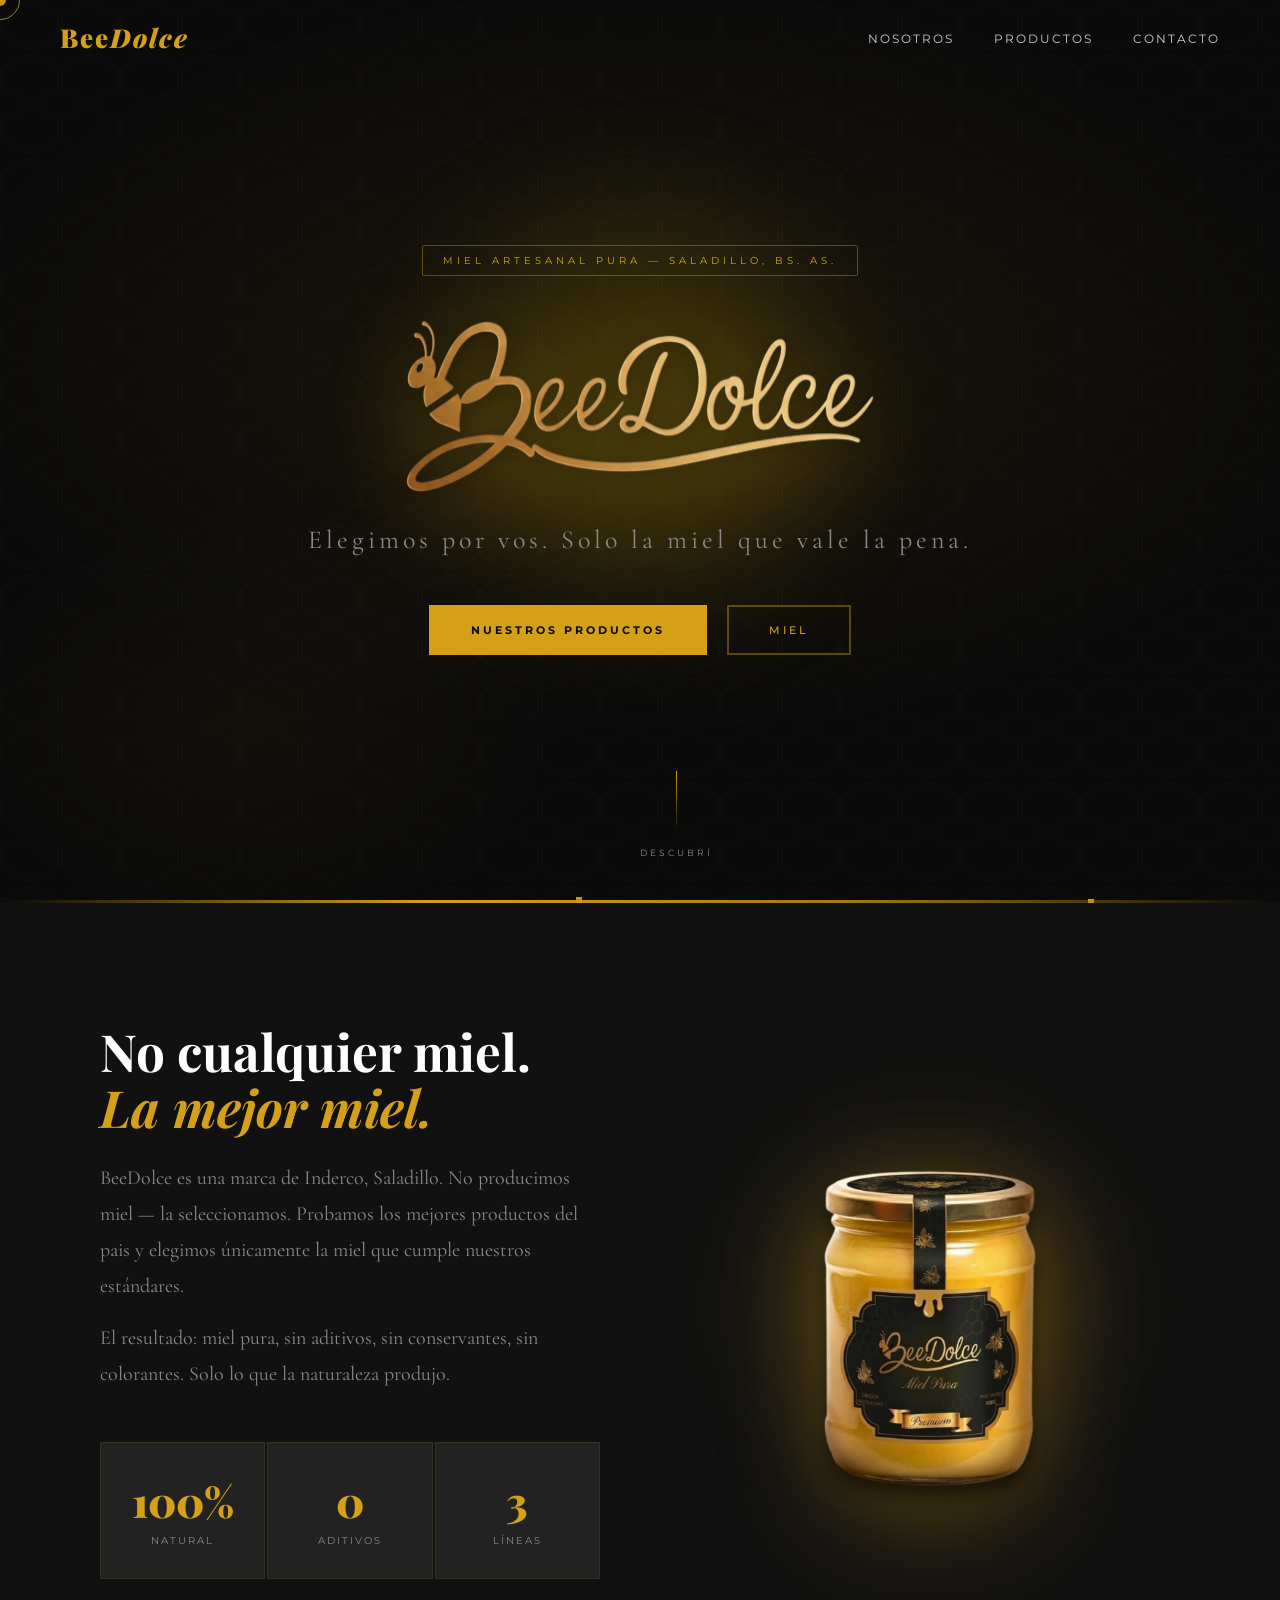
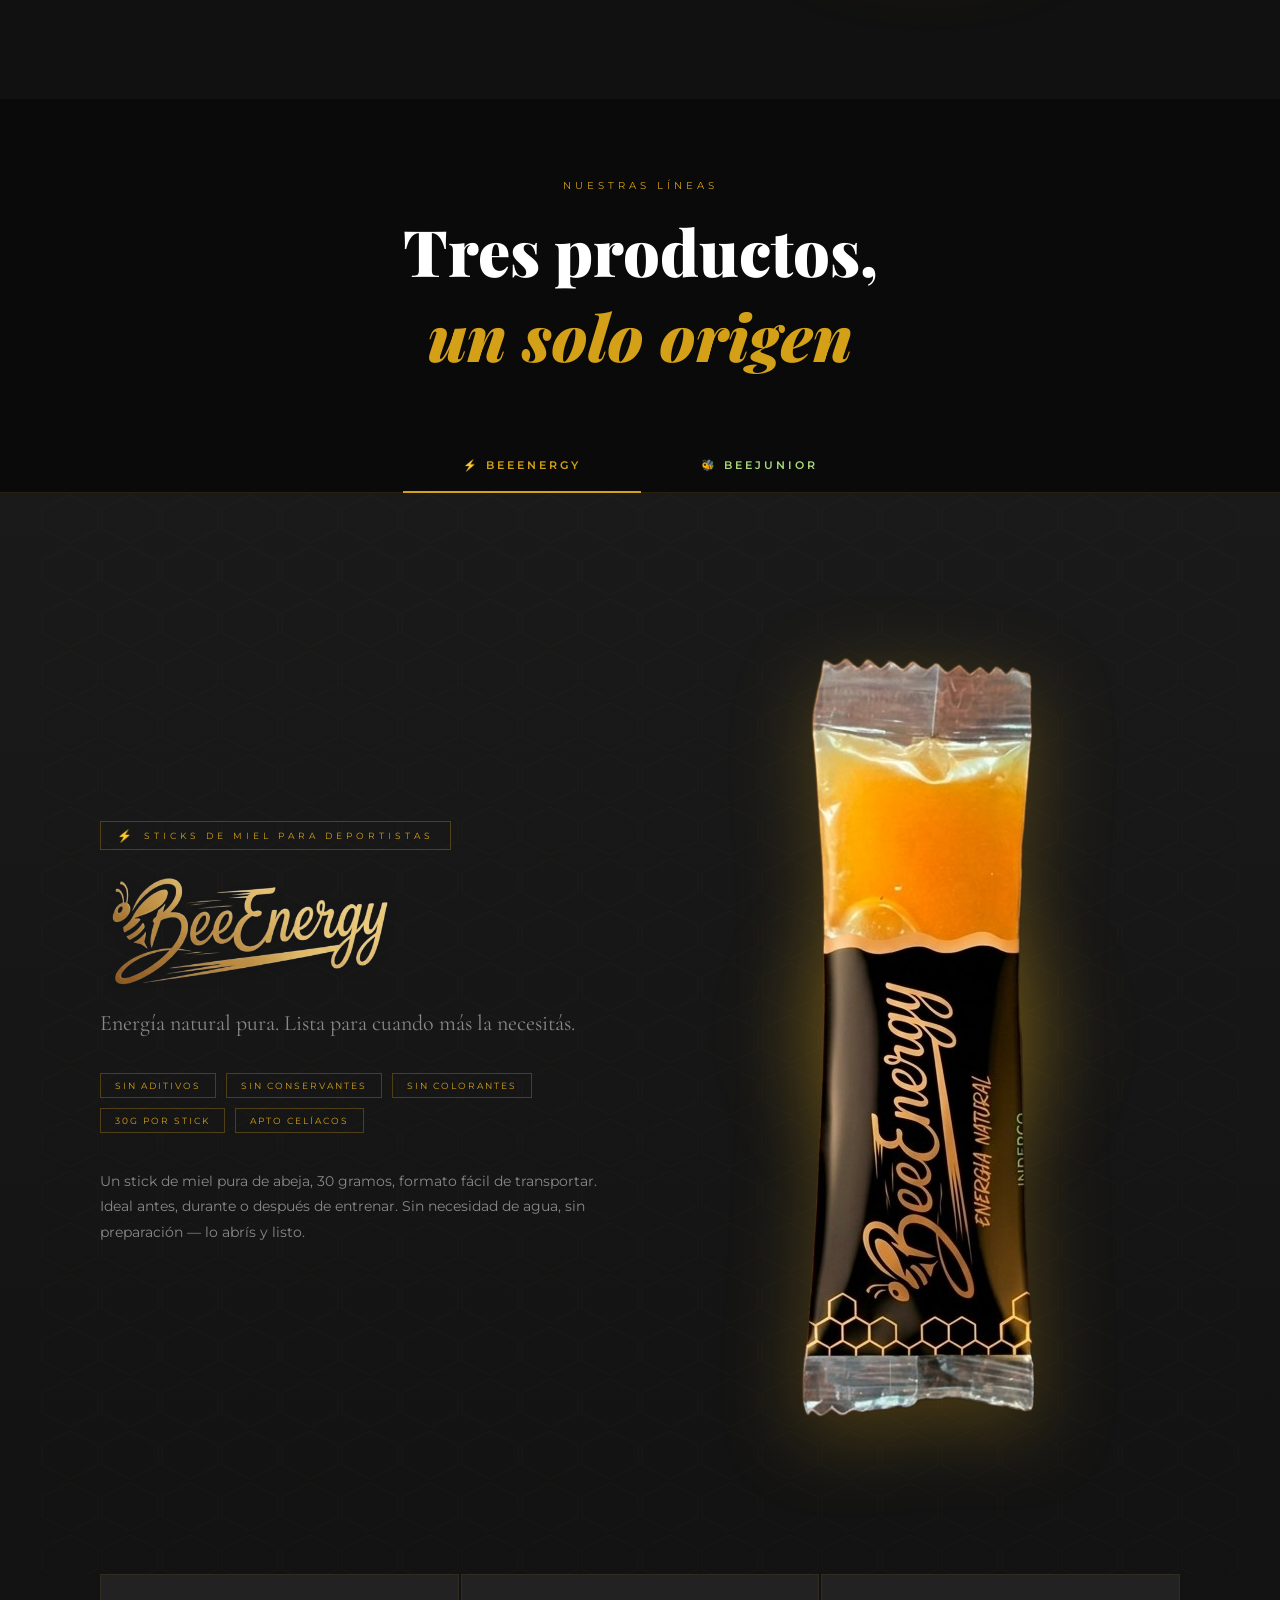
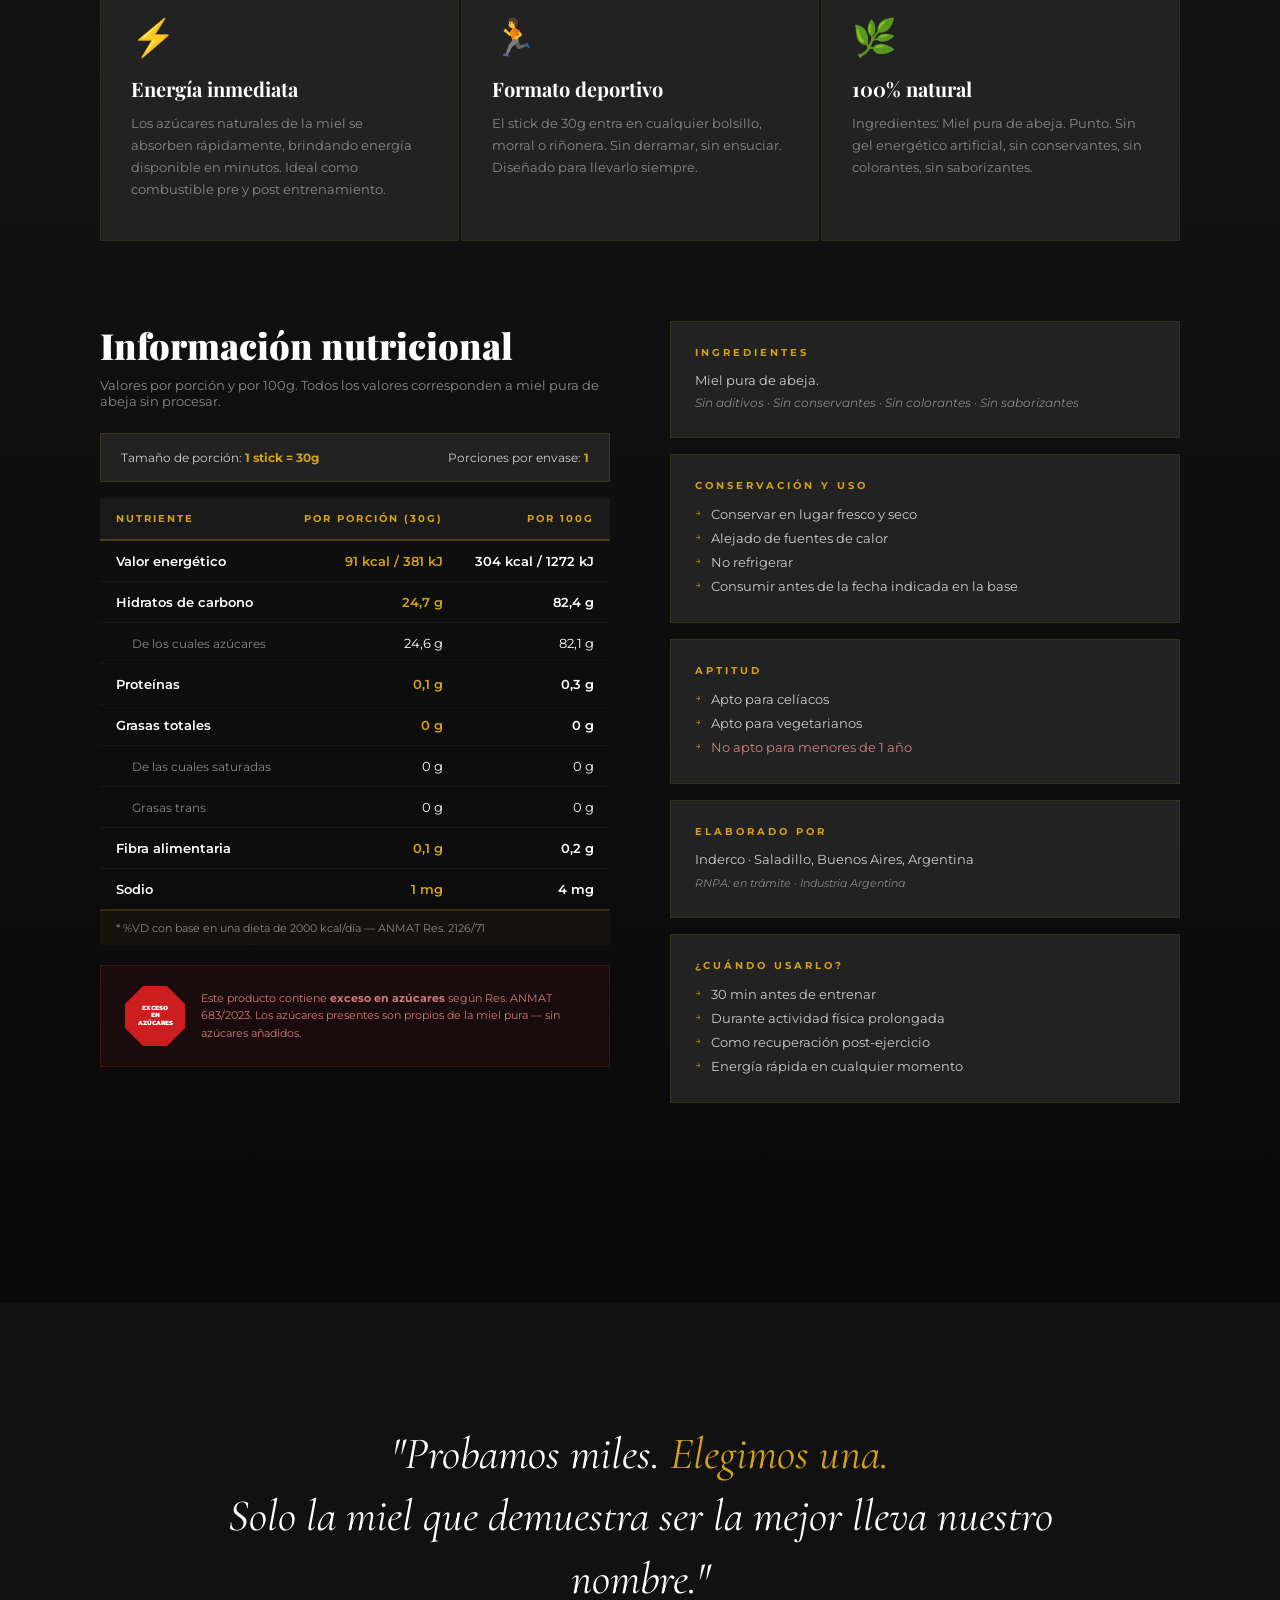
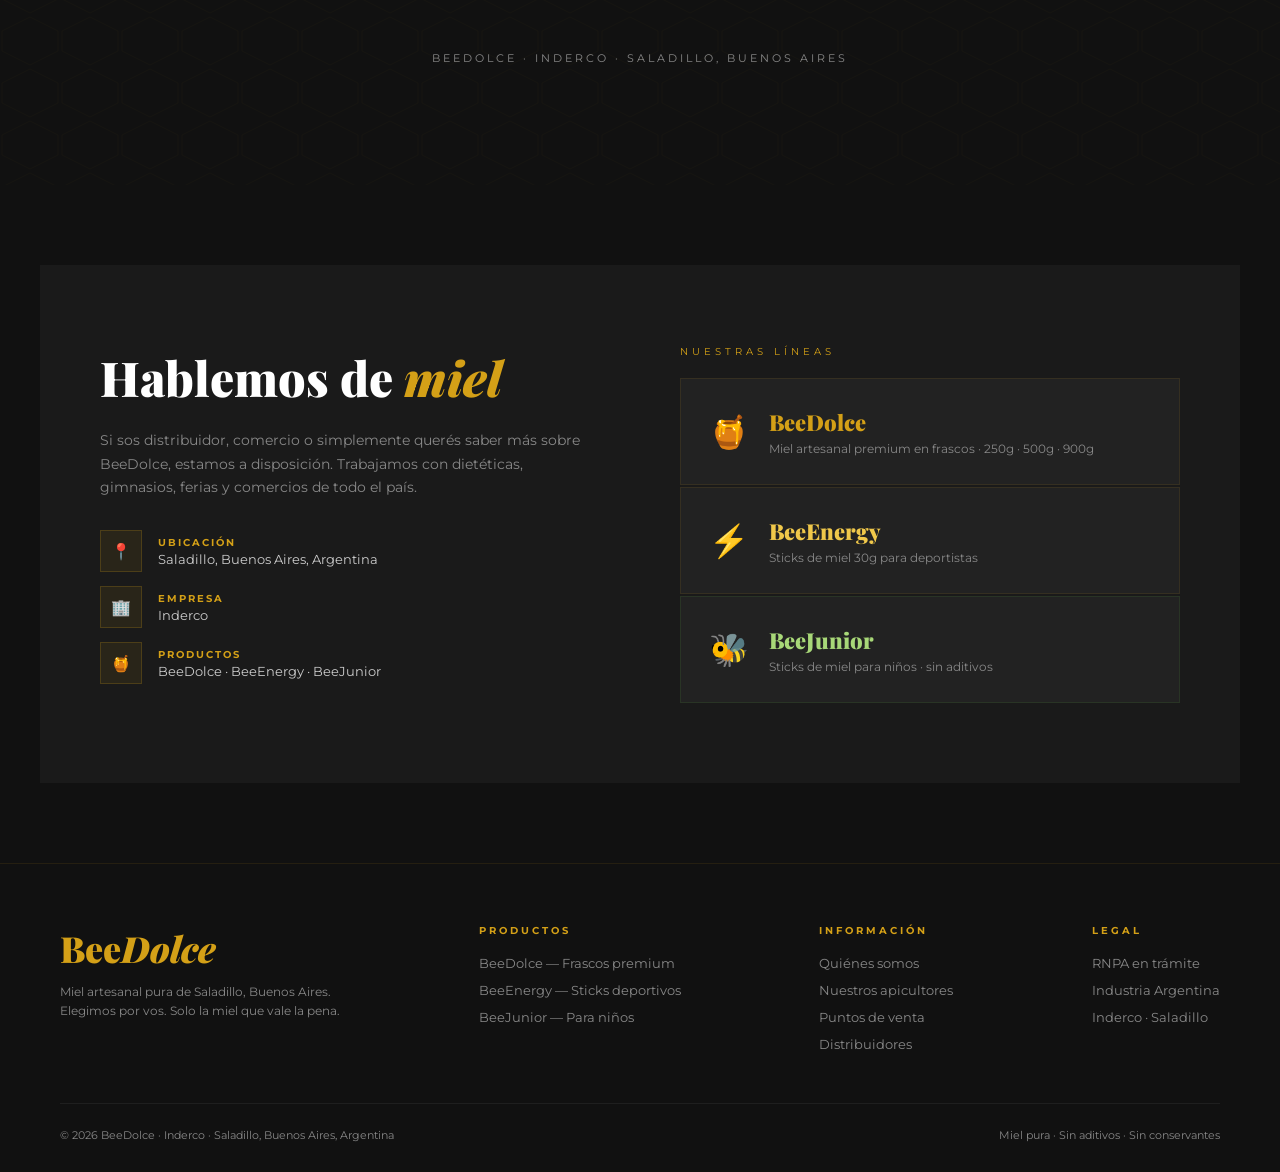
==== index.html @ 958f00a7 "V2" ====
<!DOCTYPE html>
<html lang="es">

<head>
  <meta charset="UTF-8">
  <meta name="viewport" content="width=device-width, initial-scale=1.0">
  <title>BeeDolce — Miel Artesanal Pura</title>

  <link rel="stylesheet" href="beedolce.css">
</head>

<body>

  <div class="cursor" id="cursor"></div>
  <div class="cursor-ring" id="cursorRing"></div>

  <!-- NAV -->
  <nav id="navbar">
    <a href="#" class="nav-logo">Bee<span>Dolce</span></a>
    <ul class="nav-links">
      <li><a href="#nosotros">Nosotros</a></li>
      <li><a href="#productos">Productos</a></li>
      <li><a href="#contacto">Contacto</a></li>
    </ul>
  </nav>

  <!-- HERO -->
  <section class="hero">
    <div class="hero-bg"></div>
    <div class="hex-bg"></div>
    <div class="hero-content">
      <div class="hero-badge">Miel artesanal pura — Saladillo, Bs. As.</div>
      <div style="position: relative; display: flex; justify-content: center; align-items: center;">
        <div
          style="position: absolute; width: 400px; height: 400px; background: radial-gradient(circle, rgba(212, 158, 23, 0.192) 0%, rgba(255, 217, 0, 0.137) 40%, rgba(212,160,23,0.1) 70%, transparent 50%); border-radius: 50%; filter: blur(60px); animation: float 6s ease-in-out infinite;">
        </div>
        <img src="img/logotransparente.png" alt="BeeDolce" class="hero-title"
          style="display: block; margin: 0 auto; max-width: 500px; width: 100%; height: auto; position: relative; z-index: 2; filter: drop-shadow(0 25px 50px rgba(212,160,23,0.4)); animation: float 6s ease-in-out infinite;">
      </div>
      <p class="hero-sub">Elegimos por vos. Solo la miel que vale la pena.</p>
      <div class="hero-cta">
        <a href="#productos" class="btn-primary">Nuestros productos</a>
        <a href="#nosotros" class="btn-outline">Miel</a>
      </div>
    </div>
    <div class="hero-scroll">
      <div class="scroll-line"></div>
      <span>Descubrí</span>
    </div>
  </section>

  <div class="drip-bar">
    <div class="drip"></div>
    <div class="drip"></div>
    <div class="drip"></div>
    <div class="drip"></div>
  </div>

  <!-- BRAND INTRO -->
  <section id="nosotros" class="reveal" style="background:var(--near-black)">
    <div class="brand-intro">
      <div class="brand-text">
        <h2>No cualquier miel.<br><em>La mejor miel.</em></h2>
        <p>BeeDolce es una marca de Inderco, Saladillo. No producimos miel — la seleccionamos. Probamos los mejores
          productos del pais y elegimos únicamente la miel que cumple nuestros estándares.</p>
        <p>El resultado: miel pura, sin aditivos, sin conservantes, sin colorantes. Solo lo que la naturaleza produjo.
        </p>
        <div class="brand-stats">
          <div class="stat"><span class="stat-num">100%</span><span class="stat-label">Natural</span></div>
          <div class="stat"><span class="stat-num">0</span><span class="stat-label">Aditivos</span></div>
          <div class="stat"><span class="stat-num">3</span><span class="stat-label">Líneas</span></div>
        </div>
      </div>
      <div class="brand-visual">
        <div style="position: relative; display: flex; justify-content: center; align-items: center;">
          <div
            style="position: absolute; width: 350px; height: 350px; background: radial-gradient(circle, rgba(212,160,23,0.35) 0%, rgba(212,160,23,0.08) 60%, transparent 100%); border-radius: 50%; filter: blur(50px); animation: float 6s ease-in-out infinite;">
          </div>
          <img src="img/frasco1.png" alt="BeeDolce Frasco"
            style="max-width: 100%; height: auto; max-width: 280px; position: relative; z-index: 2; filter: drop-shadow(0 30px 50px rgba(212,160,23,0.3)); animation: float 6s ease-in-out infinite;">
        </div>
      </div>
    </div>
  </section>

  <!-- PRODUCTS -->
  <section id="productos" class="products-section">
    <div class="products-header reveal">
      <span class="section-label">Nuestras líneas</span>
      <h2 class="section-title">Tres productos,<br><em>un solo origen</em></h2>
    </div>

    <!-- TAB NAV -->
    <div class="tab-nav">
      <button class="tab-btn active" onclick="switchTab('energy')">⚡ BeeEnergy</button>
      <button class="tab-btn tab-jr" onclick="switchTab('junior')">🐝 BeeJunior</button>
    </div>

    <!-- ═══ BEEENERGY ═══ -->
    <div id="tab-energy" class="tab-panel active be-panel">

      <div class="be-hero">
        <div class="hex-bg" style="opacity:.03"></div>
        <div>
          <div class="be-badge">Sticks de miel para deportistas</div>
          <img src="img/logoenergytransparente.png" alt="BeeEnergy" class="product-title"
            style="display: block; width: 100%; height: auto; max-width: 300px;">
          <p class="product-sub">Energía natural pura. Lista para cuando más la necesitás.</p>
          <div class="tags">
            <span class="tag">Sin aditivos</span>
            <span class="tag">Sin conservantes</span>
            <span class="tag">Sin colorantes</span>
            <span class="tag">30g por stick</span>
            <span class="tag">Apto celíacos</span>
          </div>
          <p style="font-size:14px;color:var(--gray);line-height:1.8">Un stick de miel pura de abeja, 30 gramos, formato
            fácil de transportar. Ideal antes, durante o después de entrenar. Sin necesidad de agua, sin preparación —
            lo abrís y listo.</p>
        </div>
        <div class="product-visual">
          <div style="position: relative; display: flex; justify-content: center; align-items: center;">
            <div
              style="position: absolute; width: 280px; height: 280px; background: radial-gradient(circle, rgba(212,160,23,0.4) 0%, rgba(212,160,23,0.1) 70%, transparent 100%); border-radius: 50%; filter: blur(40px); animation: float 6s ease-in-out infinite;">
            </div>
            <img src="img/stick1.png" alt="BeeEnergy Stick"
              style="max-width: 100%; height: auto; position: relative; z-index: 2; filter: drop-shadow(0 20px 40px rgba(212,160,23,0.3)); animation: float 6s ease-in-out infinite;">
          </div>
        </div>
      </div>

      <!-- Features -->
      <div class="features-grid reveal">
        <div class="feature-card">
          <span class="feature-icon">⚡</span>
          <div class="feature-title">Energía inmediata</div>
          <p class="feature-text">Los azúcares naturales de la miel se absorben rápidamente, brindando energía
            disponible en minutos. Ideal como combustible pre y post entrenamiento.</p>
        </div>
        <div class="feature-card">
          <span class="feature-icon">🏃</span>
          <div class="feature-title">Formato deportivo</div>
          <p class="feature-text">El stick de 30g entra en cualquier bolsillo, morral o riñonera. Sin derramar, sin
            ensuciar. Diseñado para llevarlo siempre.</p>
        </div>
        <div class="feature-card">
          <span class="feature-icon">🌿</span>
          <div class="feature-title">100% natural</div>
          <p class="feature-text">Ingredientes: Miel pura de abeja. Punto. Sin gel energético artificial, sin
            conservantes, sin colorantes, sin saborizantes.</p>
        </div>
      </div>

      <!-- Nutritional info -->
      <div class="nutrition-section reveal">
        <div>
          <div class="nut-header">
            <h3>Información nutricional</h3>
            <p>Valores por porción y por 100g. Todos los valores corresponden a miel pura de abeja sin procesar.</p>
          </div>
          <div class="nut-portion">
            <span>Tamaño de porción: <strong>1 stick = 30g</strong></span>
            <span>Porciones por envase: <strong>1</strong></span>
          </div>
          <table class="nut-table">
            <thead>
              <tr>
                <th>Nutriente</th>
                <th>Por porción (30g)</th>
                <th>Por 100g</th>
              </tr>
            </thead>
            <tbody>
              <tr class="main-row">
                <td>Valor energético</td>
                <td>91 kcal / 381 kJ</td>
                <td>304 kcal / 1272 kJ</td>
              </tr>
              <tr class="main-row">
                <td>Hidratos de carbono</td>
                <td>24,7 g</td>
                <td>82,4 g</td>
              </tr>
              <tr class="sub-row">
                <td>De los cuales azúcares</td>
                <td>24,6 g</td>
                <td>82,1 g</td>
              </tr>
              <tr class="main-row">
                <td>Proteínas</td>
                <td>0,1 g</td>
                <td>0,3 g</td>
              </tr>
              <tr class="main-row">
                <td>Grasas totales</td>
                <td>0 g</td>
                <td>0 g</td>
              </tr>
              <tr class="sub-row">
                <td>De las cuales saturadas</td>
                <td>0 g</td>
                <td>0 g</td>
              </tr>
              <tr class="sub-row">
                <td>Grasas trans</td>
                <td>0 g</td>
                <td>0 g</td>
              </tr>
              <tr class="main-row">
                <td>Fibra alimentaria</td>
                <td>0,1 g</td>
                <td>0,2 g</td>
              </tr>
              <tr class="main-row">
                <td>Sodio</td>
                <td>1 mg</td>
                <td>4 mg</td>
              </tr>
            </tbody>
            <tfoot>
              <tr>
                <td colspan="3">* %VD con base en una dieta de 2000 kcal/día — ANMAT Res. 2126/71</td>
              </tr>
            </tfoot>
          </table>
          <div class="anmat-badge">
            <div class="oct-badge">
              <span>EXCESO</span>
              <span>EN</span>
              <span>AZÚCARES</span>
            </div>
            <div class="anmat-text">Este producto contiene <strong>exceso en azúcares</strong> según Res. ANMAT
              683/2023. Los azúcares presentes son propios de la miel pura — sin azúcares añadidos.</div>
          </div>
        </div>
        <div class="info-cards">
          <div class="info-card">
            <h4>Ingredientes</h4>
            <p>Miel pura de abeja.<br><em style="color:var(--gray);font-size:12px">Sin aditivos · Sin conservantes · Sin
                colorantes · Sin saborizantes</em></p>
          </div>
          <div class="info-card">
            <h4>Conservación y uso</h4>
            <ul>
              <li>Conservar en lugar fresco y seco</li>
              <li>Alejado de fuentes de calor</li>
              <li>No refrigerar</li>
              <li>Consumir antes de la fecha indicada en la base</li>
            </ul>
          </div>
          <div class="info-card">
            <h4>Aptitud</h4>
            <ul>
              <li>Apto para celíacos</li>
              <li>Apto para vegetarianos</li>
              <li style="color:rgba(255,150,150,.8)">No apto para menores de 1 año</li>
            </ul>
          </div>
          <div class="info-card">
            <h4>Elaborado por</h4>
            <p>Inderco · Saladillo, Buenos Aires, Argentina<br>
              <em style="color:var(--gray);font-size:11px">RNPA: en trámite · Industria Argentina</em></p>
          </div>
          <div class="info-card">
            <h4>¿Cuándo usarlo?</h4>
            <ul>
              <li>30 min antes de entrenar</li>
              <li>Durante actividad física prolongada</li>
              <li>Como recuperación post-ejercicio</li>
              <li>Energía rápida en cualquier momento</li>
            </ul>
          </div>
        </div>
      </div>
    </div>

    <!-- ═══ BEEJUNIOR ═══ -->
    <div id="tab-junior" class="tab-panel jr-panel">
      <div class="jr-hero">
        <div>
          <div class="jr-badge">Sticks de miel para niños</div>
          <img src="img/logobeejuniortransparente.png" alt="BeeEnergy" class="product-title"
            style="display: block; width: 100%; height: auto; max-width: 300px;">
          <p class="product-sub jr-product-sub" style="margin-bottom:28px">La dulzura natural que los chicos merecen.
          </p>
          <div class="tags">
            <span class="jr-tag">Sin azúcar añadida</span>
            <span class="jr-tag">Sin colorantes</span>
            <span class="jr-tag">Sin conservantes</span>
            <span class="jr-tag">Miel pura</span>
          </div>
          <div class="jr-features" style="margin-top:24px">
            <div class="jr-feature">
              <span class="jr-feature-icon">🍯</span>
              <div class="jr-feature-text">
                <h4>Miel pura, nada más</h4>
                <p>Un solo ingrediente: miel pura de abeja. Sin ningún aditivo, sin ninguna trampa.</p>
              </div>
            </div>
            <div class="jr-feature">
              <span class="jr-feature-icon">🎒</span>
              <div class="jr-feature-text">
                <h4>Para la mochila</h4>
                <p>Tamaño perfecto para llevar al colegio, al deporte o de paseo.</p>
              </div>
            </div>
            <div class="jr-feature">
              <span class="jr-feature-icon">✅</span>
              <div class="jr-feature-text">
                <h4>Recomendado por pediatras</h4>
                <p>Con aval de médicos pediatras de hospitales públicos.</p>
              </div>
            </div>
          </div>
        </div>
        <div class="product-visual">
          <div style="position: relative; display: flex; justify-content: center; align-items: center;">
            <div
              style="position: absolute; width: 280px; height: 280px; background: radial-gradient(circle, rgba(212,160,23,0.4) 0%, rgba(212,160,23,0.1) 70%, transparent 100%); border-radius: 50%; filter: blur(40px); animation: float 6s ease-in-out infinite;">
            </div>
            <img src="img/stick2.png" alt="BeeJunior Stick"
              style="max-width: 100%; height: auto; position: relative; z-index: 2; filter: drop-shadow(0 20px 40px rgba(212,160,23,0.3)); animation: float 6s ease-in-out infinite;">
          </div>
        </div>
      </div>

      <!-- Jr nutrition -->
      <div class="jr-nutrition reveal">
        <div class="jr-nut-note">
          BeeDolce Junior está formulado para niños mayores de 1 año. La miel es un alimento natural rico en energía y
          nutrientes, ideal para incorporar en la dieta infantil de manera saludable.
        </div>
        <div class="jr-nut-grid">
          <div>
            <div class="nut-header">
              <h3 style="color:var(--green-ll)">Información nutricional</h3>
              <p>Valores por porción (1 stick) y por 100g de miel pura.</p>
            </div>
            <div class="nut-portion" style="border-color:rgba(100,200,60,.15)">
              <span>Tamaño de porción: <strong style="color:var(--green-ll)">1 stick</strong></span>
              <span>Porciones: <strong style="color:var(--green-ll)">1</strong></span>
            </div>
            <table class="nut-table jr-nut-table">
              <thead>
                <tr>
                  <th>Nutriente</th>
                  <th>Por porción</th>
                  <th>Por 100g</th>
                </tr>
              </thead>
              <tbody>
                <tr class="main-row">
                  <td>Valor energético</td>
                  <td style="color:var(--green-ll)">— kcal</td>
                  <td>304 kcal</td>
                </tr>
                <tr class="main-row">
                  <td>Hidratos de carbono</td>
                  <td style="color:var(--green-ll)">— g</td>
                  <td>82,4 g</td>
                </tr>
                <tr class="sub-row">
                  <td>De los cuales azúcares</td>
                  <td>— g</td>
                  <td>82,1 g</td>
                </tr>
                <tr class="main-row">
                  <td>Proteínas</td>
                  <td style="color:var(--green-ll)">— g</td>
                  <td>0,3 g</td>
                </tr>
                <tr class="main-row">
                  <td>Grasas totales</td>
                  <td style="color:var(--green-ll)">0 g</td>
                  <td>0 g</td>
                </tr>
                <tr class="sub-row">
                  <td>De las cuales saturadas</td>
                  <td>0 g</td>
                  <td>0 g</td>
                </tr>
                <tr class="sub-row">
                  <td>Grasas trans</td>
                  <td>0 g</td>
                  <td>0 g</td>
                </tr>
                <tr class="main-row">
                  <td>Fibra alimentaria</td>
                  <td style="color:var(--green-ll)">— g</td>
                  <td>0,2 g</td>
                </tr>
                <tr class="main-row">
                  <td>Sodio</td>
                  <td style="color:var(--green-ll)">— mg</td>
                  <td>4 mg</td>
                </tr>
              </tbody>
              <tfoot>
                <tr>
                  <td colspan="3">* Los valores "—" se completarán al definir el peso final del stick. Los valores por
                    100g son constantes. %VD base 2000 kcal/día — ANMAT Res. 2126/71</td>
                </tr>
              </tfoot>
            </table>
            <div class="anmat-badge" style="border-color:rgba(200,30,30,.25)">
              <div class="oct-badge"><span>EXCESO</span><span>EN</span><span>AZÚCARES</span></div>
              <div class="anmat-text">Contiene exceso en azúcares propios de la miel. Res. ANMAT 683/2023. Apto para
                niños mayores de 1 año.</div>
            </div>
          </div>
          <div class="jr-info-cards">
            <div class="jr-info-card">
              <h4>Ingredientes</h4>
              <p>Miel pura de abeja.<br><em style="color:var(--gray);font-size:12px">Sin azúcar añadida · Sin colorantes
                  · Sin conservantes · Sin saborizantes</em></p>
            </div>
            <div class="jr-info-card">
              <h4>Aptitud</h4>
              <ul>
                <li>Apto para celíacos</li>
                <li>Apto para vegetarianos</li>
                <li>Recomendado para niños mayores de 1 año</li>
                <li style="color:rgba(255,150,150,.8)">No apto para menores de 1 año</li>
              </ul>
            </div>
            <div class="jr-info-card">
              <h4>Conservación</h4>
              <ul>
                <li>Conservar en lugar fresco y seco</li>
                <li>No refrigerar</li>
                <li>Mantener fuera del alcance de niños pequeños</li>
              </ul>
            </div>
            <div class="jr-info-card">
              <h4>Ideas de uso</h4>
              <ul>
                <li>En el desayuno o merienda</li>
                <li>Con tostadas o yogur</li>
                <li>Snack natural en el recreo</li>
                <li>Antes de actividades deportivas</li>
                <li>Endulzante natural para infusiones</li>
              </ul>
            </div>
            <div class="jr-info-card">
              <h4>Elaborado por</h4>
              <p>Inderco · Saladillo, Buenos Aires, Argentina<br>
                <em style="color:var(--gray);font-size:11px">RNPA: en trámite · Industria Argentina<br>
                  Avalado por pediatras de hospitales públicos</em></p>
            </div>
          </div>
        </div>
      </div>
    </div>
  </section>

  <!-- DIVIDER JR -->
  <div class="drip-bar green-drip" id="jr-drip" style="display:none">
    <div class="drip"></div>
    <div class="drip"></div>
    <div class="drip"></div>
  </div>

  <!-- PHILOSOPHY -->
  <section class="philosophy reveal" style="background:var(--near-black)">
    <div class="hex-bg" style="opacity:.03"></div>
    <p class="philosophy-quote">"Probamos miles. <span class="gold">Elegimos una.</span><br>Solo la miel que demuestra
      ser la mejor lleva nuestro nombre."</p>
    <p class="philosophy-author">BeeDolce · Inderco · Saladillo, Buenos Aires</p>
  </section>

  <!-- CONTACT -->
  <section id="contacto" style="background:var(--near-black); padding: 80px 0;">
    <div class="contact-section reveal">
      <div class="contact-info">
        <h2>Hablemos de <em>miel</em></h2>
        <p>Si sos distribuidor, comercio o simplemente querés saber más sobre BeeDolce, estamos a disposición.
          Trabajamos con dietéticas, gimnasios, ferias y comercios de todo el país.</p>
        <div class="contact-detail">
          <div class="contact-item">
            <div class="contact-item-icon">📍</div>
            <div class="contact-item-text">
              <strong>Ubicación</strong>
              Saladillo, Buenos Aires, Argentina
            </div>
          </div>
          <div class="contact-item">
            <div class="contact-item-icon">🏢</div>
            <div class="contact-item-text">
              <strong>Empresa</strong>
              Inderco
            </div>
          </div>
          <div class="contact-item">
            <div class="contact-item-icon">🍯</div>
            <div class="contact-item-text">
              <strong>Productos</strong>
              BeeDolce · BeeEnergy · BeeJunior
            </div>
          </div>
        </div>
      </div>
      <div class="reveal">
        <span class="section-label" style="display:block;margin-bottom:20px">Nuestras líneas</span>
        <div style="display:flex;flex-direction:column;gap:2px">
          <div
            style="background:var(--dark2);border:1px solid rgba(212,160,23,.1);padding:28px;display:flex;align-items:center;gap:20px">
            <span style="font-size:32px">🍯</span>
            <div>
              <div style="font-family:'Playfair Display',serif;font-size:22px;font-weight:900;color:var(--gold)">
                BeeDolce</div>
              <div style="font-size:12px;color:var(--gray);margin-top:4px">Miel artesanal premium en frascos · 250g ·
                500g · 900g</div>
            </div>
          </div>
          <div
            style="background:var(--dark2);border:1px solid rgba(212,160,23,.1);padding:28px;display:flex;align-items:center;gap:20px">
            <span style="font-size:32px">⚡</span>
            <div>
              <div style="font-family:'Playfair Display',serif;font-size:22px;font-weight:900;color:var(--gold-l)">
                BeeEnergy</div>
              <div style="font-size:12px;color:var(--gray);margin-top:4px">Sticks de miel 30g para deportistas</div>
            </div>
          </div>
          <div
            style="background:var(--dark2);border:1px solid rgba(100,200,60,.1);padding:28px;display:flex;align-items:center;gap:20px">
            <span style="font-size:32px">🐝</span>
            <div>
              <div style="font-family:'Playfair Display',serif;font-size:22px;font-weight:900;color:var(--green-ll)">
                BeeJunior</div>
              <div style="font-size:12px;color:var(--gray);margin-top:4px">Sticks de miel para niños · sin aditivos
              </div>
            </div>
          </div>
        </div>
      </div>
    </div>
  </section>

  <!-- FOOTER -->
  <footer>
    <div class="footer-top">
      <div class="footer-brand">
        <span class="logo">Bee<em>Dolce</em></span>
        <p>Miel artesanal pura de Saladillo, Buenos Aires. Elegimos por vos. Solo la miel que vale la pena.</p>
      </div>
      <div class="footer-links">
        <h4>Productos</h4>
        <ul>
          <li><a href="#">BeeDolce — Frascos premium</a></li>
          <li><a href="#">BeeEnergy — Sticks deportivos</a></li>
          <li><a href="#">BeeJunior — Para niños</a></li>
        </ul>
      </div>
      <div class="footer-links">
        <h4>Información</h4>
        <ul>
          <li><a href="#">Quiénes somos</a></li>
          <li><a href="#">Nuestros apicultores</a></li>
          <li><a href="#">Puntos de venta</a></li>
          <li><a href="#">Distribuidores</a></li>
        </ul>
      </div>
      <div class="footer-links">
        <h4>Legal</h4>
        <ul>
          <li><a href="#">RNPA en trámite</a></li>
          <li><a href="#">Industria Argentina</a></li>
          <li><a href="#">Inderco · Saladillo</a></li>
        </ul>
      </div>
    </div>
    <div class="footer-bottom">
      <span>© 2026 BeeDolce · Inderco · Saladillo, Buenos Aires, Argentina</span>
      <span>Miel pura · Sin aditivos · Sin conservantes</span>
    </div>
  </footer>

  <script src="beedolce.js"></script>
</body>

</html>
---- beedolce.css ----
@import url('https://fonts.googleapis.com/css2?family=Playfair+Display:ital,wght@0,400;0,700;0,900;1,400;1,700&family=Cormorant+Garamond:ital,wght@0,300;0,400;0,600;1,300;1,400&family=Montserrat:wght@300;400;500;600;700&display=swap');

:root {
  --gold: #D4A017;
  --gold-l: #F0C84A;
  --gold-ll: #FDE98A;
  --gold-d: #A07810;
  --black: #0A0A0A;
  --near-black: #111111;
  --dark: #1A1A1A;
  --dark2: #222222;
  --dark3: #2A2A2A;
  --gray: #888888;
  --lgray: #CCCCCC;
  --white: #FFFFFF;
  --cream: #FFF8E7;
  --green: #2D5016;
  --green-l: #4A8029;
  --green-ll: #A8D878;
  --yellow: #FFD700;
  --amber: #FF8C00;
}

* { margin:0; padding:0; box-sizing:border-box; }

html { scroll-behavior: smooth; }

body {
  background: var(--black);
  color: var(--white);
  font-family: 'Montserrat', sans-serif;
  overflow-x: hidden;
}

/* ── CURSOR ── */
* { cursor: none !important; }
.cursor {
  position: fixed; width:12px; height:12px;
  background: var(--gold); border-radius:50%;
  pointer-events: none; z-index: 9999;
  transform: translate(-50%,-50%);
  transition: transform .1s, background .2s;
  mix-blend-mode: difference;
}
.cursor-ring {
  position: fixed; width:40px; height:40px;
  border: 1.5px solid var(--gold-l); border-radius:50%;
  pointer-events: none; z-index: 9998;
  transform: translate(-50%,-50%);
  transition: transform .15s ease, opacity .2s;
  opacity: .6;
}

/* ── HEXAGON PATTERN ── */
.hex-bg {
  position: absolute; inset:0; pointer-events:none; overflow:hidden; opacity:.04;
  background-image: url("data:image/svg+xml,%3Csvg xmlns='http://www.w3.org/2000/svg' width='60' height='52'%3E%3Cpolygon points='30,2 58,16 58,36 30,50 2,36 2,16' fill='none' stroke='%23D4A017' stroke-width='1'/%3E%3C/svg%3E");
  background-size: 60px 52px;
}

/* ════════════ NAV ════════════ */
nav {
  position: fixed; top:0; left:0; right:0; z-index:100;
  padding: 20px 60px;
  display: flex; align-items:center; justify-content:space-between;
  transition: background .4s, backdrop-filter .4s;
}
nav.scrolled {
  background: rgba(10,10,10,.95);
  backdrop-filter: blur(20px);
  border-bottom: 1px solid rgba(212,160,23,.15);
}
.nav-logo {
  font-family: 'Playfair Display', serif;
  font-size: 26px; font-weight: 900;
  color: var(--gold); letter-spacing: 2px;
  text-decoration: none;
}
.nav-logo span { font-style: italic; }
.nav-links {
  display: flex; gap:40px; list-style:none;
}
.nav-links a {
  font-size: 12px; letter-spacing: 2px; text-transform: uppercase;
  color: var(--lgray); text-decoration: none;
  transition: color .2s;
  position: relative;
}
.nav-links a::after {
  content:''; position:absolute; bottom:-4px; left:0; right:100%;
  height:1px; background:var(--gold); transition: right .3s;
}
.nav-links a:hover { color:var(--gold); }
.nav-links a:hover::after { right:0; }

/* ════════════ HERO ════════════ */
.hero {
  position: relative; height: 100vh; min-height: 700px;
  display: flex; flex-direction:column;
  align-items:center; justify-content:center;
  overflow: hidden;
}
.hero-bg {
  position:absolute; inset:0;
  background: radial-gradient(ellipse 80% 60% at 50% 40%, rgba(212,160,23,.08) 0%, transparent 70%),
              radial-gradient(ellipse 40% 40% at 20% 80%, rgba(212,160,23,.04) 0%, transparent 60%);
}
.hex-bg { z-index:1; }
.hero-content { position:relative; z-index:2; text-align:center; padding:0 20px; }

.hero-badge {
  display: inline-block;
  font-size: 10px; letter-spacing: 4px; text-transform: uppercase;
  color: var(--gold); border: 1px solid rgba(212,160,23,.4);
  padding: 8px 20px; border-radius: 2px; margin-bottom: 30px;
  animation: fadeUp .8s ease both;
}
.hero-title {
  font-family: 'Playfair Display', serif;
  font-size: clamp(80px, 12vw, 160px);
  font-weight: 900; line-height: .9;
  color: var(--white); letter-spacing: -2px;
  animation: fadeUp .8s .15s ease both;
}
.hero-title .gold { color: var(--gold); font-style:italic; }
.hero-sub {
  font-family: 'Cormorant Garamond', serif;
  font-size: clamp(18px, 2.5vw, 26px);
  color: var(--gray); letter-spacing: 4px;
  margin: 20px 0 50px;
  animation: fadeUp .8s .3s ease both;
}
.hero-cta {
  display: flex; gap:20px; justify-content:center; flex-wrap:wrap;
  animation: fadeUp .8s .45s ease both;
}
.btn-primary {
  padding: 16px 40px; background: var(--gold); color: var(--black);
  font-size: 11px; letter-spacing: 3px; text-transform: uppercase;
  text-decoration: none; font-weight: 700; transition: all .25s;
  border: 2px solid var(--gold);
}
.btn-primary:hover { background: transparent; color: var(--gold); }
.btn-outline {
  padding: 16px 40px; border: 2px solid rgba(212,160,23,.4); color: var(--gold);
  font-size: 11px; letter-spacing: 3px; text-transform: uppercase;
  text-decoration: none; font-weight: 500; transition: all .25s;
}
.btn-outline:hover { border-color: var(--gold); background: rgba(212,160,23,.08); }

.hero-scroll {
  position:absolute; bottom:40px; left:50%; transform:translateX(-50%);
  z-index:2; text-align:center; animation: fadeUp .8s .6s ease both;
}
.scroll-line {
  width:1px; height:60px; background: linear-gradient(to bottom, var(--gold), transparent);
  margin: 0 auto 10px; animation: scrollPulse 2s ease infinite;
}
.hero-scroll span { font-size:9px; letter-spacing:3px; text-transform:uppercase; color:var(--gray); }

/* ════════════ BRAND INTRO ════════════ */
.brand-intro {
  padding: 120px 60px;
  display: grid; grid-template-columns: 1fr 1fr;
  gap: 80px; align-items: center;
  max-width: 1200px; margin: 0 auto;
}
.brand-text h2 {
  font-family: 'Playfair Display', serif;
  font-size: clamp(36px, 4vw, 56px);
  font-weight: 700; line-height: 1.1;
  margin-bottom: 24px; color: var(--white);
}
.brand-text h2 em { color: var(--gold); font-style:italic; }
.brand-text p {
  font-family: 'Cormorant Garamond', serif;
  font-size: 20px; line-height: 1.8;
  color: var(--gray); margin-bottom: 16px;
}
.brand-stats {
  display: grid; grid-template-columns: repeat(3,1fr); gap:2px;
  margin-top: 50px;
}
.stat {
  background: var(--dark2); padding: 30px 20px; text-align:center;
  border: 1px solid rgba(212,160,23,.1);
  transition: border-color .3s;
}
.stat:hover { border-color: rgba(212,160,23,.4); }
.stat-num {
  font-family: 'Playfair Display', serif;
  font-size: 42px; font-weight: 900; color: var(--gold);
  display:block;
}
.stat-label { font-size:10px; letter-spacing:2px; text-transform:uppercase; color:var(--gray); }
.brand-visual {
  position:relative; display:flex; align-items:center; justify-content:center;
}
.honey-drop-big {
  width: 280px; height: 380px;
  background: linear-gradient(135deg, rgba(212,160,23,.15) 0%, rgba(212,160,23,.05) 100%);
  clip-path: polygon(50% 0%, 100% 38%, 82% 100%, 18% 100%, 0% 38%);
  border: 1px solid rgba(212,160,23,.2);
  display:flex; align-items:center; justify-content:center;
  position:relative;
}
.honey-drop-big::before {
  content:'🍯'; font-size:80px; opacity:.7;
  filter: drop-shadow(0 0 30px rgba(212,160,23,.4));
}
.floating-hex {
  position:absolute; width:60px; height:52px;
  background: rgba(212,160,23,.08); border:1px solid rgba(212,160,23,.2);
  clip-path: polygon(50% 0%, 100% 25%, 100% 75%, 50% 100%, 0% 75%, 0% 25%);
  animation: float 4s ease infinite;
}
.floating-hex:nth-child(2) { top:10%; left:5%; animation-delay:.5s; width:40px; height:34px; }
.floating-hex:nth-child(3) { bottom:20%; right:5%; animation-delay:1s; width:30px; height:26px; }
.floating-hex:nth-child(4) { top:40%; right:0%; animation-delay:1.5s; width:50px; height:43px; }

/* ════════════ PRODUCTOS TABS ════════════ */
.products-section { padding: 0 0 120px; }
.products-header { text-align:center; padding: 80px 60px 0; }
.section-label {
  font-size:10px; letter-spacing:4px; text-transform:uppercase;
  color:var(--gold); margin-bottom:16px; display:block;
}
.section-title {
  font-family: 'Playfair Display', serif;
  font-size: clamp(36px, 5vw, 64px); font-weight:900;
  color:var(--white); margin-bottom:16px;
}
.section-title em { color:var(--gold); font-style:italic; }

/* Tab navigation */
.tab-nav {
  display:flex; justify-content:center; gap:0;
  margin: 60px 0 0; border-bottom: 1px solid rgba(212,160,23,.15);
}
.tab-btn {
  padding: 20px 60px; font-size:11px; letter-spacing:3px;
  text-transform:uppercase; font-weight:600;
  background:none; border:none; color:var(--gray);
  cursor:pointer; position:relative; transition: color .3s;
  font-family: 'Montserrat', sans-serif;
}
.tab-btn::after {
  content:''; position:absolute; bottom:-1px; left:0; right:100%;
  height:2px; background:var(--gold); transition: right .35s cubic-bezier(.4,0,.2,1);
}
.tab-btn.active { color:var(--gold); }
.tab-btn.active::after { right:0; }
.tab-btn:hover { color:var(--lgray); }
.tab-btn.tab-jr { color: var(--green-ll); }
.tab-btn.tab-jr::after { background: var(--green-l); }
.tab-btn.tab-jr.active { color:var(--green-ll); }

/* Tab content */
.tab-panel { display:none; animation: fadeIn .5s ease; }
.tab-panel.active { display:block; }

/* ─── BEEENERGY PANEL ─── */
.be-panel {
  background: linear-gradient(to bottom, var(--dark), var(--black));
}
.be-hero {
  position:relative; overflow:hidden;
  padding: 80px 60px;
  display:grid; grid-template-columns: 1fr 1fr;
  gap:60px; align-items:center;
  max-width:1200px; margin:0 auto;
}
.be-badge {
  display:inline-flex; align-items:center; gap:8px;
  font-size:9px; letter-spacing:4px; text-transform:uppercase;
  color:var(--gold); border:1px solid rgba(212,160,23,.3);
  padding:6px 16px; margin-bottom:20px;
}
.be-badge::before { content:'⚡'; font-size:12px; }
.product-title {
  font-family:'Playfair Display',serif;
  font-size:clamp(48px,6vw,80px); font-weight:900; line-height:.95;
  margin-bottom:16px;
}
.product-sub {
  font-family:'Cormorant Garamond',serif;
  font-size:22px; color:var(--gray); line-height:1.6; margin-bottom:32px;
}
.tags { display:flex; gap:10px; flex-wrap:wrap; margin-bottom:36px; }
.tag {
  font-size:9px; letter-spacing:2px; text-transform:uppercase;
  padding:6px 14px; border:1px solid rgba(212,160,23,.3); color:var(--gold);
}
.product-visual {
  display:flex; align-items:center; justify-content:center;
  position:relative; padding:40px 0;
}
.stick-3d {
  position:relative; width:120px;
  filter: drop-shadow(0 20px 60px rgba(212,160,23,.3));
  animation: floatStick 3s ease infinite;
}
.stick-body {
  width:120px; border-radius:8px; overflow:hidden;
  background: linear-gradient(135deg, #2a1a00, #1a1000);
  border:1px solid rgba(212,160,23,.4);
  box-shadow: inset 0 0 30px rgba(212,160,23,.05), 0 0 60px rgba(212,160,23,.15);
}
.stick-top-seal {
  height:20px; background:rgba(212,160,23,.15);
  border-bottom:1px solid rgba(212,160,23,.3);
  display:flex; align-items:center; justify-content:center;
}
.stick-seal-line {
  width:80%; height:2px;
  background:linear-gradient(90deg,transparent,rgba(212,160,23,.6),transparent);
}
.stick-label {
  padding:20px 14px;
  display:flex; flex-direction:column; align-items:center; gap:6px;
}
.stick-brand {
  font-family:'Playfair Display',serif;
  font-size:22px; font-weight:900; font-style:italic;
  color:var(--gold); letter-spacing:1px;
  text-shadow:0 0 20px rgba(212,160,23,.4);
}
.stick-sub-label { font-size:7px; letter-spacing:3px; text-transform:uppercase; color:rgba(212,160,23,.5); }
.stick-hex-row { display:flex; gap:4px; opacity:.4; }
.stick-hex { width:12px; height:10px; background:var(--gold);
  clip-path:polygon(50% 0%,100% 25%,100% 75%,50% 100%,0% 75%,0% 25%); }
.stick-weight { font-size:20px; font-weight:700; color:rgba(255,255,255,.6); }
.stick-bot-seal {
  height:20px; background:rgba(212,160,23,.15);
  border-top:1px solid rgba(212,160,23,.3);
  display:flex; align-items:center; justify-content:center;
}

/* Features grid */
.features-grid {
  display:grid; grid-template-columns:repeat(3,1fr); gap:2px;
  max-width:1200px; margin:0 auto; padding:0 60px 80px;
}
.feature-card {
  background:var(--dark2); padding:40px 30px;
  border:1px solid rgba(212,160,23,.08);
  transition: border-color .3s, transform .3s;
  position:relative; overflow:hidden;
}
.feature-card:hover { border-color:rgba(212,160,23,.25); transform: translateY(-4px); }
.feature-icon { font-size:36px; margin-bottom:16px; display:block; }
.feature-title {
  font-family:'Playfair Display',serif;
  font-size:20px; font-weight:700; color:var(--white); margin-bottom:10px;
}
.feature-text { font-size:13px; line-height:1.7; color:var(--gray); }
.feature-card::after {
  content:''; position:absolute; bottom:0; left:0; right:100%;
  height:2px; background:var(--gold); transition: right .4s;
}
.feature-card:hover::after { right:0; }

/* ─── NUTRITION SECTION ─── */
.nutrition-section {
  max-width:1200px; margin:0 auto; padding:0 60px 80px;
  display:grid; grid-template-columns:1fr 1fr; gap:60px; align-items:start;
}
.nut-header { margin-bottom:24px; }
.nut-header h3 {
  font-family:'Playfair Display',serif;
  font-size:36px; font-weight:900; color:var(--white); margin-bottom:8px;
}
.nut-header p { font-size:13px; color:var(--gray); }
.nut-portion {
  background:var(--dark2); padding:16px 20px;
  border:1px solid rgba(212,160,23,.15); margin-bottom:16px;
  font-size:12px; color:var(--lgray);
  display:flex; justify-content:space-between;
}
.nut-portion strong { color:var(--gold); }

.nut-table { width:100%; border-collapse:collapse; }
.nut-table thead tr { background:var(--dark); }
.nut-table thead th {
  padding:14px 16px; font-size:10px; letter-spacing:2px;
  text-transform:uppercase; color:var(--gold); text-align:left;
  border-bottom:2px solid rgba(212,160,23,.3);
}
.nut-table thead th:not(:first-child) { text-align:right; }
.nut-table tbody tr {
  border-bottom:1px solid rgba(255,255,255,.04);
  transition: background .2s;
}
.nut-table tbody tr:hover { background:rgba(212,160,23,.04); }
.nut-table tbody td {
  padding:12px 16px; font-size:13px; color:var(--lgray);
}
.nut-table tbody td:not(:first-child) { text-align:right; color:var(--white); }
.nut-table tbody tr.main-row td { font-weight:600; color:var(--white); }
.nut-table tbody tr.main-row td:nth-child(2) { color:var(--gold); }
.nut-table tbody tr.sub-row td:first-child { padding-left:32px; color:var(--gray); font-size:12px; }
.nut-table tfoot tr { background:rgba(212,160,23,.05); border-top:2px solid rgba(212,160,23,.2); }
.nut-table tfoot td { padding:10px 16px; font-size:11px; color:var(--gray); }

.anmat-badge {
  display:flex; align-items:center; gap:16px;
  background:rgba(200,30,30,.08); border:1px solid rgba(200,30,30,.25);
  padding:20px 24px; margin-top:20px;
}
.oct-badge {
  width:60px; height:60px; background:#CC1E1E;
  clip-path:polygon(30% 0%,70% 0%,100% 30%,100% 70%,70% 100%,30% 100%,0% 70%,0% 30%);
  display:flex; flex-direction:column; align-items:center; justify-content:center;
  flex-shrink:0;
}
.oct-badge span { font-size:6px; font-weight:900; color:#fff; line-height:1.2; text-align:center; }
.anmat-text { font-size:11px; color:rgba(255,150,150,.8); line-height:1.6; }

/* Info cards */
.info-cards { display:flex; flex-direction:column; gap:16px; }
.info-card {
  background:var(--dark2); border:1px solid rgba(212,160,23,.1); padding:24px;
  transition: border-color .3s;
}
.info-card:hover { border-color:rgba(212,160,23,.3); }
.info-card h4 {
  font-size:10px; letter-spacing:3px; text-transform:uppercase;
  color:var(--gold); margin-bottom:10px;
}
.info-card p { font-size:13px; line-height:1.7; color:var(--lgray); }
.info-card ul { list-style:none; }
.info-card ul li { font-size:13px; color:var(--lgray); padding:4px 0;
  padding-left:16px; position:relative; }
.info-card ul li::before { content:'→'; position:absolute; left:0; color:var(--gold); font-size:10px; }

/* ════════════ BEEDOLCE JUNIOR ════════════ */
.jr-panel {
  background: linear-gradient(to bottom, #0D1A0A, var(--black));
}
.jr-hero {
  padding:80px 60px;
  display:grid; grid-template-columns:1fr 1fr;
  gap:60px; align-items:center;
  max-width:1200px; margin:0 auto;
  position:relative; overflow:hidden;
}
.jr-badge {
  display:inline-flex; align-items:center; gap:8px;
  font-size:9px; letter-spacing:4px; text-transform:uppercase;
  color:var(--green-ll); border:1px solid rgba(100,200,60,.3);
  padding:6px 16px; margin-bottom:20px;
}
.jr-badge::before { content:'🐝'; font-size:12px; }

.jr-product-title { color:var(--white); }
.jr-product-title .green { color:var(--green-ll); font-style:italic; }
.jr-product-sub { color:rgba(168,216,120,.6); }

.jr-stick-body {
  width:120px; border-radius:8px; overflow:hidden;
  background: linear-gradient(135deg, #0D2205, #1A3A0A);
  border:1px solid rgba(100,200,60,.4);
  box-shadow: 0 0 60px rgba(74,128,41,.2);
}
.jr-stick-label { padding:20px 14px; display:flex; flex-direction:column; align-items:center; gap:6px; }
.jr-stick-brand {
  font-family:'Playfair Display',serif;
  font-size:16px; font-weight:900; font-style:italic;
  color:var(--green-ll); letter-spacing:1px;
  text-align:center; line-height:1.2;
  text-shadow:0 0 20px rgba(100,200,60,.4);
}
.jr-tag {
  font-size:9px; letter-spacing:2px; text-transform:uppercase;
  padding:6px 14px; border:1px solid rgba(100,200,60,.3); color:var(--green-ll);
}

/* Beeli mascot */
.beeli-mascot {
  position:relative; display:flex; flex-direction:column;
  align-items:center; justify-content:center; gap:20px;
}
.beeli-body {
  width:120px; height:150px;
  background: linear-gradient(135deg, #FFD700, #FF8C00);
  border-radius:50% 50% 45% 45%;
  display:flex; align-items:center; justify-content:center;
  position:relative; font-size:60px;
  box-shadow:0 10px 40px rgba(255,200,0,.3);
  animation: beeliFloat 3s ease infinite;
}
.beeli-stripes {
  position:absolute; inset:0; border-radius:inherit; overflow:hidden;
  background: repeating-linear-gradient(
    0deg, transparent, transparent 22px,
    rgba(30,10,0,.35) 22px, rgba(30,10,0,.35) 30px
  );
}
.beeli-wings {
  position:absolute; top:-30px; left:50%; transform:translateX(-50%);
  display:flex; gap:8px;
}
.wing {
  width:55px; height:40px;
  background:rgba(255,255,255,.25);
  border-radius:50% 50% 0 50%;
  border:1px solid rgba(255,255,255,.4);
  backdrop-filter:blur(4px);
}
.wing:last-child { transform:scaleX(-1); }

.beeli-helmet {
  position:absolute; top:-18px; left:50%; transform:translateX(-50%);
  width:80px; height:45px;
  background:linear-gradient(135deg, #FF6B35, #FF8C00);
  border-radius:50% 50% 0 0;
  display:flex; align-items:flex-start; justify-content:center;
  padding-top:5px; font-size:10px;
  box-shadow:0 -4px 16px rgba(255,100,0,.3);
}

/* Junior features */
.jr-features { display:flex; flex-direction:column; gap:12px; margin-top:8px; }
.jr-feature {
  display:flex; align-items:flex-start; gap:14px;
  background:rgba(74,128,41,.06); border:1px solid rgba(74,128,41,.15);
  padding:16px 20px; transition: border-color .3s;
}
.jr-feature:hover { border-color:rgba(74,128,41,.4); }
.jr-feature-icon { font-size:24px; flex-shrink:0; }
.jr-feature-text h4 { font-size:13px; font-weight:600; color:var(--green-ll); margin-bottom:4px; }
.jr-feature-text p { font-size:12px; color:var(--gray); line-height:1.5; }

.jr-nutrition { max-width:1200px; margin:0 auto; padding:0 60px 80px; }

.jr-nut-note {
  background:rgba(74,128,41,.08); border:1px solid rgba(74,128,41,.2);
  padding:20px 24px; margin-bottom:24px; font-size:12px; color:var(--green-ll); line-height:1.6;
  display:flex; gap:12px; align-items:flex-start;
}
.jr-nut-note::before { content:'🌿'; font-size:20px; flex-shrink:0; }

/* ── GRID LAYOUT JR ── */
.jr-nut-grid { display:grid; grid-template-columns:1fr 1fr; gap:40px; }
.jr-info-cards { display:flex; flex-direction:column; gap:16px; }
.jr-info-card {
  background:rgba(74,128,41,.06); border:1px solid rgba(74,128,41,.15);
  padding:24px; transition: border-color .3s;
}
.jr-info-card:hover { border-color:rgba(74,128,41,.4); }
.jr-info-card h4 {
  font-size:10px; letter-spacing:3px; text-transform:uppercase;
  color:var(--green-ll); margin-bottom:10px;
}
.jr-info-card p, .jr-info-card li {
  font-size:13px; line-height:1.7; color:var(--lgray);
}
.jr-info-card ul { list-style:none; }
.jr-info-card ul li { padding:4px 0; padding-left:16px; position:relative; }
.jr-info-card ul li::before { content:'✓'; position:absolute; left:0; color:var(--green-ll); font-size:11px; }

.jr-nut-table tbody tr.main-row td:nth-child(2) { color:var(--green-ll); }
.jr-nut-table thead th { color:var(--green-ll); border-bottom-color:rgba(100,200,60,.3); }

/* ════════════ TESTIMONIAL / PHILOSOPHY ════════════ */
.philosophy {
  padding:120px 60px; text-align:center;
  position:relative; overflow:hidden;
}
.philosophy-quote {
  font-family:'Cormorant Garamond',serif;
  font-size:clamp(28px,3.5vw,48px); font-style:italic;
  color:var(--white); line-height:1.4; max-width:900px; margin:0 auto 40px;
}
.philosophy-quote .gold { color:var(--gold); }
.philosophy-author { font-size:11px; letter-spacing:3px; text-transform:uppercase; color:var(--gray); }

/* ════════════ CONTACT ════════════ */
.contact-section {
  padding:80px 60px; background:var(--dark);
  display:grid; grid-template-columns:1fr 1fr; gap:80px;
  max-width:1200px; margin:0 auto;
}
.contact-info h2 {
  font-family:'Playfair Display',serif;
  font-size:48px; font-weight:900; color:var(--white); margin-bottom:20px;
}
.contact-info h2 em { color:var(--gold); font-style:italic; }
.contact-info p { font-size:14px; color:var(--gray); line-height:1.7; margin-bottom:30px; }
.contact-detail { display:flex; flex-direction:column; gap:14px; }
.contact-item { display:flex; gap:16px; align-items:center; }
.contact-item-icon { width:42px; height:42px; background:rgba(212,160,23,.08);
  border:1px solid rgba(212,160,23,.2); display:flex; align-items:center;
  justify-content:center; font-size:16px; flex-shrink:0; }
.contact-item-text { font-size:13px; color:var(--lgray); }
.contact-item-text strong { color:var(--gold); display:block; font-size:10px; letter-spacing:2px; text-transform:uppercase; margin-bottom:2px; }

/* ════════════ FOOTER ════════════ */
footer {
  background:var(--near-black); padding:60px 60px 30px;
  border-top:1px solid rgba(212,160,23,.1);
}
.footer-top {
  display:flex; justify-content:space-between; align-items:flex-start;
  margin-bottom:50px; flex-wrap:wrap; gap:40px;
}
.footer-brand .logo {
  font-family:'Playfair Display',serif;
  font-size:36px; font-weight:900; color:var(--gold); display:block; margin-bottom:10px;
}
.footer-brand .logo em { font-style:italic; }
.footer-brand p { font-size:12px; color:var(--gray); max-width:280px; line-height:1.6; }
.footer-links h4 { font-size:10px; letter-spacing:3px; text-transform:uppercase; color:var(--gold); margin-bottom:16px; }
.footer-links ul { list-style:none; display:flex; flex-direction:column; gap:8px; }
.footer-links ul li a { font-size:13px; color:var(--gray); text-decoration:none; transition: color .2s; }
.footer-links ul li a:hover { color:var(--gold); }
.footer-bottom {
  border-top:1px solid rgba(255,255,255,.06); padding-top:24px;
  display:flex; justify-content:space-between; align-items:center;
  font-size:11px; color:var(--gray); flex-wrap:wrap; gap:12px;
}

/* ════════════ ANIMATIONS ════════════ */
@keyframes fadeUp {
  from { opacity:0; transform:translateY(30px); }
  to   { opacity:1; transform:translateY(0); }
}
@keyframes fadeIn {
  from { opacity:0; }
  to   { opacity:1; }
}
@keyframes float {
  0%,100% { transform:translateY(0) rotate(0deg); }
  50%      { transform:translateY(-15px) rotate(5deg); }
}
@keyframes floatStick {
  0%,100% { transform:translateY(0) rotate(-2deg); }
  50%      { transform:translateY(-12px) rotate(2deg); }
}
@keyframes beeliFloat {
  0%,100% { transform:translateY(0) rotate(-3deg); }
  50%      { transform:translateY(-10px) rotate(3deg); }
}
@keyframes scrollPulse {
  0%    { opacity:1; transform:scaleY(1); transform-origin:top; }
  50%   { opacity:.4; }
  100%  { opacity:1; transform:scaleY(1); }
}

/* ── Scroll reveal ── */
.reveal {
  opacity:0; transform:translateY(40px);
  transition: opacity .7s ease, transform .7s ease;
}
.reveal.visible { opacity:1; transform:translateY(0); }

/* ════════════ RESPONSIVE ════════════ */
@media (max-width:900px) {
  nav { padding:16px 24px; }
  .nav-links { display:none; }
  .brand-intro, .be-hero, .jr-hero, .nutrition-section,
  .jr-nut-grid, .contact-section { grid-template-columns:1fr; }
  .features-grid { grid-template-columns:1fr 1fr; }
  .brand-intro, .be-hero, .jr-hero, .nutrition-section,
  .jr-nutrition, .philosophy, .contact-section { padding-left:24px; padding-right:24px; }
  .features-grid { padding:0 24px 60px; }
  .footer-top, footer { padding-left:24px; padding-right:24px; }
  .tab-btn { padding:16px 24px; font-size:10px; }
}

/* ── Honey drip decorative ── */
.drip-bar {
  height:3px; background:linear-gradient(90deg, transparent, var(--gold), var(--gold-d), transparent);
  position:relative; overflow:visible;
}
.drip {
  position:absolute; bottom:-14px; width:6px;
  background:linear-gradient(to bottom, var(--gold), transparent);
  border-radius:0 0 50% 50%;
}
.drip:nth-child(1) { left:20%; height:14px; }
.drip:nth-child(2) { left:45%; height:20px; animation-delay:.3s; }
.drip:nth-child(3) { left:70%; height:12px; }
.drip:nth-child(4) { left:85%; height:18px; }

/* Green drip for Jr */
.drip-bar.green-drip {
  background:linear-gradient(90deg,transparent,var(--green-l),var(--green),transparent);
}
.drip-bar.green-drip .drip { background:linear-gradient(to bottom,var(--green-l),transparent); }
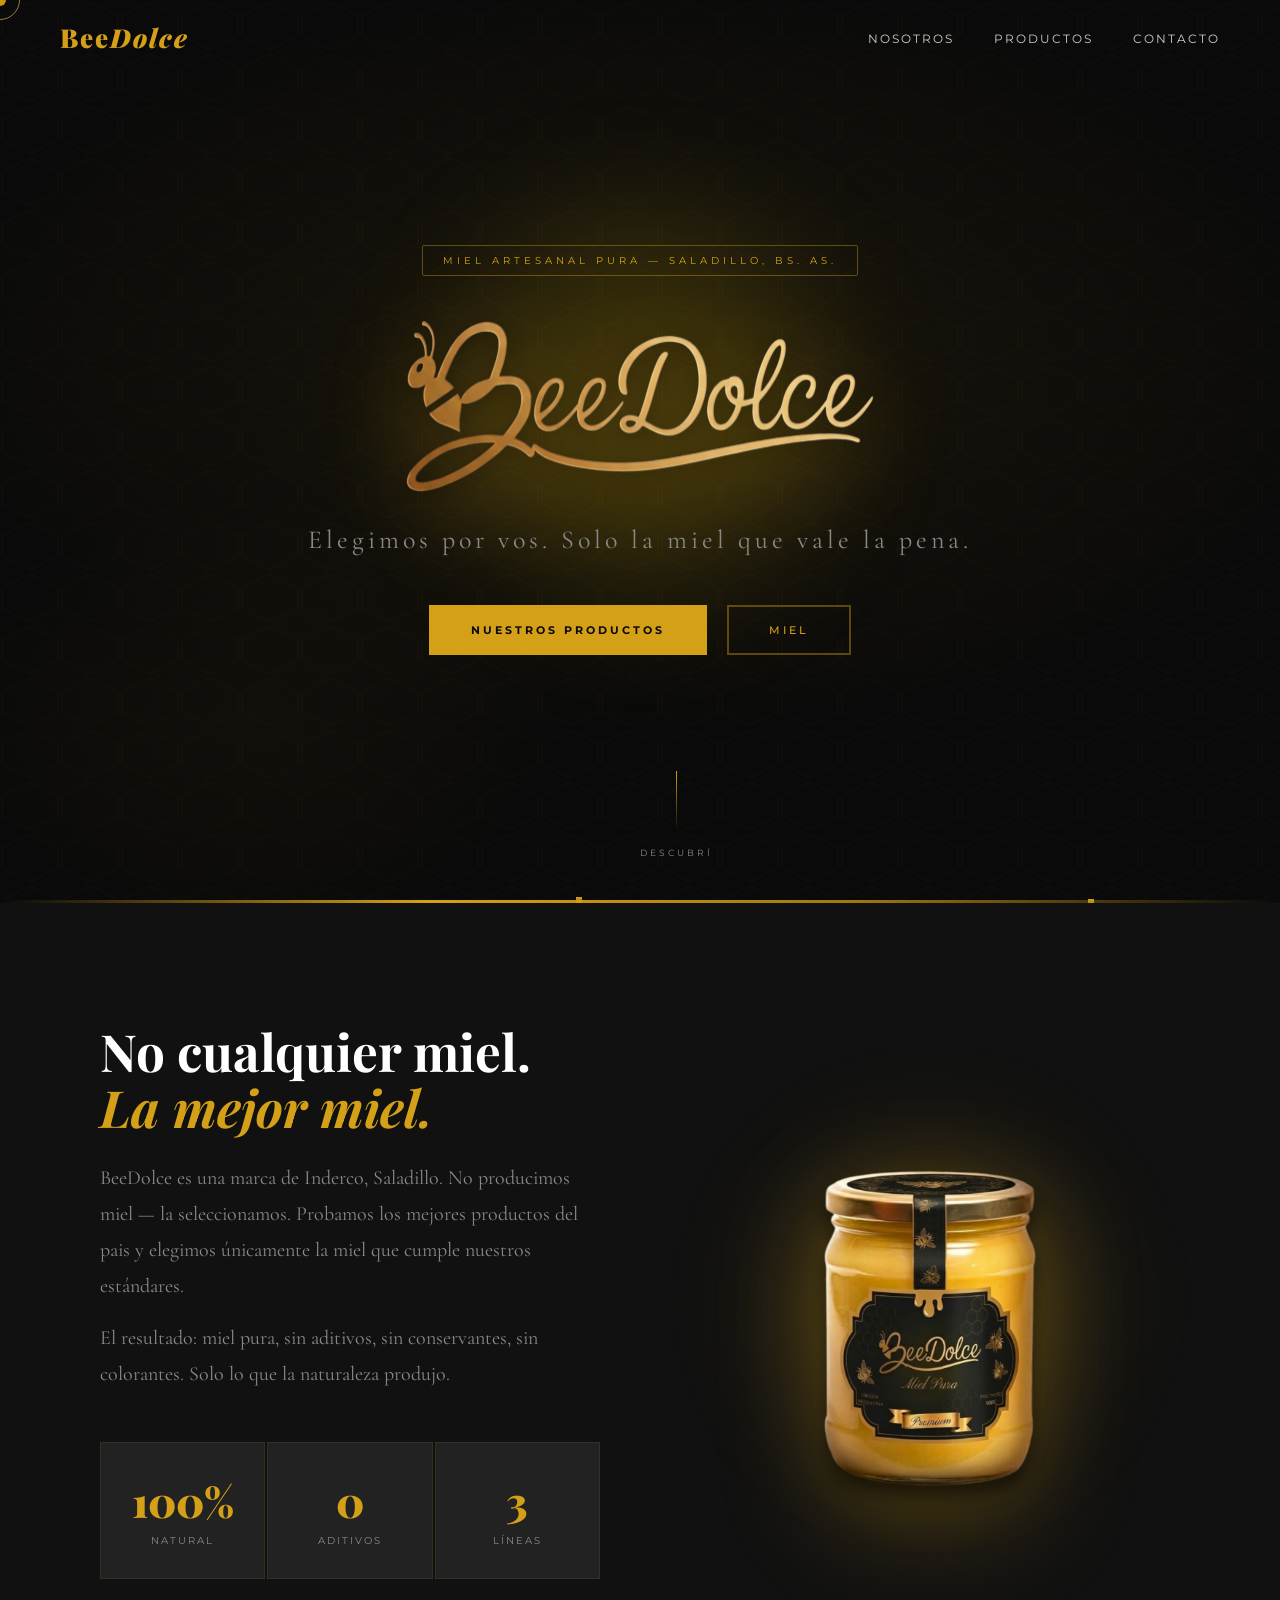
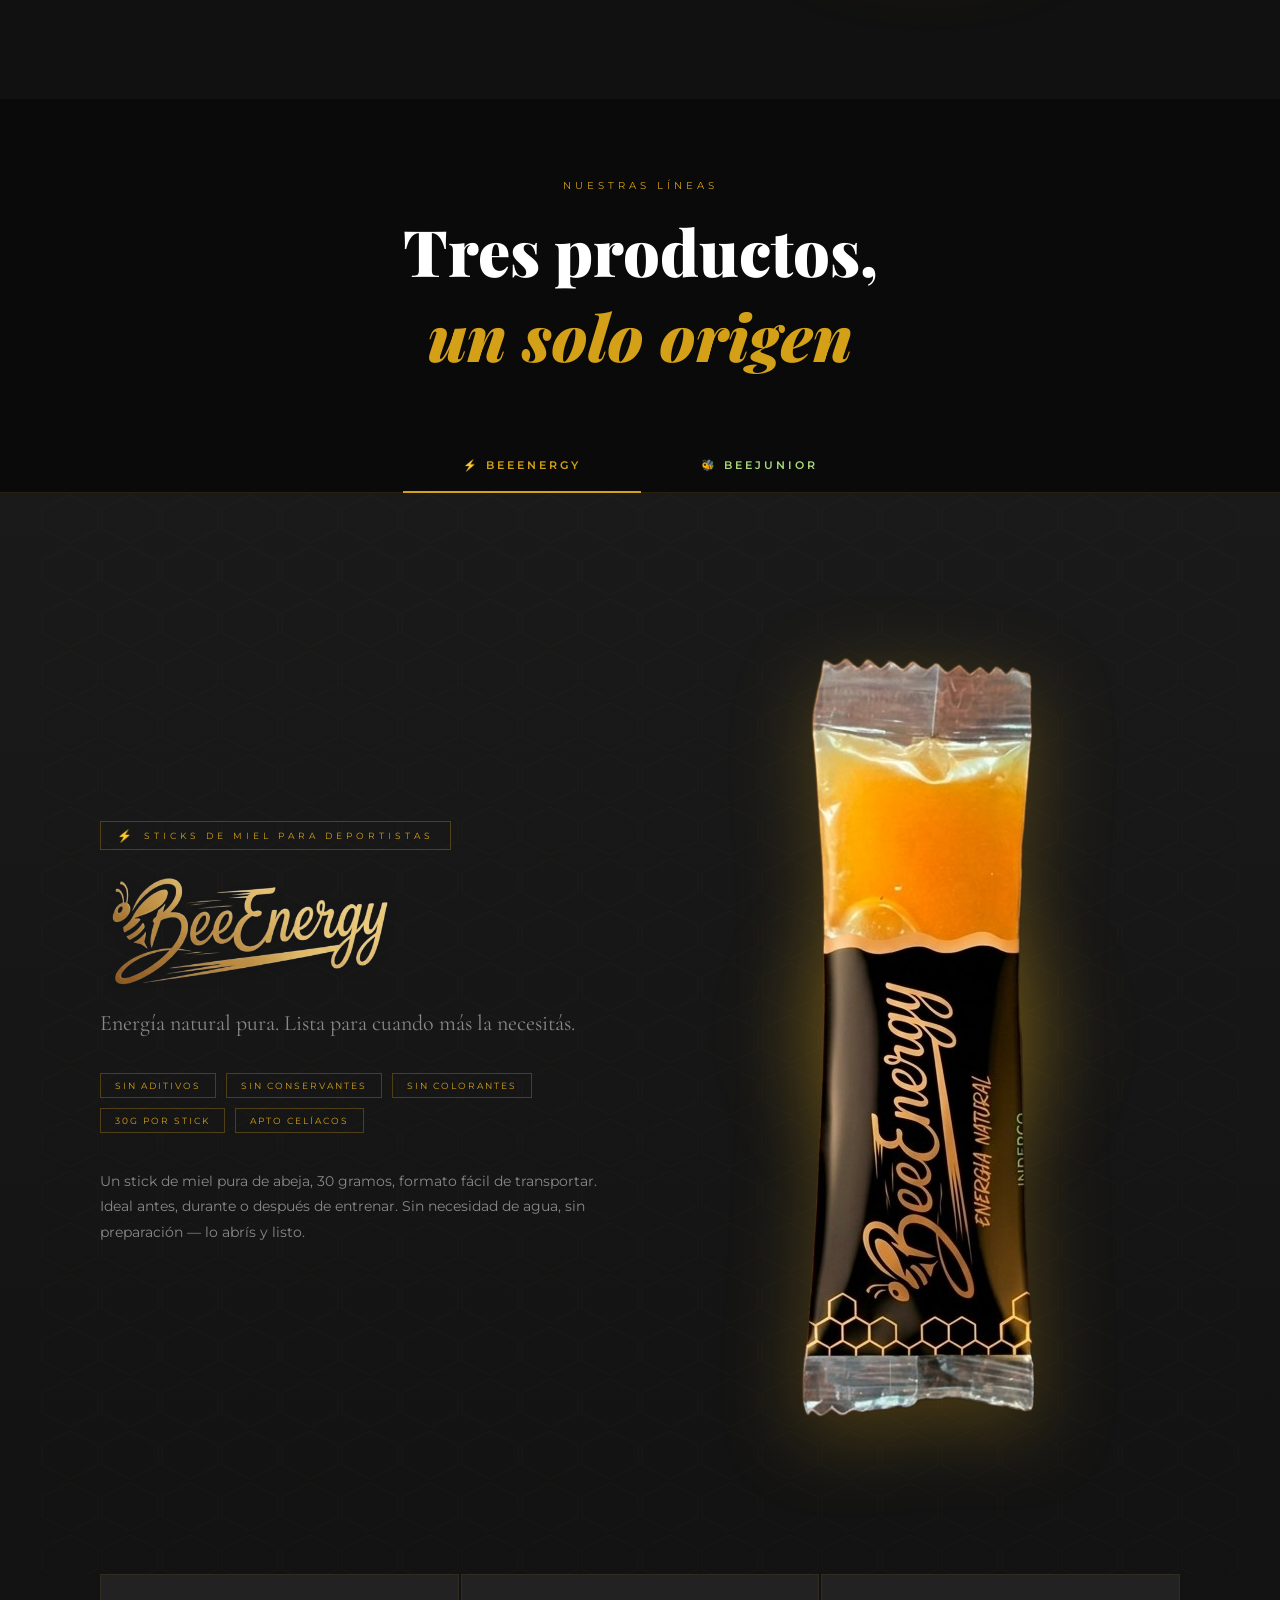
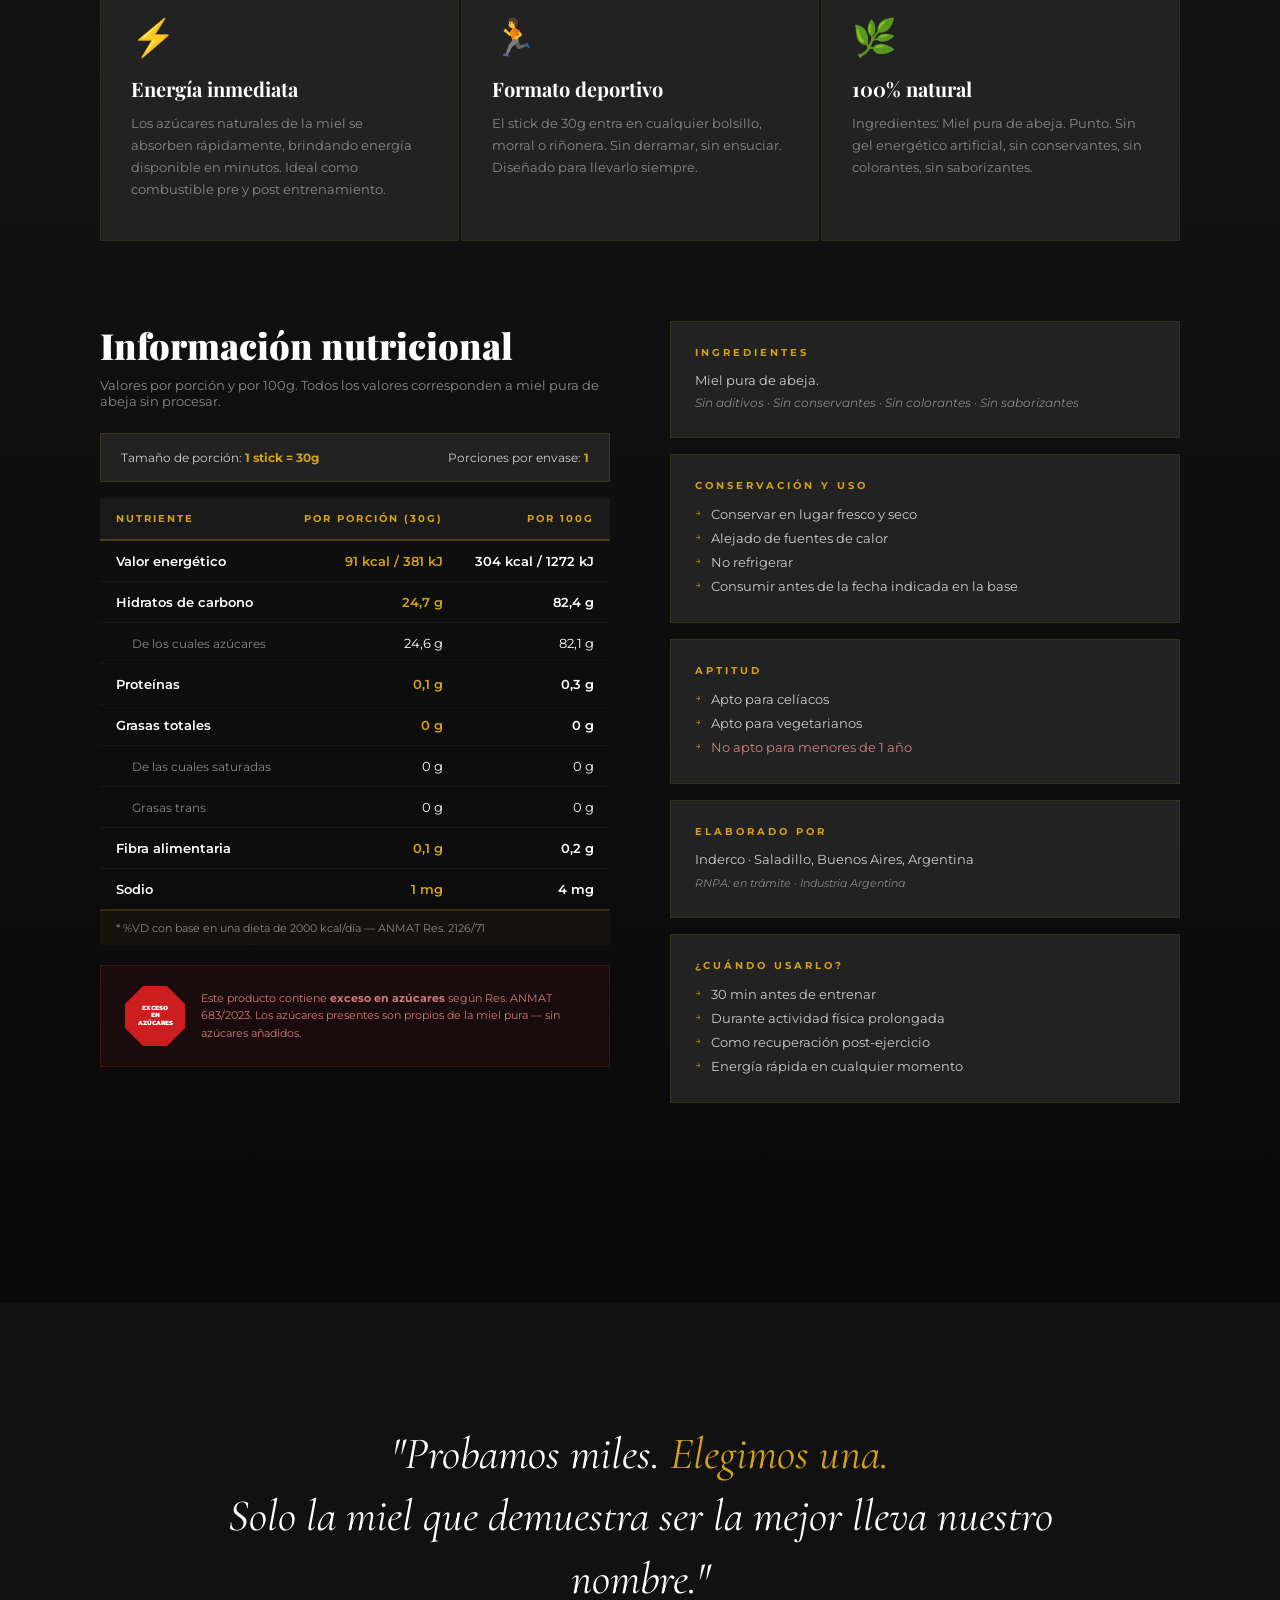
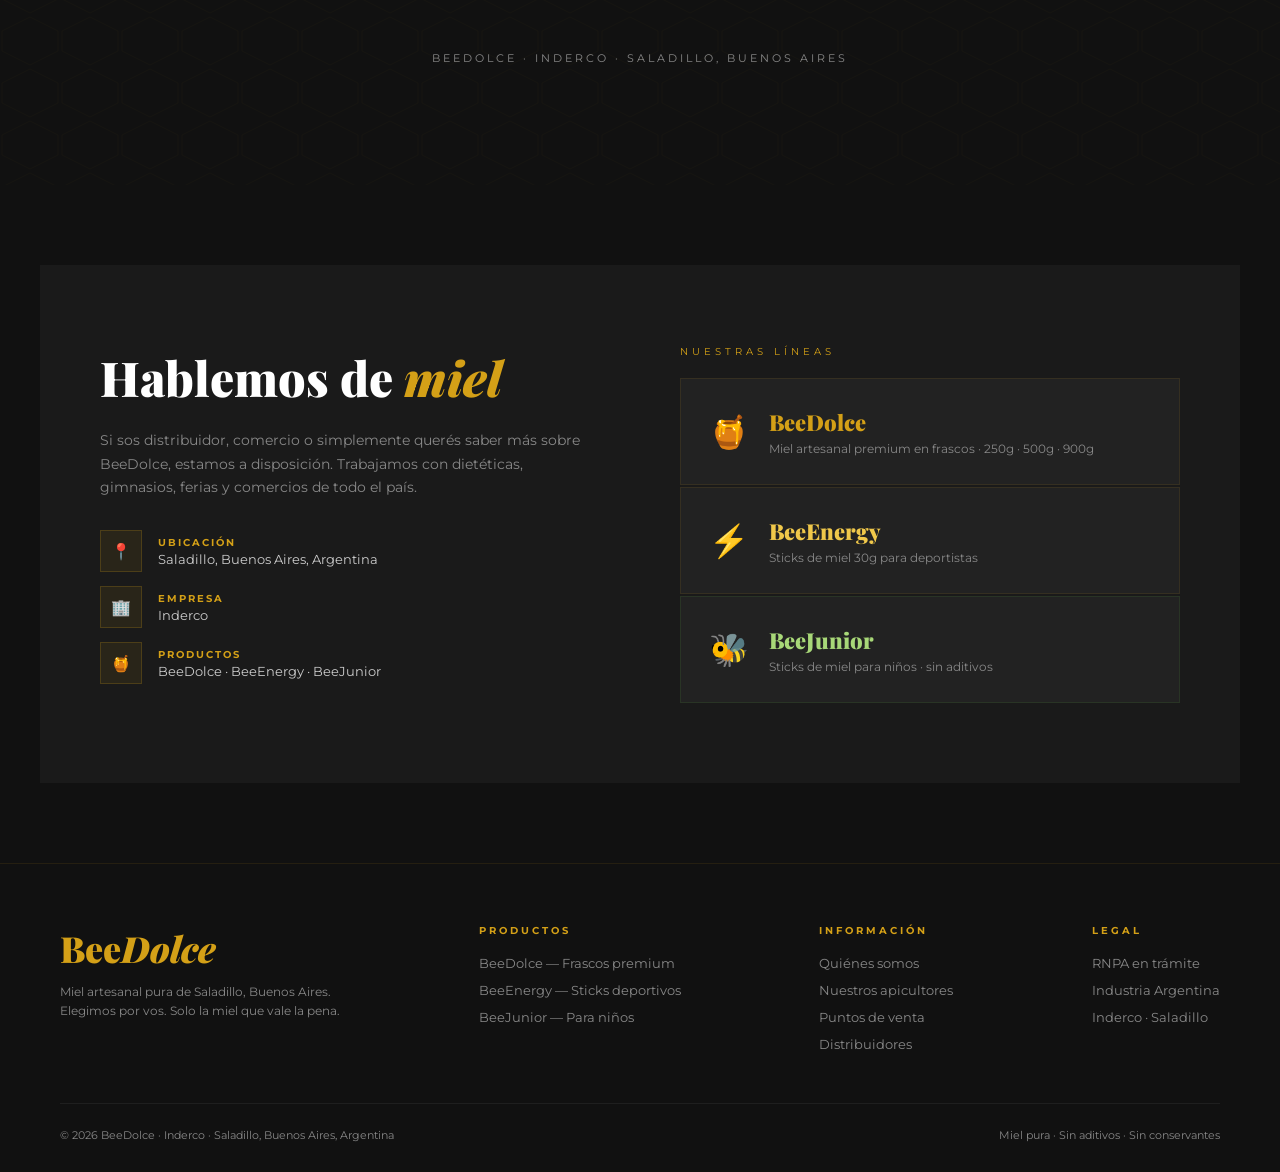
==== commit 8542ec41: "v3" ====
--- a/index.html
+++ b/index.html
@@ -7,6 +7,14 @@
   <title>BeeDolce — Miel Artesanal Pura</title>
 
   <link rel="stylesheet" href="beedolce.css">
+  <style>
+    @media (max-width: 768px) {
+      #cursor,
+      #cursorRing {
+        display: none !important;
+      }
+    }
+  </style>
 </head>
 
 <body>
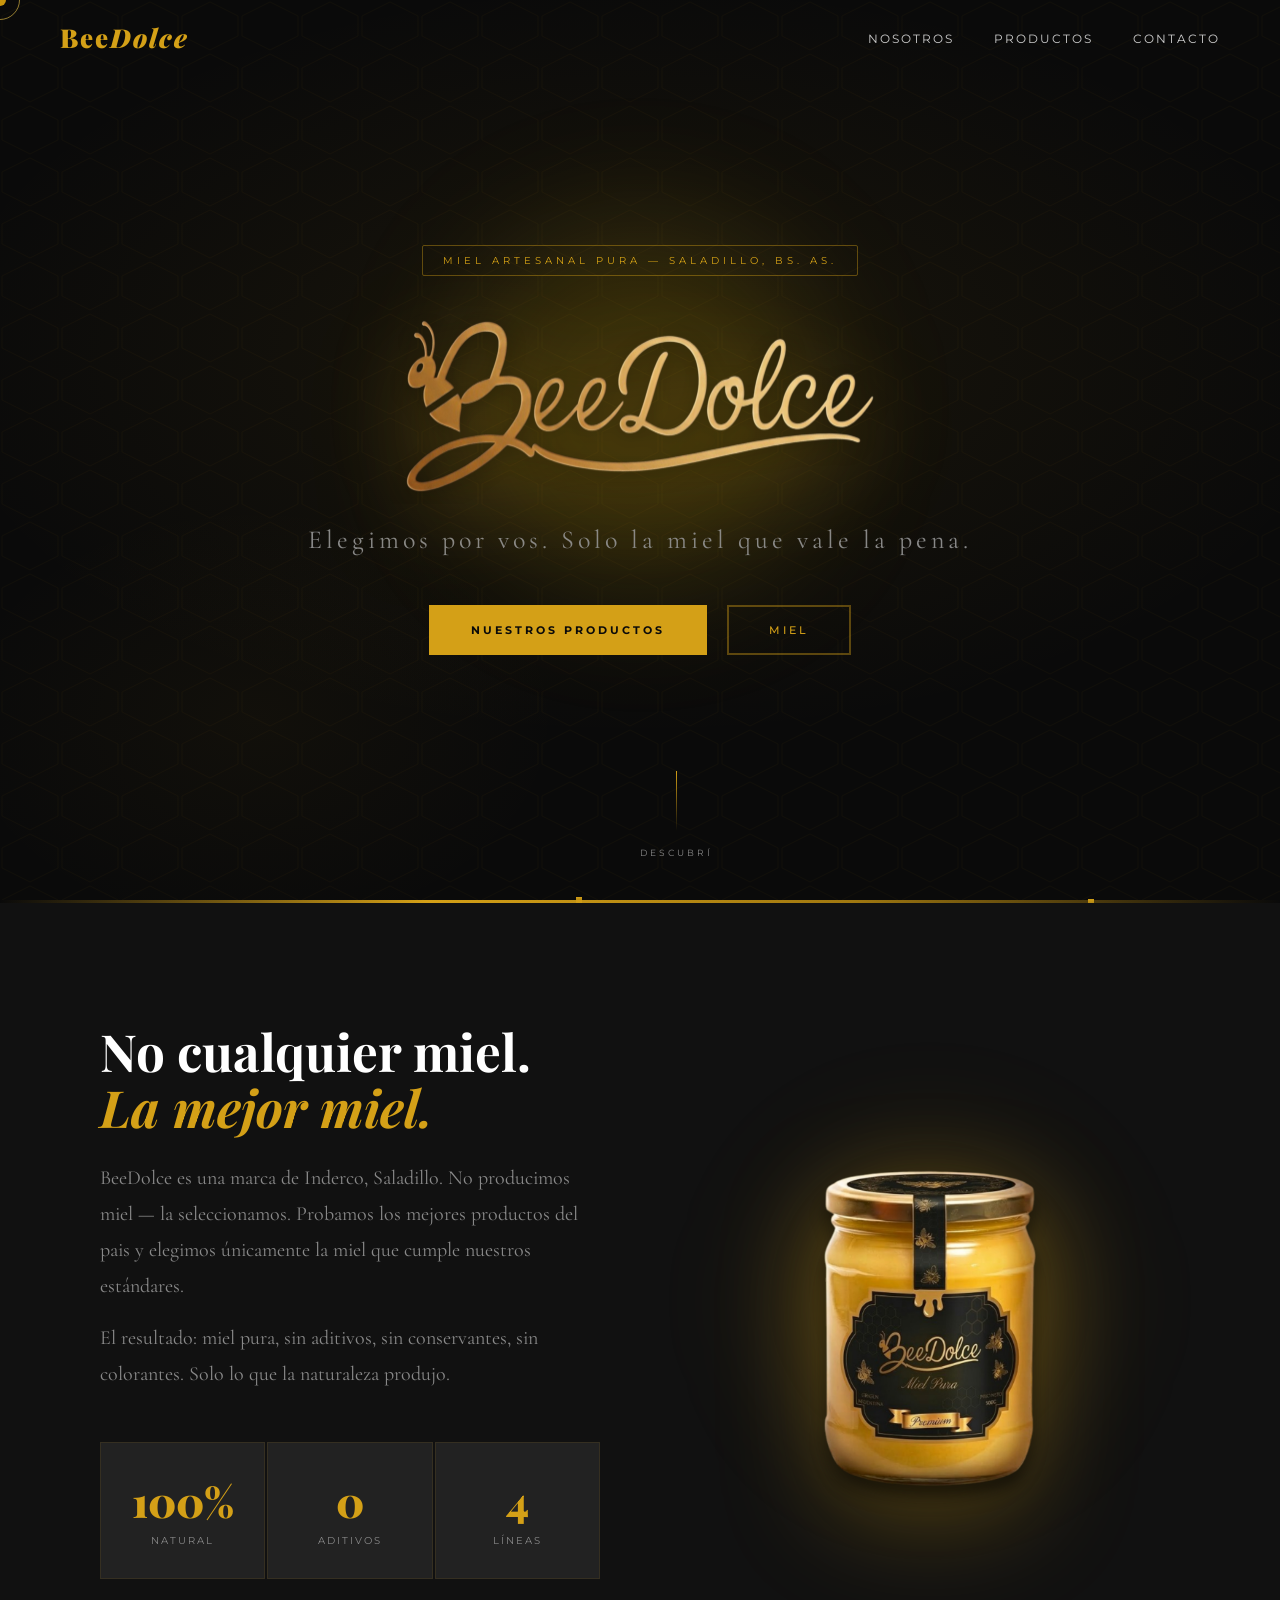
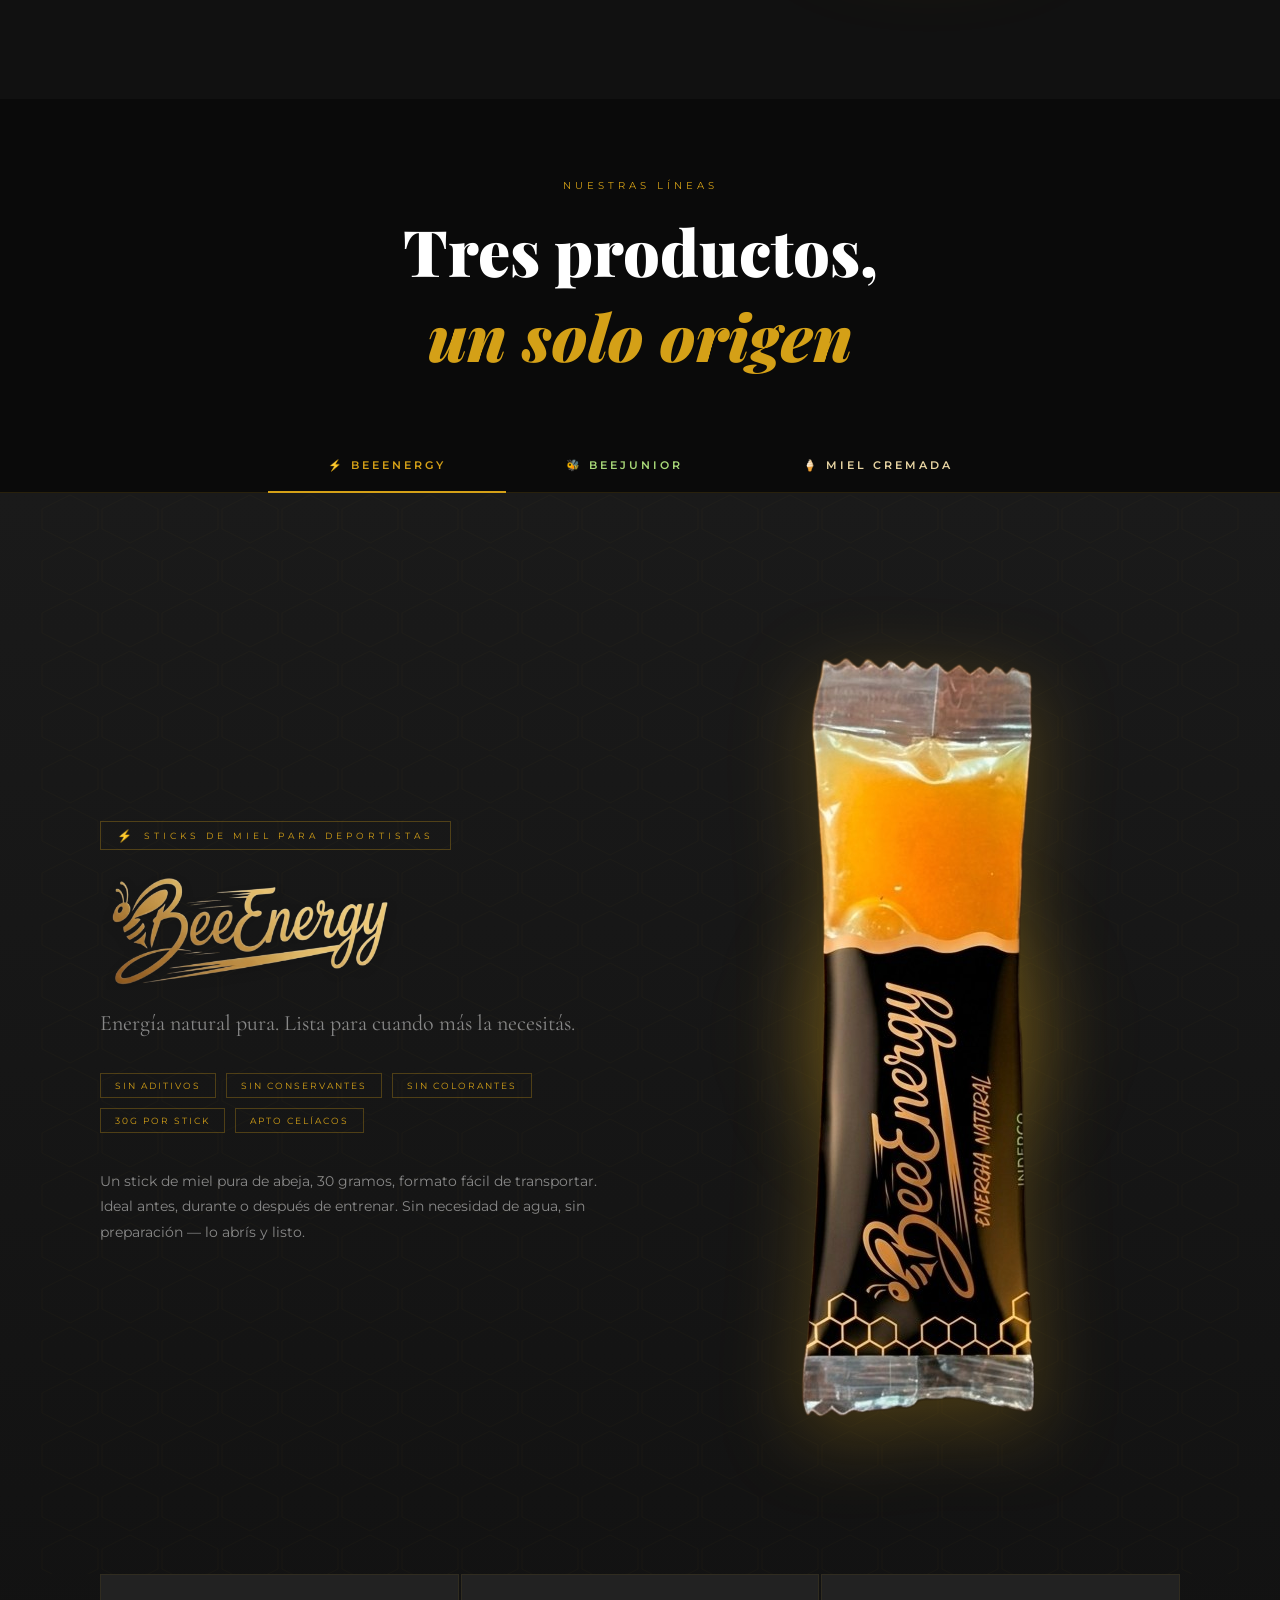
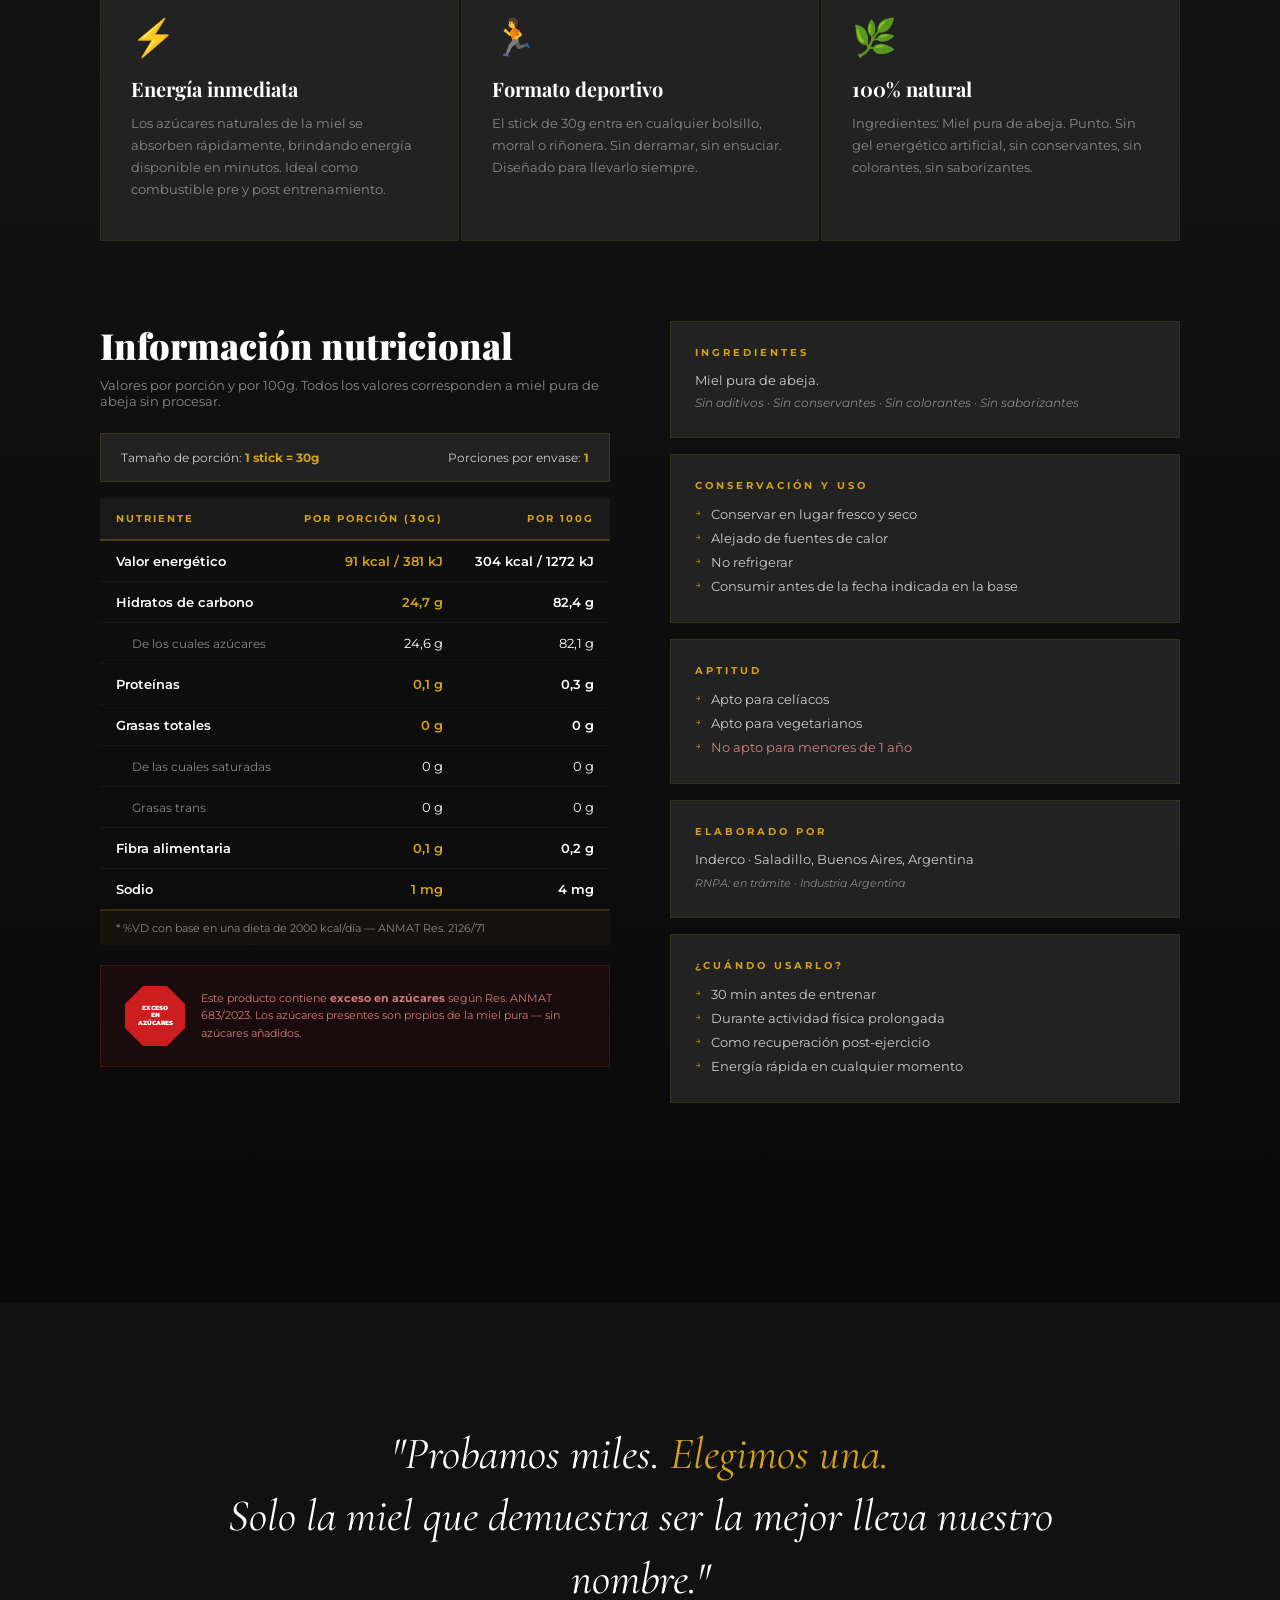
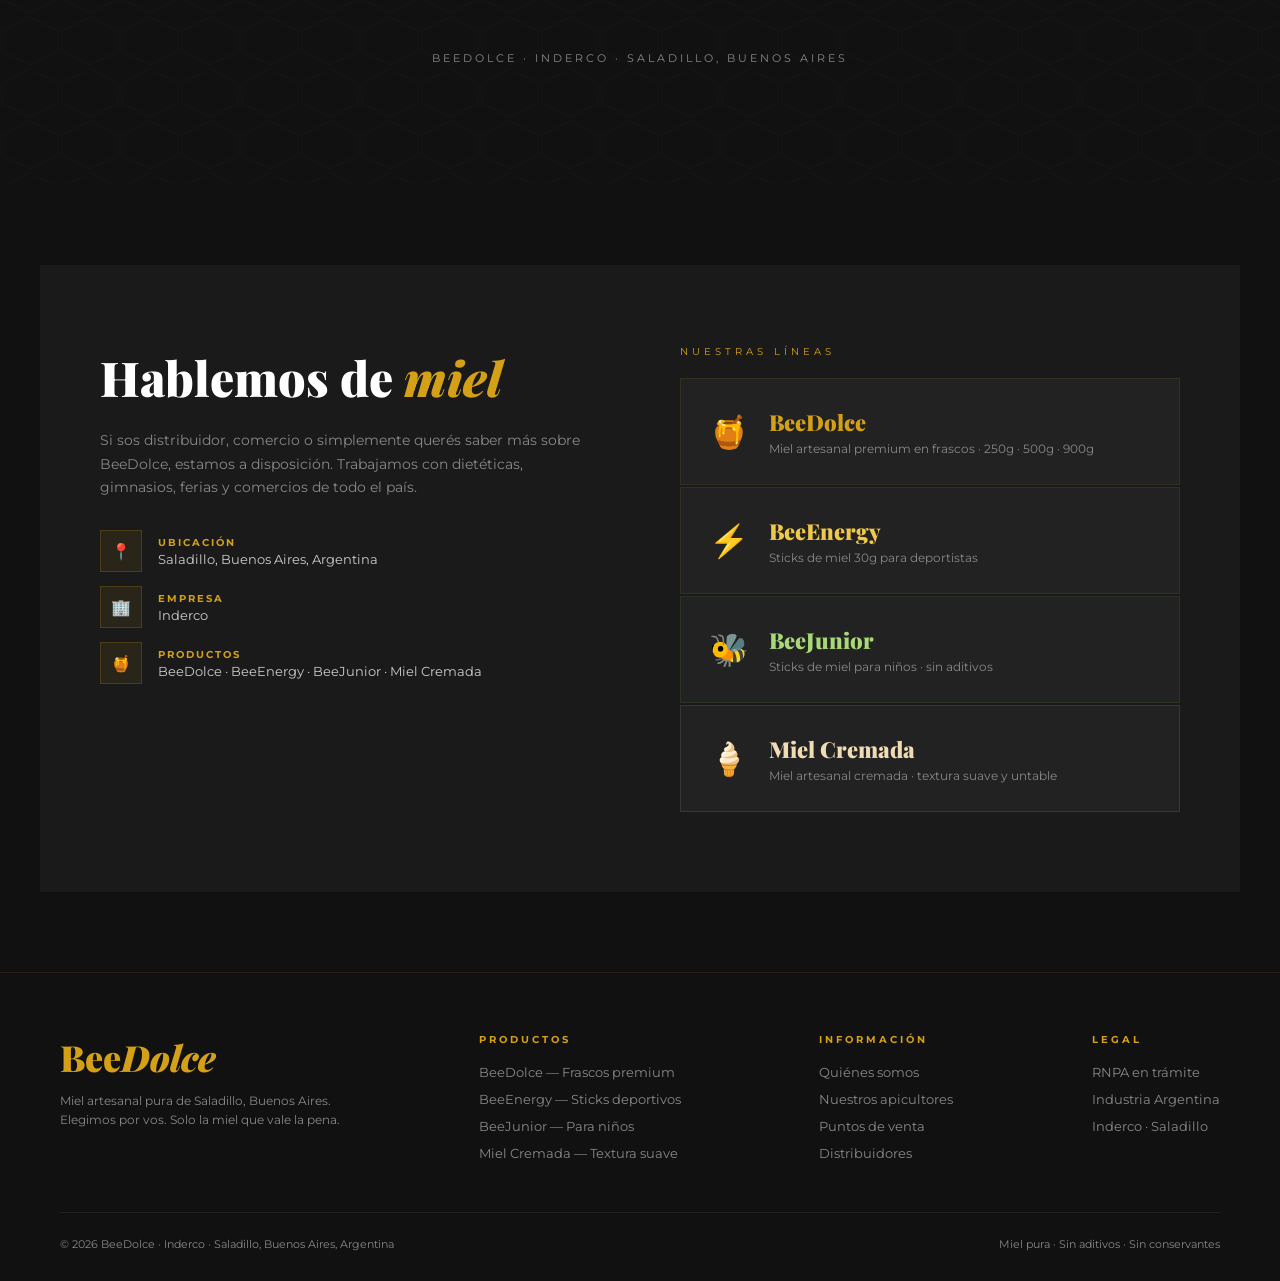
==== commit ec3bfc77: "V4" ====
--- a/index.html
+++ b/index.html
@@ -9,6 +9,7 @@
   <link rel="stylesheet" href="beedolce.css">
   <style>
     @media (max-width: 768px) {
+
       #cursor,
       #cursorRing {
         display: none !important;
@@ -76,7 +77,7 @@
         <div class="brand-stats">
           <div class="stat"><span class="stat-num">100%</span><span class="stat-label">Natural</span></div>
           <div class="stat"><span class="stat-num">0</span><span class="stat-label">Aditivos</span></div>
-          <div class="stat"><span class="stat-num">3</span><span class="stat-label">Líneas</span></div>
+          <div class="stat"><span class="stat-num">4</span><span class="stat-label">Líneas</span></div>
         </div>
       </div>
       <div class="brand-visual">
@@ -102,6 +103,7 @@
     <div class="tab-nav">
       <button class="tab-btn active" onclick="switchTab('energy')">⚡ BeeEnergy</button>
       <button class="tab-btn tab-jr" onclick="switchTab('junior')">🐝 BeeJunior</button>
+      <button class="tab-btn tab-cream" onclick="switchTab('cream')">🍦 Miel cremada</button>
     </div>
 
     <!-- ═══ BEEENERGY ═══ -->
@@ -458,6 +460,173 @@
         </div>
       </div>
     </div>
+
+    <!-- ═══ MIEL CREMADA ═══ -->
+    <div id="tab-cream" class="tab-panel cream-panel">
+      <div class="be-hero">
+        <div class="hex-bg" style="opacity:.03"></div>
+        <div>
+          <div class="be-badge" style="background:rgba(240,220,180,.1);color:#e8d5a3;border-color:rgba(240,220,180,.2)">Miel artesanal cremada · Textura suave</div>
+          <h2 class="product-title" style="font-family:'Playfair Display',serif;font-size:clamp(2rem,5vw,3.5rem);font-weight:900;color:#f0dcb4;margin:20px 0 12px;line-height:1.1">Miel<br><em style="color:var(--gold)">Cremada</em></h2>
+          <p class="product-sub" style="margin-bottom:28px">La miel de siempre, en su forma más suave y untable.</p>
+          <div class="tags">
+            <span class="tag" style="border-color:rgba(240,220,180,.25);color:#e8d5a3">Sin aditivos</span>
+            <span class="tag" style="border-color:rgba(240,220,180,.25);color:#e8d5a3">Sin conservantes</span>
+            <span class="tag" style="border-color:rgba(240,220,180,.25);color:#e8d5a3">Sin colorantes</span>
+            <span class="tag" style="border-color:rgba(240,220,180,.25);color:#e8d5a3">Textura cremosa</span>
+            <span class="tag" style="border-color:rgba(240,220,180,.25);color:#e8d5a3">Apto celíacos</span>
+          </div>
+          <p style="font-size:14px;color:var(--gray);line-height:1.8;margin-top:20px">La miel cremada es miel pura procesada para controlar la cristalización natural, logrando una textura suave y untable. Mismos nutrientes, mismo origen — solo diferente consistencia. Ideal para untar, mezclar o disfrutar a cucharadas.</p>
+        </div>
+        <div class="product-visual">
+          <div style="position: relative; display: flex; justify-content: center; align-items: center;">
+            <div style="position: absolute; width: 280px; height: 280px; background: radial-gradient(circle, rgba(240,220,180,0.35) 0%, rgba(240,220,180,0.08) 70%, transparent 100%); border-radius: 50%; filter: blur(40px); animation: float 6s ease-in-out infinite;"></div>
+            <img src="img/frasco1.png" alt="Miel Cremada BeeDolce" style="max-width: 100%; height: auto; max-width: 260px; position: relative; z-index: 2; filter: drop-shadow(0 20px 40px rgba(240,220,180,0.3)) sepia(20%) brightness(1.05); animation: float 6s ease-in-out infinite;">
+          </div>
+        </div>
+      </div>
+
+      <!-- Features -->
+      <div class="features-grid reveal">
+        <div class="feature-card" style="border-color:rgba(240,220,180,.12)">
+          <span class="feature-icon">🍞</span>
+          <div class="feature-title">Perfecta para untar</div>
+          <p class="feature-text">Su textura suave y homogénea la hace ideal sobre tostadas, medialunas, pancakes o cualquier pan artesanal. No escurre, no mancha.</p>
+        </div>
+        <div class="feature-card" style="border-color:rgba(240,220,180,.12)">
+          <span class="feature-icon">❄️</span>
+          <div class="feature-title">Cristalización controlada</div>
+          <p class="feature-text">El cremado es un proceso natural que guía la cristalización de la miel hacia microcristales uniformes. Sin calor, sin aditivos — solo técnica apícola.</p>
+        </div>
+        <div class="feature-card" style="border-color:rgba(240,220,180,.12)">
+          <span class="feature-icon">🌿</span>
+          <div class="feature-title">100% natural</div>
+          <p class="feature-text">Mismos valores nutricionales que la miel líquida. Solo cambia la textura. Ingrediente único: miel pura de abeja seleccionada por BeeDolce.</p>
+        </div>
+      </div>
+
+      <!-- Nutritional info -->
+      <div class="nutrition-section reveal">
+        <div>
+          <div class="nut-header">
+            <h3 style="color:#f0dcb4">Información nutricional</h3>
+            <p>Valores por porción (1 cucharada = 20g) y por 100g. La cremación no altera los valores nutricionales de la miel.</p>
+          </div>
+          <div class="nut-portion">
+            <span>Tamaño de porción: <strong>1 cucharada = 20g</strong></span>
+            <span>Porciones por envase: <strong>variable según formato</strong></span>
+          </div>
+          <table class="nut-table">
+            <thead>
+              <tr>
+                <th>Nutriente</th>
+                <th>Por porción (20g)</th>
+                <th>Por 100g</th>
+              </tr>
+            </thead>
+            <tbody>
+              <tr class="main-row">
+                <td>Valor energético</td>
+                <td>61 kcal / 254 kJ</td>
+                <td>304 kcal / 1272 kJ</td>
+              </tr>
+              <tr class="main-row">
+                <td>Hidratos de carbono</td>
+                <td>16,5 g</td>
+                <td>82,4 g</td>
+              </tr>
+              <tr class="sub-row">
+                <td>De los cuales azúcares</td>
+                <td>16,4 g</td>
+                <td>82,1 g</td>
+              </tr>
+              <tr class="main-row">
+                <td>Proteínas</td>
+                <td>0,1 g</td>
+                <td>0,3 g</td>
+              </tr>
+              <tr class="main-row">
+                <td>Grasas totales</td>
+                <td>0 g</td>
+                <td>0 g</td>
+              </tr>
+              <tr class="sub-row">
+                <td>De las cuales saturadas</td>
+                <td>0 g</td>
+                <td>0 g</td>
+              </tr>
+              <tr class="sub-row">
+                <td>Grasas trans</td>
+                <td>0 g</td>
+                <td>0 g</td>
+              </tr>
+              <tr class="main-row">
+                <td>Fibra alimentaria</td>
+                <td>0,1 g</td>
+                <td>0,2 g</td>
+              </tr>
+              <tr class="main-row">
+                <td>Sodio</td>
+                <td>1 mg</td>
+                <td>4 mg</td>
+              </tr>
+            </tbody>
+            <tfoot>
+              <tr>
+                <td colspan="3">* %VD con base en una dieta de 2000 kcal/día — ANMAT Res. 2126/71</td>
+              </tr>
+            </tfoot>
+          </table>
+          <div class="anmat-badge">
+            <div class="oct-badge">
+              <span>EXCESO</span>
+              <span>EN</span>
+              <span>AZÚCARES</span>
+            </div>
+            <div class="anmat-text">Este producto contiene <strong>exceso en azúcares</strong> según Res. ANMAT 683/2023. Los azúcares presentes son propios de la miel pura — sin azúcares añadidos.</div>
+          </div>
+        </div>
+        <div class="info-cards">
+          <div class="info-card" style="border-color:rgba(240,220,180,.12)">
+            <h4 style="color:#f0dcb4">Ingredientes</h4>
+            <p>Miel pura de abeja cremada.<br><em style="color:var(--gray);font-size:12px">Sin aditivos · Sin conservantes · Sin colorantes · Sin saborizantes</em></p>
+          </div>
+          <div class="info-card" style="border-color:rgba(240,220,180,.12)">
+            <h4 style="color:#f0dcb4">Conservación y uso</h4>
+            <ul>
+              <li>Conservar en lugar fresco y seco</li>
+              <li>Alejado de fuentes de calor</li>
+              <li>No refrigerar</li>
+              <li>No exponer al sol directo</li>
+              <li>Consumir antes de la fecha indicada en la base</li>
+            </ul>
+          </div>
+          <div class="info-card" style="border-color:rgba(240,220,180,.12)">
+            <h4 style="color:#f0dcb4">Aptitud</h4>
+            <ul>
+              <li>Apto para celíacos</li>
+              <li>Apto para vegetarianos</li>
+              <li style="color:rgba(255,150,150,.8)">No apto para menores de 1 año</li>
+            </ul>
+          </div>
+          <div class="info-card" style="border-color:rgba(240,220,180,.12)">
+            <h4 style="color:#f0dcb4">Elaborado por</h4>
+            <p>Inderco · Saladillo, Buenos Aires, Argentina<br>
+              <em style="color:var(--gray);font-size:11px">RNPA: en trámite · Industria Argentina</em></p>
+          </div>
+          <div class="info-card" style="border-color:rgba(240,220,180,.12)">
+            <h4 style="color:#f0dcb4">Ideas de uso</h4>
+            <ul>
+              <li>Untada en tostadas y medialunas</li>
+              <li>Como relleno en repostería artesanal</li>
+              <li>Mezclada con manteca o ricota</li>
+              <li>Endulzante para infusiones tibias</li>
+              <li>Con quesos y tabla de picada</li>
+            </ul>
+          </div>
+        </div>
+      </div>
+    </div>
   </section>
 
   <!-- DIVIDER JR -->
@@ -501,7 +670,7 @@
             <div class="contact-item-icon">🍯</div>
             <div class="contact-item-text">
               <strong>Productos</strong>
-              BeeDolce · BeeEnergy · BeeJunior
+              BeeDolce · BeeEnergy · BeeJunior · Miel Cremada
             </div>
           </div>
         </div>
@@ -538,6 +707,15 @@
               </div>
             </div>
           </div>
+          <div
+            style="background:var(--dark2);border:1px solid rgba(240,220,180,.1);padding:28px;display:flex;align-items:center;gap:20px">
+            <span style="font-size:32px">🍦</span>
+            <div>
+              <div style="font-family:'Playfair Display',serif;font-size:22px;font-weight:900;color:#f0dcb4">
+                Miel Cremada</div>
+              <div style="font-size:12px;color:var(--gray);margin-top:4px">Miel artesanal cremada · textura suave y untable</div>
+            </div>
+          </div>
         </div>
       </div>
     </div>
@@ -556,6 +734,7 @@
           <li><a href="#">BeeDolce — Frascos premium</a></li>
           <li><a href="#">BeeEnergy — Sticks deportivos</a></li>
           <li><a href="#">BeeJunior — Para niños</a></li>
+          <li><a href="#">Miel Cremada — Textura suave</a></li>
         </ul>
       </div>
       <div class="footer-links">
--- a/beedolce.css
+++ b/beedolce.css
@@ -254,6 +254,9 @@
 .tab-btn.tab-jr { color: var(--green-ll); }
 .tab-btn.tab-jr::after { background: var(--green-l); }
 .tab-btn.tab-jr.active { color:var(--green-ll); }
+.tab-btn.tab-cream { color: #e8d5a3; }
+.tab-btn.tab-cream::after { background: #c8a96e; }
+.tab-btn.tab-cream.active { color: #f0dcb4; }
 
 /* Tab content */
 .tab-panel { display:none; animation: fadeIn .5s ease; }
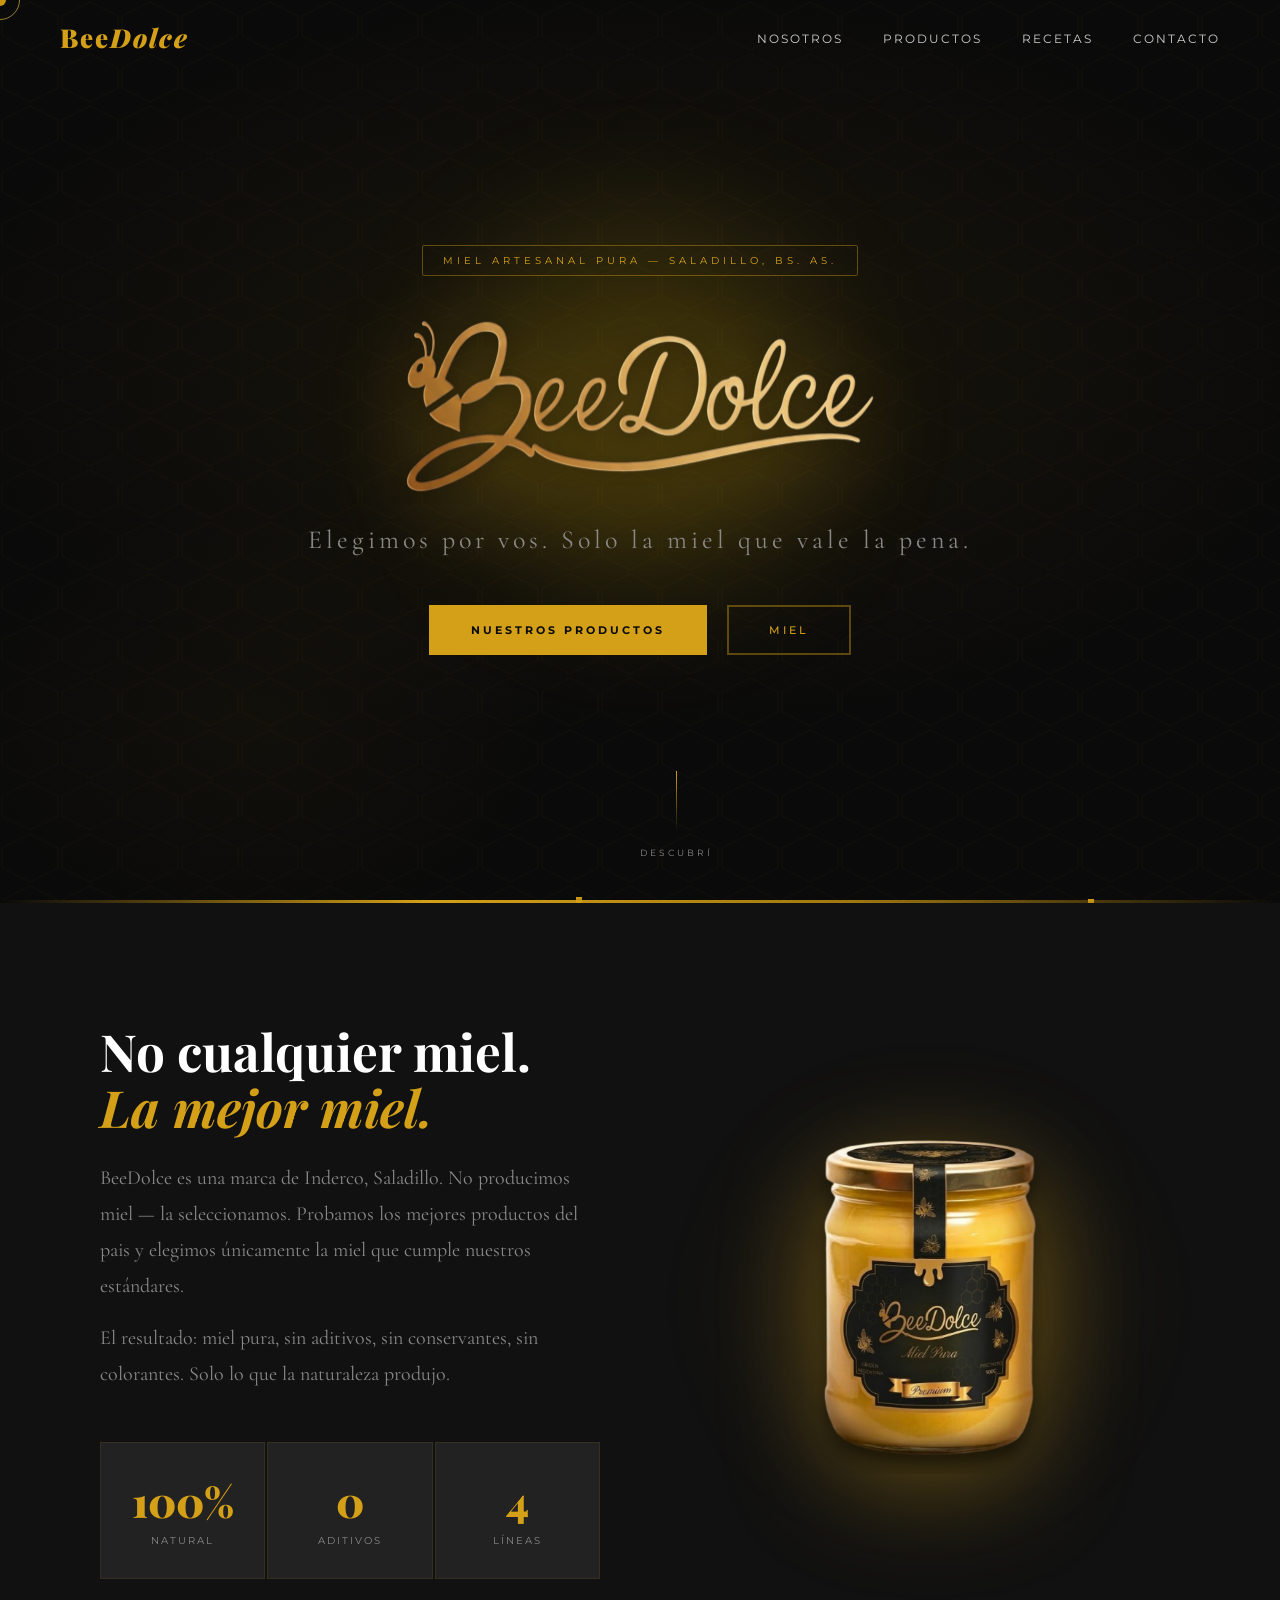
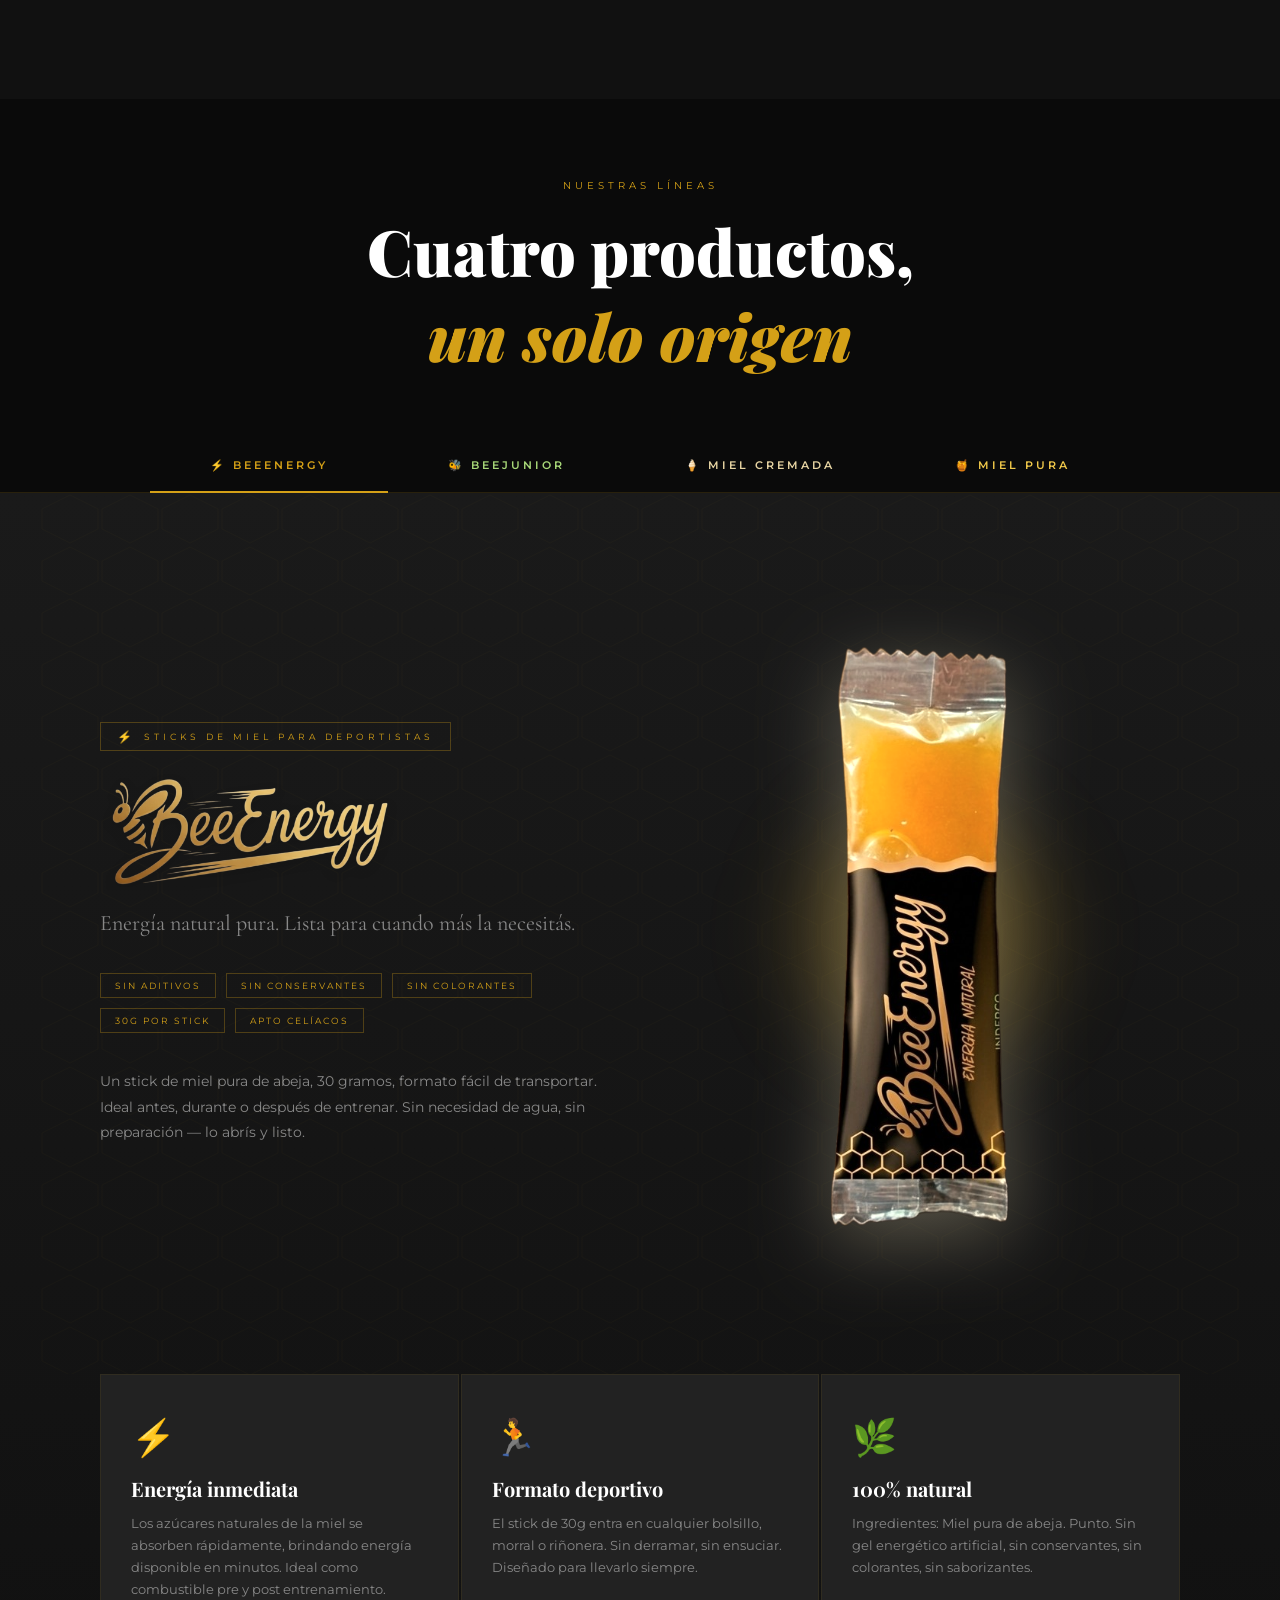
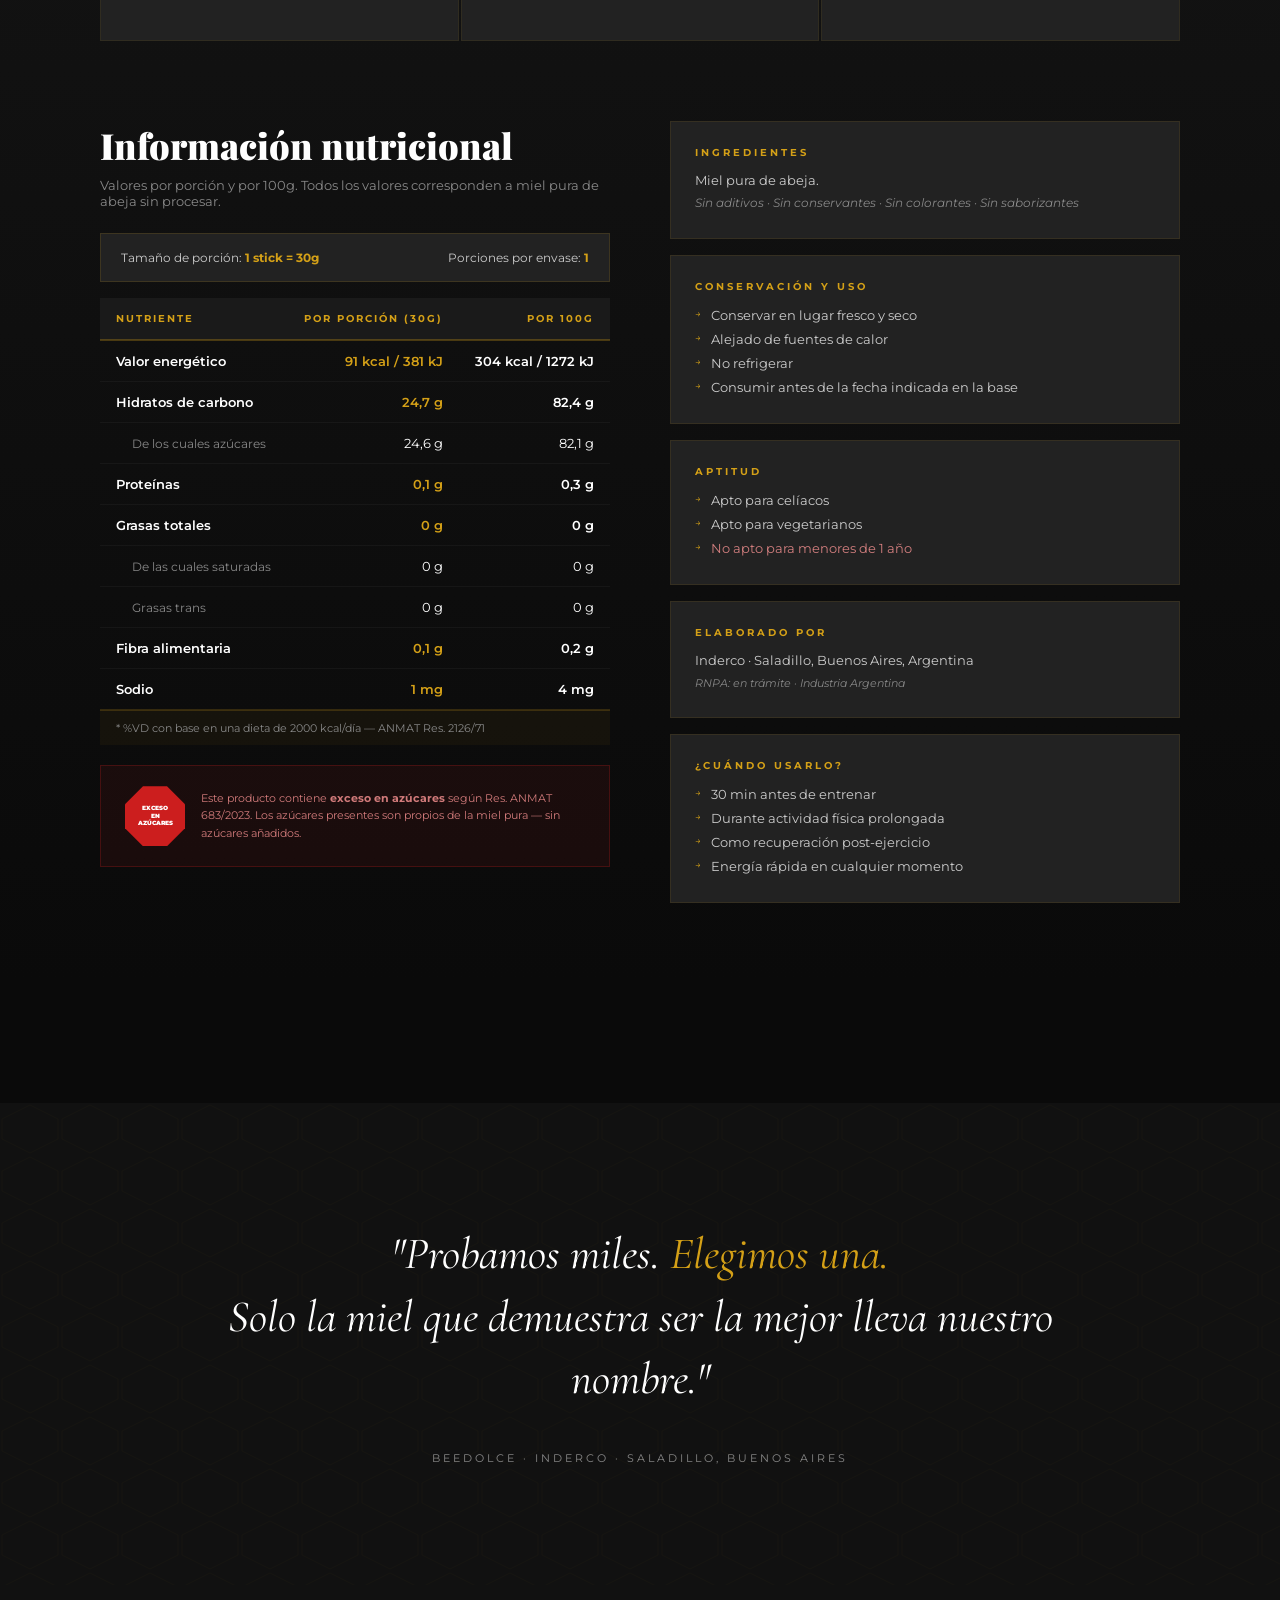
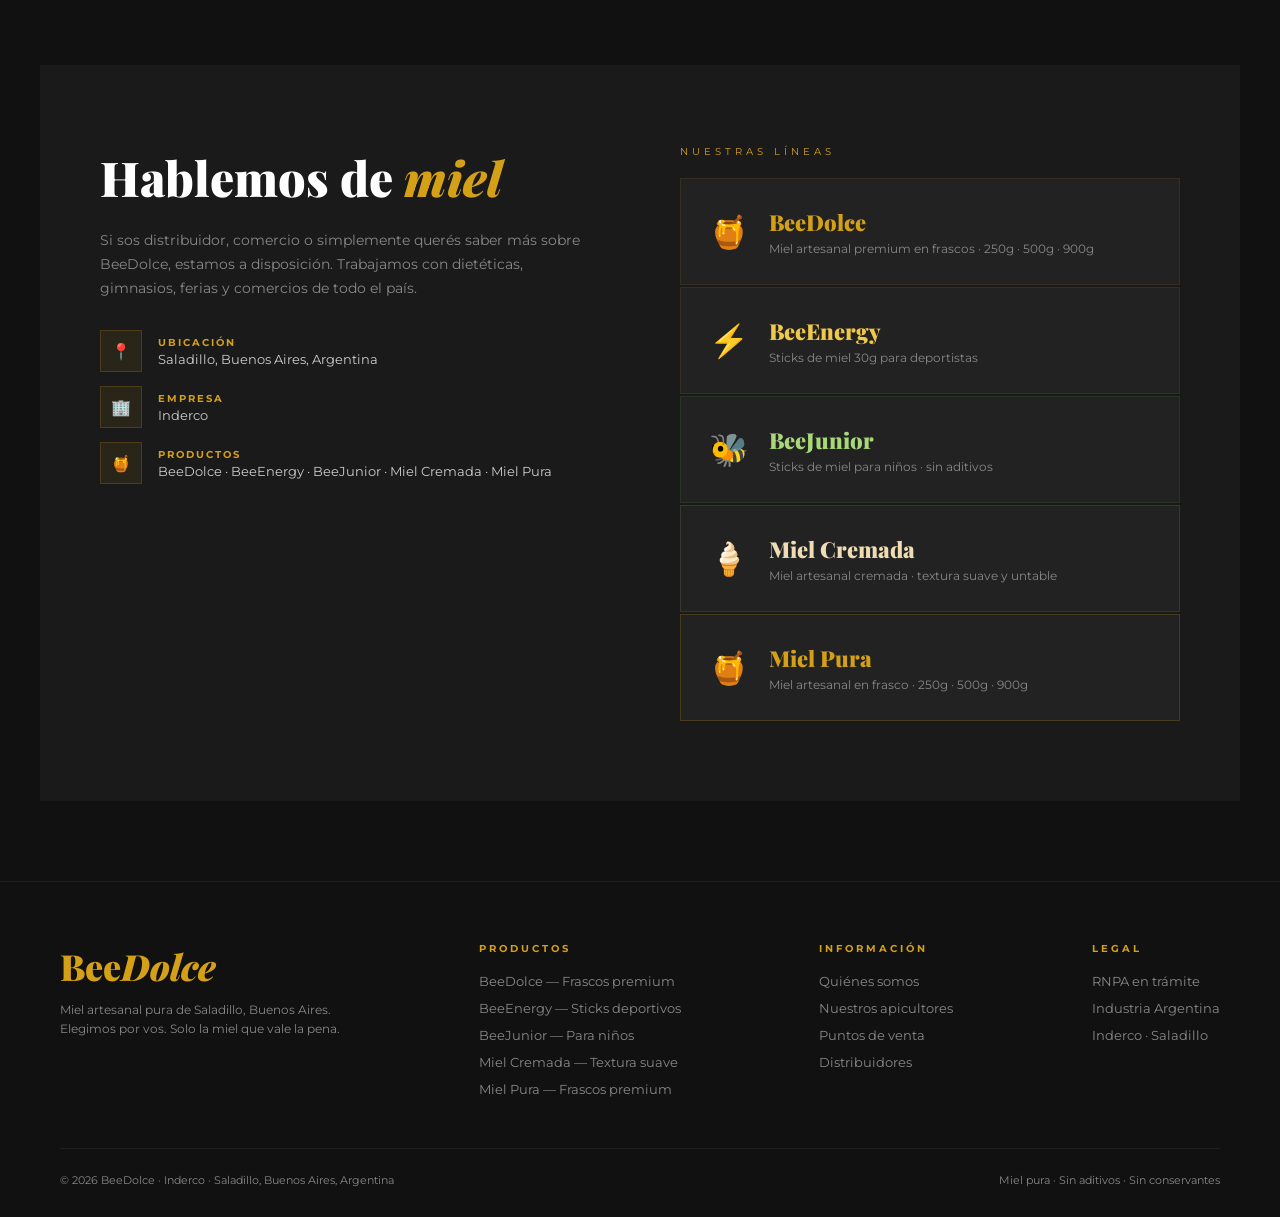
==== commit 471bc62f: "V5 agrego recetas" ====
--- a/index.html
+++ b/index.html
@@ -29,6 +29,7 @@
     <ul class="nav-links">
       <li><a href="#nosotros">Nosotros</a></li>
       <li><a href="#productos">Productos</a></li>
+      <li><a href="recetas.html">Recetas</a></li>
       <li><a href="#contacto">Contacto</a></li>
     </ul>
   </nav>
@@ -96,7 +97,7 @@
   <section id="productos" class="products-section">
     <div class="products-header reveal">
       <span class="section-label">Nuestras líneas</span>
-      <h2 class="section-title">Tres productos,<br><em>un solo origen</em></h2>
+      <h2 class="section-title">Cuatro productos,<br><em>un solo origen</em></h2>
     </div>
 
     <!-- TAB NAV -->
@@ -104,6 +105,7 @@
       <button class="tab-btn active" onclick="switchTab('energy')">⚡ BeeEnergy</button>
       <button class="tab-btn tab-jr" onclick="switchTab('junior')">🐝 BeeJunior</button>
       <button class="tab-btn tab-cream" onclick="switchTab('cream')">🍦 Miel cremada</button>
+      <button class="tab-btn tab-pura" onclick="switchTab('pura')">🍯 Miel pura</button>
     </div>
 
     <!-- ═══ BEEENERGY ═══ -->
@@ -133,7 +135,7 @@
               style="position: absolute; width: 280px; height: 280px; background: radial-gradient(circle, rgba(212,160,23,0.4) 0%, rgba(212,160,23,0.1) 70%, transparent 100%); border-radius: 50%; filter: blur(40px); animation: float 6s ease-in-out infinite;">
             </div>
             <img src="img/stick1.png" alt="BeeEnergy Stick"
-              style="max-width: 100%; height: auto; position: relative; z-index: 2; filter: drop-shadow(0 20px 40px rgba(212,160,23,0.3)); animation: float 6s ease-in-out infinite;">
+              style="max-width: 100%; height: auto; max-width: 260px; position: relative; z-index: 2; filter: drop-shadow(0 20px 40px rgba(240,220,180,0.3)) sepia(20%) brightness(1.05); animation: float 6s ease-in-out infinite;">
           </div>
         </div>
       </div>
@@ -289,7 +291,7 @@
         <div>
           <div class="jr-badge">Sticks de miel para niños</div>
           <img src="img/logobeejuniortransparente.png" alt="BeeEnergy" class="product-title"
-            style="display: block; width: 100%; height: auto; max-width: 300px;">
+            style="max-width: 100%; height: auto; max-width: 260px; position: relative; z-index: 2; filter: drop-shadow(0 20px 40px rgba(240,220,180,0.3)) sepia(20%) brightness(1.05); animation: float 6s ease-in-out infinite;">
           <p class="product-sub jr-product-sub" style="margin-bottom:28px">La dulzura natural que los chicos merecen.
           </p>
           <div class="tags">
@@ -466,8 +468,11 @@
       <div class="be-hero">
         <div class="hex-bg" style="opacity:.03"></div>
         <div>
-          <div class="be-badge" style="background:rgba(240,220,180,.1);color:#e8d5a3;border-color:rgba(240,220,180,.2)">Miel artesanal cremada · Textura suave</div>
-          <h2 class="product-title" style="font-family:'Playfair Display',serif;font-size:clamp(2rem,5vw,3.5rem);font-weight:900;color:#f0dcb4;margin:20px 0 12px;line-height:1.1">Miel<br><em style="color:var(--gold)">Cremada</em></h2>
+          <div class="be-badge" style="background:rgba(240,220,180,.1);color:#e8d5a3;border-color:rgba(240,220,180,.2)">
+            Miel artesanal cremada · Textura suave</div>
+          <h2 class="product-title"
+            style="font-family:'Playfair Display',serif;font-size:clamp(2rem,5vw,3.5rem);font-weight:900;color:#f0dcb4;margin:20px 0 12px;line-height:1.1">
+            Miel<br><em style="color:var(--gold)">Cremada</em></h2>
           <p class="product-sub" style="margin-bottom:28px">La miel de siempre, en su forma más suave y untable.</p>
           <div class="tags">
             <span class="tag" style="border-color:rgba(240,220,180,.25);color:#e8d5a3">Sin aditivos</span>
@@ -476,12 +481,17 @@
             <span class="tag" style="border-color:rgba(240,220,180,.25);color:#e8d5a3">Textura cremosa</span>
             <span class="tag" style="border-color:rgba(240,220,180,.25);color:#e8d5a3">Apto celíacos</span>
           </div>
-          <p style="font-size:14px;color:var(--gray);line-height:1.8;margin-top:20px">La miel cremada es miel pura procesada para controlar la cristalización natural, logrando una textura suave y untable. Mismos nutrientes, mismo origen — solo diferente consistencia. Ideal para untar, mezclar o disfrutar a cucharadas.</p>
+          <p style="font-size:14px;color:var(--gray);line-height:1.8;margin-top:20px">La miel cremada es miel pura
+            procesada para controlar la cristalización natural, logrando una textura suave y untable. Mismos nutrientes,
+            mismo origen — solo diferente consistencia. Ideal para untar, mezclar o disfrutar a cucharadas.</p>
         </div>
         <div class="product-visual">
           <div style="position: relative; display: flex; justify-content: center; align-items: center;">
-            <div style="position: absolute; width: 280px; height: 280px; background: radial-gradient(circle, rgba(240,220,180,0.35) 0%, rgba(240,220,180,0.08) 70%, transparent 100%); border-radius: 50%; filter: blur(40px); animation: float 6s ease-in-out infinite;"></div>
-            <img src="img/frasco1.png" alt="Miel Cremada BeeDolce" style="max-width: 100%; height: auto; max-width: 260px; position: relative; z-index: 2; filter: drop-shadow(0 20px 40px rgba(240,220,180,0.3)) sepia(20%) brightness(1.05); animation: float 6s ease-in-out infinite;">
+            <div
+              style="position: absolute; width: 280px; height: 280px; background: radial-gradient(circle, rgba(240,220,180,0.35) 0%, rgba(240,220,180,0.08) 70%, transparent 100%); border-radius: 50%; filter: blur(40px); animation: float 6s ease-in-out infinite;">
+            </div>
+            <img src="img/frasco1.png" alt="Miel Cremada BeeDolce"
+              style="max-width: 100%; height: auto; max-width: 260px; position: relative; z-index: 2; filter: drop-shadow(0 20px 40px rgba(240,220,180,0.3)) sepia(20%) brightness(1.05); animation: float 6s ease-in-out infinite;">
           </div>
         </div>
       </div>
@@ -491,17 +501,20 @@
         <div class="feature-card" style="border-color:rgba(240,220,180,.12)">
           <span class="feature-icon">🍞</span>
           <div class="feature-title">Perfecta para untar</div>
-          <p class="feature-text">Su textura suave y homogénea la hace ideal sobre tostadas, medialunas, pancakes o cualquier pan artesanal. No escurre, no mancha.</p>
+          <p class="feature-text">Su textura suave y homogénea la hace ideal sobre tostadas, medialunas, pancakes o
+            cualquier pan artesanal. No escurre, no mancha.</p>
         </div>
         <div class="feature-card" style="border-color:rgba(240,220,180,.12)">
           <span class="feature-icon">❄️</span>
           <div class="feature-title">Cristalización controlada</div>
-          <p class="feature-text">El cremado es un proceso natural que guía la cristalización de la miel hacia microcristales uniformes. Sin calor, sin aditivos — solo técnica apícola.</p>
+          <p class="feature-text">El cremado es un proceso natural que guía la cristalización de la miel hacia
+            microcristales uniformes. Sin calor, sin aditivos — solo técnica apícola.</p>
         </div>
         <div class="feature-card" style="border-color:rgba(240,220,180,.12)">
           <span class="feature-icon">🌿</span>
           <div class="feature-title">100% natural</div>
-          <p class="feature-text">Mismos valores nutricionales que la miel líquida. Solo cambia la textura. Ingrediente único: miel pura de abeja seleccionada por BeeDolce.</p>
+          <p class="feature-text">Mismos valores nutricionales que la miel líquida. Solo cambia la textura. Ingrediente
+            único: miel pura de abeja seleccionada por BeeDolce.</p>
         </div>
       </div>
 
@@ -510,7 +523,8 @@
         <div>
           <div class="nut-header">
             <h3 style="color:#f0dcb4">Información nutricional</h3>
-            <p>Valores por porción (1 cucharada = 20g) y por 100g. La cremación no altera los valores nutricionales de la miel.</p>
+            <p>Valores por porción (1 cucharada = 20g) y por 100g. La cremación no altera los valores nutricionales de
+              la miel.</p>
           </div>
           <div class="nut-portion">
             <span>Tamaño de porción: <strong>1 cucharada = 20g</strong></span>
@@ -583,13 +597,15 @@
               <span>EN</span>
               <span>AZÚCARES</span>
             </div>
-            <div class="anmat-text">Este producto contiene <strong>exceso en azúcares</strong> según Res. ANMAT 683/2023. Los azúcares presentes son propios de la miel pura — sin azúcares añadidos.</div>
+            <div class="anmat-text">Este producto contiene <strong>exceso en azúcares</strong> según Res. ANMAT
+              683/2023. Los azúcares presentes son propios de la miel pura — sin azúcares añadidos.</div>
           </div>
         </div>
         <div class="info-cards">
           <div class="info-card" style="border-color:rgba(240,220,180,.12)">
             <h4 style="color:#f0dcb4">Ingredientes</h4>
-            <p>Miel pura de abeja cremada.<br><em style="color:var(--gray);font-size:12px">Sin aditivos · Sin conservantes · Sin colorantes · Sin saborizantes</em></p>
+            <p>Miel pura de abeja cremada.<br><em style="color:var(--gray);font-size:12px">Sin aditivos · Sin
+                conservantes · Sin colorantes · Sin saborizantes</em></p>
           </div>
           <div class="info-card" style="border-color:rgba(240,220,180,.12)">
             <h4 style="color:#f0dcb4">Conservación y uso</h4>
@@ -623,6 +639,195 @@
               <li>Endulzante para infusiones tibias</li>
               <li>Con quesos y tabla de picada</li>
             </ul>
+          </div>
+        </div>
+      </div>
+    </div>
+
+    <!-- ═══ MIEL PURA ═══ -->
+    <div id="tab-pura" class="tab-panel pura-panel">
+      <div class="be-hero">
+        <div class="hex-bg" style="opacity:.03"></div>
+        <div>
+          <div class="be-badge"
+            style="background:rgba(212,160,23,.1);color:var(--gold-l);border-color:rgba(212,160,23,.25)">Miel artesanal
+            · Frascos premium</div>
+          <h2 class="product-title"
+            style="font-family:'Playfair Display',serif;font-size:clamp(2rem,5vw,3.5rem);font-weight:900;color:var(--gold-l);margin:20px 0 12px;line-height:1.1">
+            Miel<br><em style="color:var(--gold)">Pura</em></h2>
+          <p class="product-sub" style="margin-bottom:28px">La esencia. Miel pura de abeja, directo del campo a tu mesa.
+          </p>
+          <div class="tags">
+            <span class="tag">Sin aditivos</span>
+            <span class="tag">Sin conservantes</span>
+            <span class="tag">Sin colorantes</span>
+            <span class="tag">Frasco 250g · 500g · 900g</span>
+            <span class="tag">Apto celíacos</span>
+          </div>
+          <p style="font-size:14px;color:var(--gray);line-height:1.8;margin-top:20px">Miel pura de abeja envasada en
+            frasco de vidrio premium. Sin ningún proceso más allá del filtrado y envasado en frío. Lo que las abejas
+            produjeron, nosotros lo seleccionamos y vos lo disfrutás.</p>
+        </div>
+        <div class="product-visual">
+          <div style="position: relative; display: flex; justify-content: center; align-items: center;">
+            <div
+              style="position: absolute; width: 280px; height: 280px; background: radial-gradient(circle, rgba(212,160,23,0.4) 0%, rgba(212,160,23,0.1) 70%, transparent 100%); border-radius: 50%; filter: blur(40px); animation: float 6s ease-in-out infinite;">
+            </div>
+            <img src="img/frasco2.png" alt="Miel Pura BeeDolce"
+              style="max-width: 100%; height: auto; max-width: 260px; position: relative; z-index: 2; filter: drop-shadow(0 20px 40px rgba(240,220,180,0.3)) sepia(20%) brightness(1.05); animation: float 6s ease-in-out infinite;">
+          </div>
+        </div>
+      </div>
+
+      <!-- Features -->
+      <div class="features-grid reveal">
+        <div class="feature-card">
+          <span class="feature-icon">🌸</span>
+          <div class="feature-title">Origen seleccionado</div>
+          <p class="feature-text">Probamos mieles de todo el país y solo elegimos la que cumple nuestros estándares de
+            pureza, aroma y sabor. Si no es la mejor, no lleva nuestro nombre.</p>
+        </div>
+        <div class="feature-card">
+          <span class="feature-icon">🫙</span>
+          <div class="feature-title">Frasco de vidrio premium</div>
+          <p class="feature-text">Envasada en frasco de vidrio sellado al vacío, sin contacto con plástico. Tres
+            tamaños disponibles: 250g, 500g y 900g para toda la familia.</p>
+        </div>
+        <div class="feature-card">
+          <span class="feature-icon">🌿</span>
+          <div class="feature-title">Sin procesar</div>
+          <p class="feature-text">Solo filtrado y envasado en frío. Sin pasteurización, sin calentamiento excesivo. Se
+            preservan todas las enzimas, propóleos y antioxidantes naturales.</p>
+        </div>
+      </div>
+
+      <!-- Nutritional info -->
+      <div class="nutrition-section reveal">
+        <div>
+          <div class="nut-header">
+            <h3>Información nutricional</h3>
+            <p>Valores por porción (1 cucharada = 20g) y por 100g de miel pura de abeja sin procesar.</p>
+          </div>
+          <div class="nut-portion">
+            <span>Tamaño de porción: <strong>1 cucharada = 20g</strong></span>
+            <span>Porciones por envase: <strong>variable según formato</strong></span>
+          </div>
+          <table class="nut-table">
+            <thead>
+              <tr>
+                <th>Nutriente</th>
+                <th>Por porción (20g)</th>
+                <th>Por 100g</th>
+              </tr>
+            </thead>
+            <tbody>
+              <tr class="main-row">
+                <td>Valor energético</td>
+                <td>61 kcal / 254 kJ</td>
+                <td>304 kcal / 1272 kJ</td>
+              </tr>
+              <tr class="main-row">
+                <td>Hidratos de carbono</td>
+                <td>16,5 g</td>
+                <td>82,4 g</td>
+              </tr>
+              <tr class="sub-row">
+                <td>De los cuales azúcares</td>
+                <td>16,4 g</td>
+                <td>82,1 g</td>
+              </tr>
+              <tr class="main-row">
+                <td>Proteínas</td>
+                <td>0,1 g</td>
+                <td>0,3 g</td>
+              </tr>
+              <tr class="main-row">
+                <td>Grasas totales</td>
+                <td>0 g</td>
+                <td>0 g</td>
+              </tr>
+              <tr class="sub-row">
+                <td>De las cuales saturadas</td>
+                <td>0 g</td>
+                <td>0 g</td>
+              </tr>
+              <tr class="sub-row">
+                <td>Grasas trans</td>
+                <td>0 g</td>
+                <td>0 g</td>
+              </tr>
+              <tr class="main-row">
+                <td>Fibra alimentaria</td>
+                <td>0,1 g</td>
+                <td>0,2 g</td>
+              </tr>
+              <tr class="main-row">
+                <td>Sodio</td>
+                <td>1 mg</td>
+                <td>4 mg</td>
+              </tr>
+            </tbody>
+            <tfoot>
+              <tr>
+                <td colspan="3">* %VD con base en una dieta de 2000 kcal/día — ANMAT Res. 2126/71</td>
+              </tr>
+            </tfoot>
+          </table>
+          <div class="anmat-badge">
+            <div class="oct-badge">
+              <span>EXCESO</span>
+              <span>EN</span>
+              <span>AZÚCARES</span>
+            </div>
+            <div class="anmat-text">Este producto contiene <strong>exceso en azúcares</strong> según Res. ANMAT
+              683/2023. Los azúcares presentes son propios de la miel pura — sin azúcares añadidos.</div>
+          </div>
+        </div>
+        <div class="info-cards">
+          <div class="info-card">
+            <h4>Ingredientes</h4>
+            <p>Miel pura de abeja.<br><em style="color:var(--gray);font-size:12px">Sin aditivos · Sin conservantes ·
+                Sin colorantes · Sin saborizantes</em></p>
+          </div>
+          <div class="info-card">
+            <h4>Formatos disponibles</h4>
+            <ul>
+              <li>Frasco 250g — ideal para probar</li>
+              <li>Frasco 500g — uso familiar</li>
+              <li>Frasco 900g — gran consumidor</li>
+            </ul>
+          </div>
+          <div class="info-card">
+            <h4>Conservación</h4>
+            <ul>
+              <li>Conservar en lugar fresco y seco</li>
+              <li>No refrigerar</li>
+              <li>Alejado de fuentes de calor y luz directa</li>
+              <li>La cristalización es natural y no altera la calidad</li>
+            </ul>
+          </div>
+          <div class="info-card">
+            <h4>Aptitud</h4>
+            <ul>
+              <li>Apto para celíacos</li>
+              <li>Apto para vegetarianos</li>
+              <li style="color:rgba(255,150,150,.8)">No apto para menores de 1 año</li>
+            </ul>
+          </div>
+          <div class="info-card">
+            <h4>Ideas de uso</h4>
+            <ul>
+              <li>En el desayuno con tostadas o fruta</li>
+              <li>Para endulzar infusiones naturalmente</li>
+              <li>En recetas de repostería artesanal</li>
+              <li>Con quesos, yogur o granola</li>
+              <li>Como aderezo en ensaladas o carnes</li>
+            </ul>
+          </div>
+          <div class="info-card">
+            <h4>Elaborado por</h4>
+            <p>Inderco · Saladillo, Buenos Aires, Argentina<br>
+              <em style="color:var(--gray);font-size:11px">RNPA: en trámite · Industria Argentina</em></p>
           </div>
         </div>
       </div>
@@ -670,7 +875,7 @@
             <div class="contact-item-icon">🍯</div>
             <div class="contact-item-text">
               <strong>Productos</strong>
-              BeeDolce · BeeEnergy · BeeJunior · Miel Cremada
+              BeeDolce · BeeEnergy · BeeJunior · Miel Cremada · Miel Pura
             </div>
           </div>
         </div>
@@ -713,7 +918,18 @@
             <div>
               <div style="font-family:'Playfair Display',serif;font-size:22px;font-weight:900;color:#f0dcb4">
                 Miel Cremada</div>
-              <div style="font-size:12px;color:var(--gray);margin-top:4px">Miel artesanal cremada · textura suave y untable</div>
+              <div style="font-size:12px;color:var(--gray);margin-top:4px">Miel artesanal cremada · textura suave y
+                untable</div>
+            </div>
+          </div>
+          <div
+            style="background:var(--dark2);border:1px solid rgba(212,160,23,.2);padding:28px;display:flex;align-items:center;gap:20px">
+            <span style="font-size:32px">🍯</span>
+            <div>
+              <div style="font-family:'Playfair Display',serif;font-size:22px;font-weight:900;color:var(--gold)">
+                Miel Pura</div>
+              <div style="font-size:12px;color:var(--gray);margin-top:4px">Miel artesanal en frasco · 250g · 500g · 900g
+              </div>
             </div>
           </div>
         </div>
@@ -735,6 +951,7 @@
           <li><a href="#">BeeEnergy — Sticks deportivos</a></li>
           <li><a href="#">BeeJunior — Para niños</a></li>
           <li><a href="#">Miel Cremada — Textura suave</a></li>
+          <li><a href="#">Miel Pura — Frascos premium</a></li>
         </ul>
       </div>
       <div class="footer-links">
--- a/beedolce.css
+++ b/beedolce.css
@@ -257,6 +257,9 @@
 .tab-btn.tab-cream { color: #e8d5a3; }
 .tab-btn.tab-cream::after { background: #c8a96e; }
 .tab-btn.tab-cream.active { color: #f0dcb4; }
+.tab-btn.tab-pura { color: var(--gold-l); }
+.tab-btn.tab-pura::after { background: var(--gold); }
+.tab-btn.tab-pura.active { color: var(--gold); }
 
 /* Tab content */
 .tab-panel { display:none; animation: fadeIn .5s ease; }
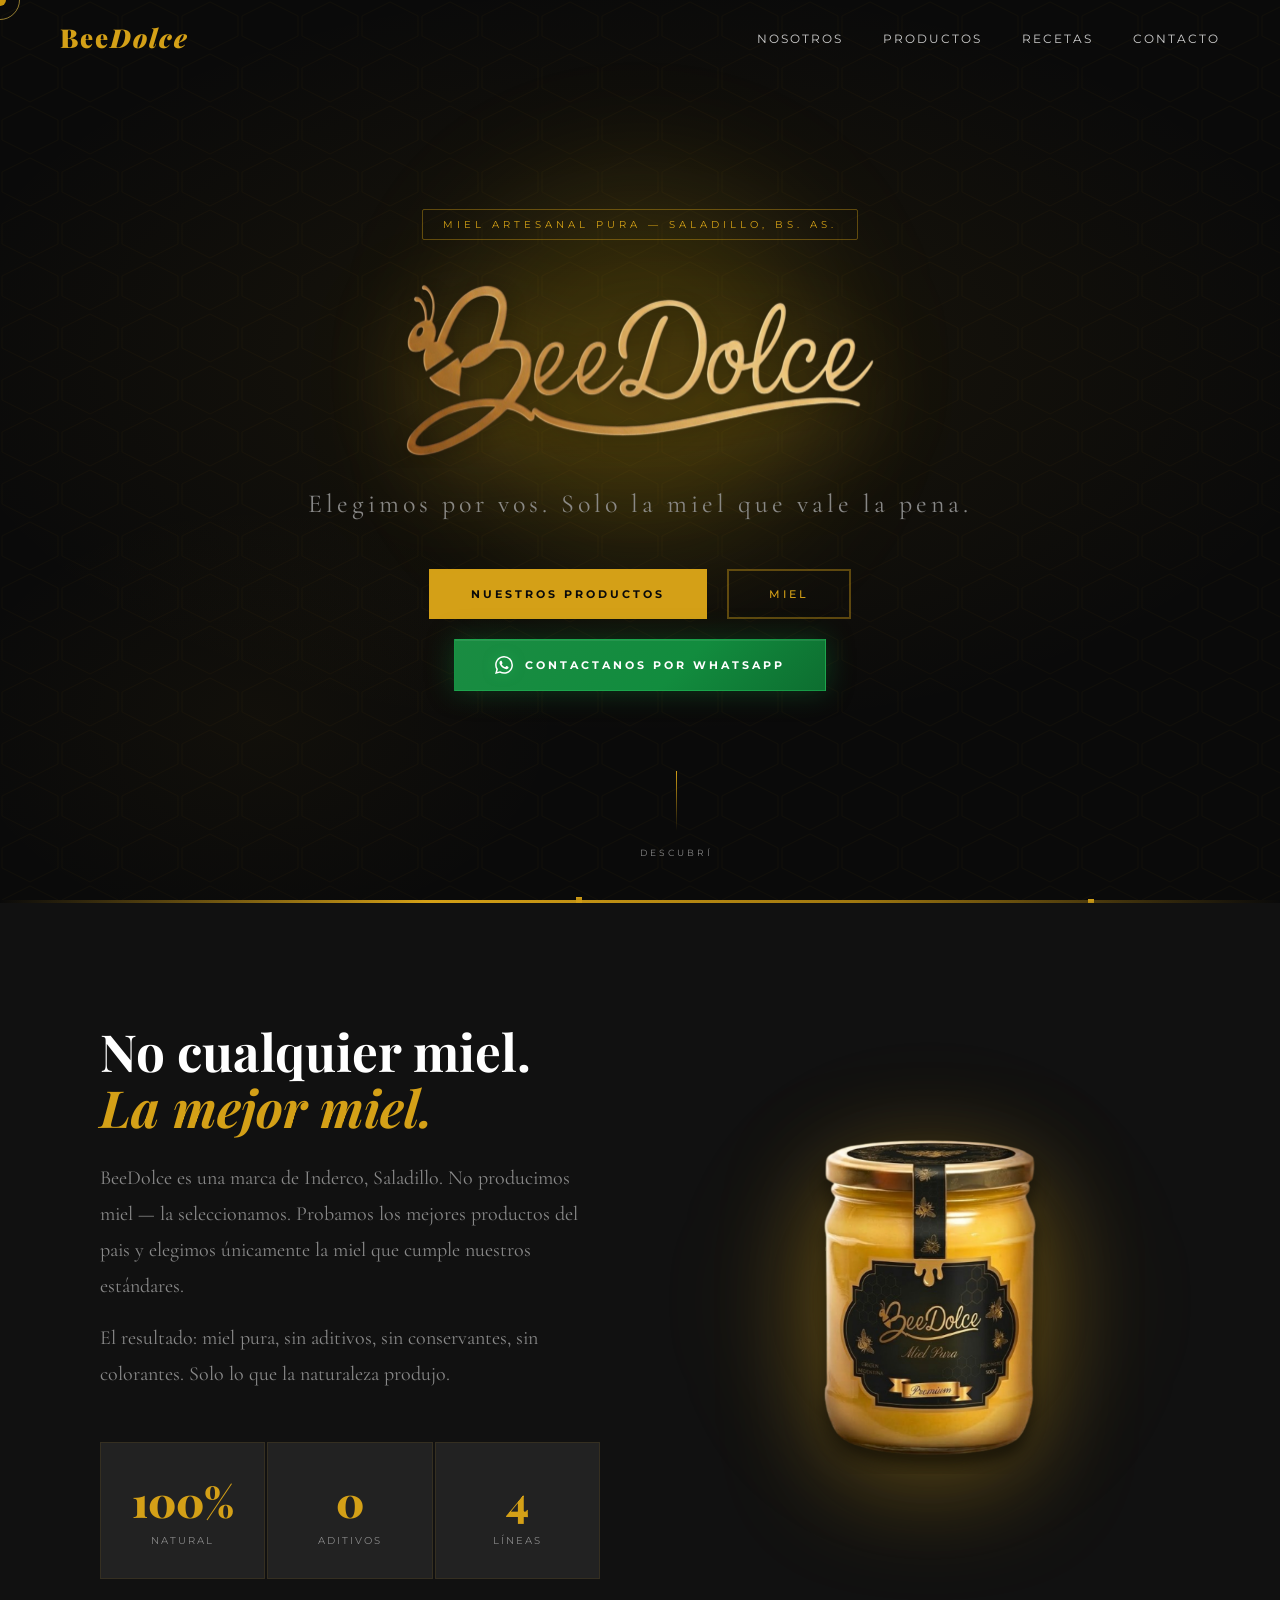
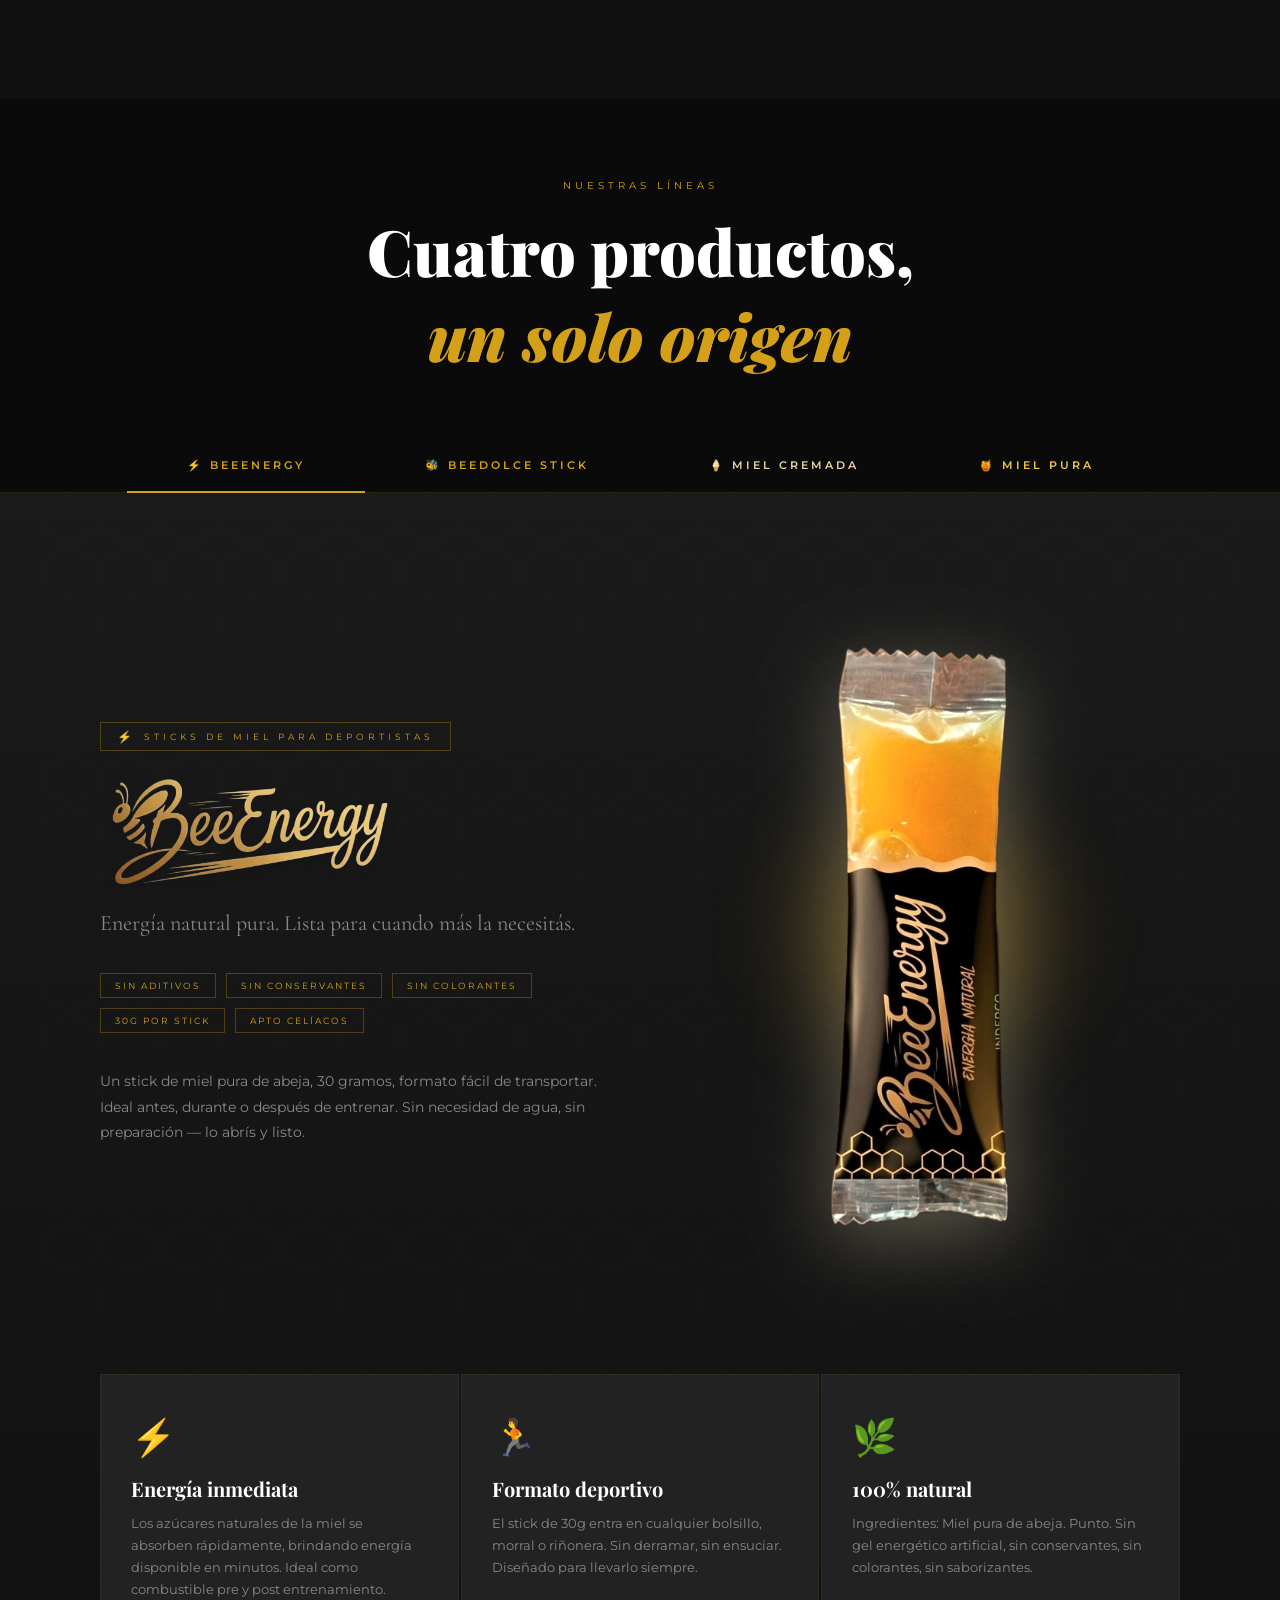
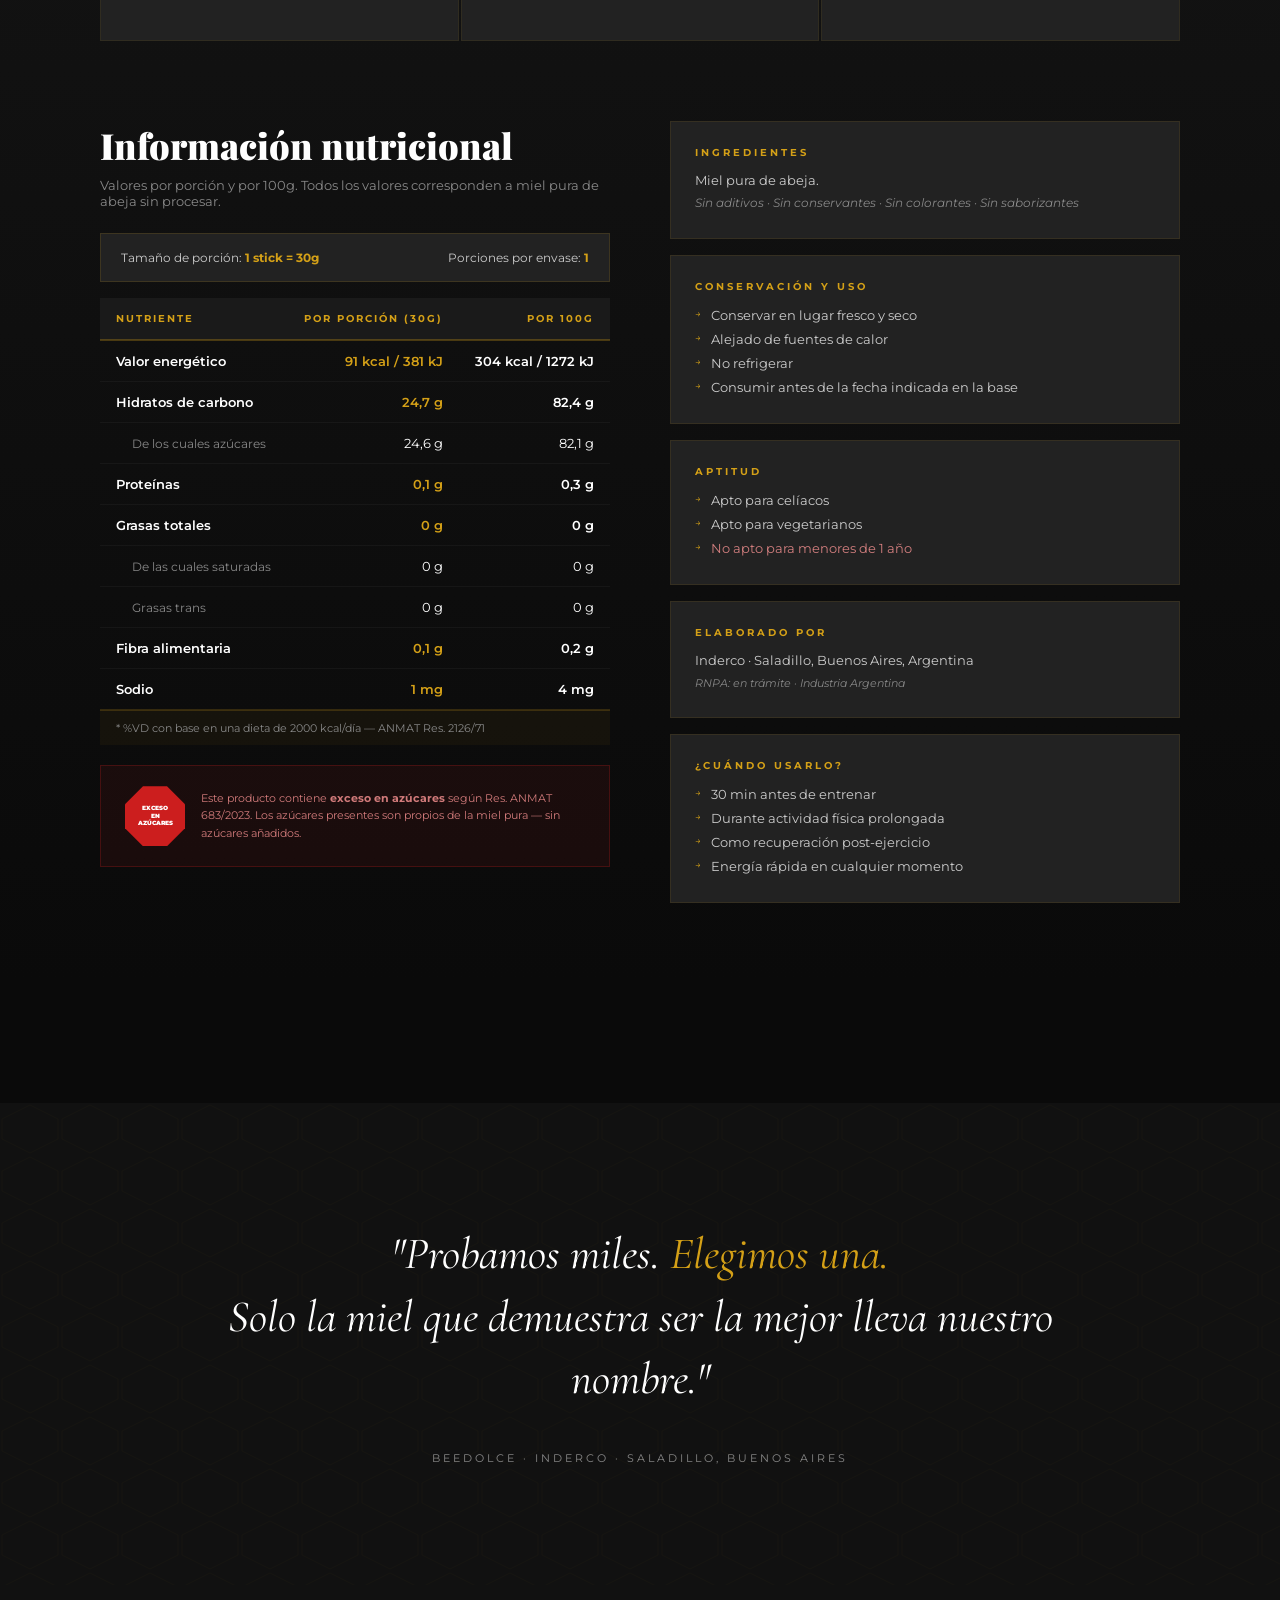
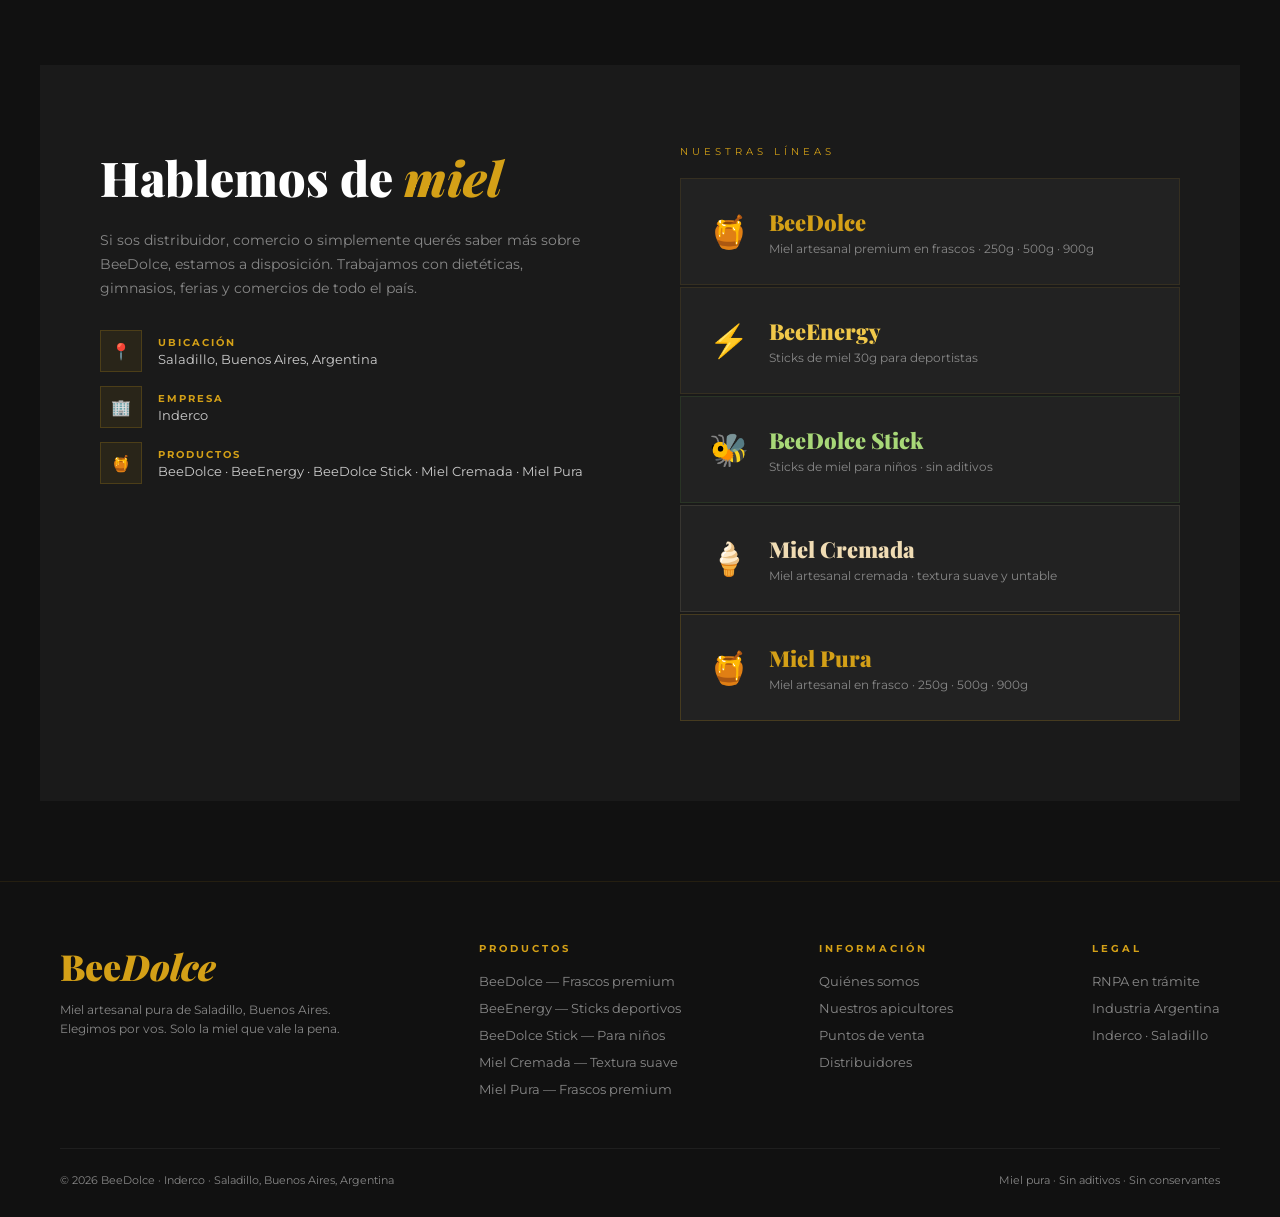
==== commit 02e9c16d: "v1" ====
--- a/index.html
+++ b/index.html
@@ -5,6 +5,7 @@
   <meta charset="UTF-8">
   <meta name="viewport" content="width=device-width, initial-scale=1.0">
   <title>BeeDolce — Miel Artesanal Pura</title>
+  <link rel="icon" type="image/png" href="img/logo.png">
 
   <link rel="stylesheet" href="beedolce.css">
   <style>
@@ -30,7 +31,7 @@
       <li><a href="#nosotros">Nosotros</a></li>
       <li><a href="#productos">Productos</a></li>
       <li><a href="recetas.html">Recetas</a></li>
-      <li><a href="#contacto">Contacto</a></li>
+      <li><a href="contacto.html">Contacto</a></li>
     </ul>
   </nav>
 
@@ -52,6 +53,10 @@
         <a href="#productos" class="btn-primary">Nuestros productos</a>
         <a href="#nosotros" class="btn-outline">Miel</a>
       </div>
+      <a href="https://wa.me/5492345683912" target="_blank" rel="noopener" class="btn-whatsapp">
+        <svg xmlns="http://www.w3.org/2000/svg" width="18" height="18" viewBox="0 0 24 24" fill="currentColor"><path d="M17.472 14.382c-.297-.149-1.758-.867-2.03-.967-.273-.099-.471-.148-.67.15-.197.297-.767.966-.94 1.164-.173.199-.347.223-.644.075-.297-.15-1.255-.463-2.39-1.475-.883-.788-1.48-1.761-1.653-2.059-.173-.297-.018-.458.13-.606.134-.133.298-.347.446-.52.149-.174.198-.298.298-.497.099-.198.05-.371-.025-.52-.075-.149-.669-1.612-.916-2.207-.242-.579-.487-.5-.669-.51-.173-.008-.371-.01-.57-.01-.198 0-.52.074-.792.372-.272.297-1.04 1.016-1.04 2.479 0 1.462 1.065 2.875 1.213 3.074.149.198 2.096 3.2 5.077 4.487.709.306 1.262.489 1.694.625.712.227 1.36.195 1.871.118.571-.085 1.758-.719 2.006-1.413.248-.694.248-1.289.173-1.413-.074-.124-.272-.198-.57-.347m-5.421 7.403h-.004a9.87 9.87 0 01-5.031-1.378l-.361-.214-3.741.982.998-3.648-.235-.374a9.86 9.86 0 01-1.51-5.26c.001-5.45 4.436-9.884 9.888-9.884 2.64 0 5.122 1.03 6.988 2.898a9.825 9.825 0 012.893 6.994c-.003 5.45-4.437 9.884-9.885 9.884m8.413-18.297A11.815 11.815 0 0012.05 0C5.495 0 .16 5.335.157 11.892c0 2.096.547 4.142 1.588 5.945L.057 24l6.305-1.654a11.882 11.882 0 005.683 1.448h.005c6.554 0 11.89-5.335 11.893-11.893a11.821 11.821 0 00-3.48-8.413z"/></svg>
+        Contactanos por WhatsApp
+      </a>
     </div>
     <div class="hero-scroll">
       <div class="scroll-line"></div>
@@ -103,7 +108,7 @@
     <!-- TAB NAV -->
     <div class="tab-nav">
       <button class="tab-btn active" onclick="switchTab('energy')">⚡ BeeEnergy</button>
-      <button class="tab-btn tab-jr" onclick="switchTab('junior')">🐝 BeeJunior</button>
+      <button class="tab-btn tab-jr" onclick="switchTab('junior')">🐝 BeeDolce Stick</button>
       <button class="tab-btn tab-cream" onclick="switchTab('cream')">🍦 Miel cremada</button>
       <button class="tab-btn tab-pura" onclick="switchTab('pura')">🍯 Miel pura</button>
     </div>
@@ -289,10 +294,10 @@
     <div id="tab-junior" class="tab-panel jr-panel">
       <div class="jr-hero">
         <div>
-          <div class="jr-badge">Sticks de miel para niños</div>
-          <img src="img/logobeejuniortransparente.png" alt="BeeEnergy" class="product-title"
+          <div class="jr-badge">Sticks de miel</div>
+          <img src="img/logobeejuniortransparente.png" alt="BeeDolce Stick" class="product-title"
             style="max-width: 100%; height: auto; max-width: 260px; position: relative; z-index: 2; filter: drop-shadow(0 20px 40px rgba(240,220,180,0.3)) sepia(20%) brightness(1.05); animation: float 6s ease-in-out infinite;">
-          <p class="product-sub jr-product-sub" style="margin-bottom:28px">La dulzura natural que los chicos merecen.
+          <p class="product-sub jr-product-sub" style="margin-bottom:28px">La dulzura natural que todos merecen.
           </p>
           <div class="tags">
             <span class="jr-tag">Sin azúcar añadida</span>
@@ -318,8 +323,8 @@
             <div class="jr-feature">
               <span class="jr-feature-icon">✅</span>
               <div class="jr-feature-text">
-                <h4>Recomendado por pediatras</h4>
-                <p>Con aval de médicos pediatras de hospitales públicos.</p>
+                <h4>Sin azúcar añadida</h4>
+                <p>Solo miel pura. Sin edulcorantes, sin aditivos, sin nada que sobre.</p>
               </div>
             </div>
           </div>
@@ -329,7 +334,7 @@
             <div
               style="position: absolute; width: 280px; height: 280px; background: radial-gradient(circle, rgba(212,160,23,0.4) 0%, rgba(212,160,23,0.1) 70%, transparent 100%); border-radius: 50%; filter: blur(40px); animation: float 6s ease-in-out infinite;">
             </div>
-            <img src="img/stick2.png" alt="BeeJunior Stick"
+            <img src="img/stick2.png" alt="BeeDolce Stick"
               style="max-width: 100%; height: auto; position: relative; z-index: 2; filter: drop-shadow(0 20px 40px rgba(212,160,23,0.3)); animation: float 6s ease-in-out infinite;">
           </div>
         </div>
@@ -875,7 +880,7 @@
             <div class="contact-item-icon">🍯</div>
             <div class="contact-item-text">
               <strong>Productos</strong>
-              BeeDolce · BeeEnergy · BeeJunior · Miel Cremada · Miel Pura
+              BeeDolce · BeeEnergy · BeeDolce Stick · Miel Cremada · Miel Pura
             </div>
           </div>
         </div>
@@ -907,7 +912,7 @@
             <span style="font-size:32px">🐝</span>
             <div>
               <div style="font-family:'Playfair Display',serif;font-size:22px;font-weight:900;color:var(--green-ll)">
-                BeeJunior</div>
+                BeeDolce Stick</div>
               <div style="font-size:12px;color:var(--gray);margin-top:4px">Sticks de miel para niños · sin aditivos
               </div>
             </div>
@@ -949,7 +954,7 @@
         <ul>
           <li><a href="#">BeeDolce — Frascos premium</a></li>
           <li><a href="#">BeeEnergy — Sticks deportivos</a></li>
-          <li><a href="#">BeeJunior — Para niños</a></li>
+          <li><a href="#">BeeDolce Stick — Para niños</a></li>
           <li><a href="#">Miel Cremada — Textura suave</a></li>
           <li><a href="#">Miel Pura — Frascos premium</a></li>
         </ul>
--- a/beedolce.css
+++ b/beedolce.css
@@ -147,6 +147,31 @@
   text-decoration: none; font-weight: 500; transition: all .25s;
 }
 .btn-outline:hover { border-color: var(--gold); background: rgba(212,160,23,.08); }
+.btn-whatsapp {
+  display: inline-flex; align-items: center; gap: 12px; margin-top: 20px;
+  padding: 16px 40px;
+  background: linear-gradient(135deg, #1a8c42 0%, #128C3E 60%, #0d6e30 100%);
+  color: #fff;
+  font-size: 11px; letter-spacing: 3px; text-transform: uppercase;
+  text-decoration: none; font-weight: 700;
+  border: 1px solid rgba(37,211,102,.35);
+  box-shadow: 0 0 28px rgba(18,140,62,.35), inset 0 1px 0 rgba(255,255,255,.08);
+  position: relative; overflow: hidden;
+  transition: all .35s ease;
+}
+.btn-whatsapp::before {
+  content: ''; position: absolute; inset: 0;
+  background: linear-gradient(135deg, rgba(255,255,255,.06) 0%, transparent 60%);
+  opacity: 0; transition: opacity .35s;
+}
+.btn-whatsapp:hover {
+  background: linear-gradient(135deg, #1faa50 0%, #17a348 60%, #128C3E 100%);
+  box-shadow: 0 0 48px rgba(18,140,62,.55), inset 0 1px 0 rgba(255,255,255,.12);
+  border-color: rgba(37,211,102,.6);
+  transform: translateY(-2px);
+}
+.btn-whatsapp:hover::before { opacity: 1; }
+.btn-whatsapp svg { flex-shrink: 0; filter: drop-shadow(0 0 6px rgba(37,211,102,.5)); }
 
 .hero-scroll {
   position:absolute; bottom:40px; left:50%; transform:translateX(-50%);
@@ -251,9 +276,9 @@
 .tab-btn.active { color:var(--gold); }
 .tab-btn.active::after { right:0; }
 .tab-btn:hover { color:var(--lgray); }
-.tab-btn.tab-jr { color: var(--green-ll); }
-.tab-btn.tab-jr::after { background: var(--green-l); }
-.tab-btn.tab-jr.active { color:var(--green-ll); }
+.tab-btn.tab-jr { color: var(--gold); }
+.tab-btn.tab-jr::after { background: var(--amber); }
+.tab-btn.tab-jr.active { color:var(--gold); }
 .tab-btn.tab-cream { color: #e8d5a3; }
 .tab-btn.tab-cream::after { background: #c8a96e; }
 .tab-btn.tab-cream.active { color: #f0dcb4; }
@@ -441,7 +466,7 @@
 
 /* ════════════ BEEDOLCE JUNIOR ════════════ */
 .jr-panel {
-  background: linear-gradient(to bottom, #0D1A0A, var(--black));
+  background: linear-gradient(to bottom, #1A1200, var(--black));
 }
 .jr-hero {
   padding:80px 60px;
@@ -453,32 +478,32 @@
 .jr-badge {
   display:inline-flex; align-items:center; gap:8px;
   font-size:9px; letter-spacing:4px; text-transform:uppercase;
-  color:var(--green-ll); border:1px solid rgba(100,200,60,.3);
+  color:var(--gold); border:1px solid rgba(212,160,23,.3);
   padding:6px 16px; margin-bottom:20px;
 }
 .jr-badge::before { content:'🐝'; font-size:12px; }
 
 .jr-product-title { color:var(--white); }
-.jr-product-title .green { color:var(--green-ll); font-style:italic; }
-.jr-product-sub { color:rgba(168,216,120,.6); }
+.jr-product-title .green { color:var(--gold); font-style:italic; }
+.jr-product-sub { color:rgba(212,160,23,.6); }
 
 .jr-stick-body {
   width:120px; border-radius:8px; overflow:hidden;
-  background: linear-gradient(135deg, #0D2205, #1A3A0A);
-  border:1px solid rgba(100,200,60,.4);
-  box-shadow: 0 0 60px rgba(74,128,41,.2);
+  background: linear-gradient(135deg, #1A1200, #2D1F00);
+  border:1px solid rgba(212,160,23,.4);
+  box-shadow: 0 0 60px rgba(212,160,23,.2);
 }
 .jr-stick-label { padding:20px 14px; display:flex; flex-direction:column; align-items:center; gap:6px; }
 .jr-stick-brand {
   font-family:'Playfair Display',serif;
   font-size:16px; font-weight:900; font-style:italic;
-  color:var(--green-ll); letter-spacing:1px;
+  color:var(--gold); letter-spacing:1px;
   text-align:center; line-height:1.2;
-  text-shadow:0 0 20px rgba(100,200,60,.4);
+  text-shadow:0 0 20px rgba(212,160,23,.4);
 }
 .jr-tag {
   font-size:9px; letter-spacing:2px; text-transform:uppercase;
-  padding:6px 14px; border:1px solid rgba(100,200,60,.3); color:var(--green-ll);
+  padding:6px 14px; border:1px solid rgba(212,160,23,.3); color:var(--gold);
 }
 
 /* Beeli mascot */
@@ -529,19 +554,19 @@
 .jr-features { display:flex; flex-direction:column; gap:12px; margin-top:8px; }
 .jr-feature {
   display:flex; align-items:flex-start; gap:14px;
-  background:rgba(74,128,41,.06); border:1px solid rgba(74,128,41,.15);
+  background:rgba(212,160,23,.06); border:1px solid rgba(212,160,23,.15);
   padding:16px 20px; transition: border-color .3s;
 }
-.jr-feature:hover { border-color:rgba(74,128,41,.4); }
+.jr-feature:hover { border-color:rgba(212,160,23,.4); }
 .jr-feature-icon { font-size:24px; flex-shrink:0; }
-.jr-feature-text h4 { font-size:13px; font-weight:600; color:var(--green-ll); margin-bottom:4px; }
+.jr-feature-text h4 { font-size:13px; font-weight:600; color:var(--gold); margin-bottom:4px; }
 .jr-feature-text p { font-size:12px; color:var(--gray); line-height:1.5; }
 
 .jr-nutrition { max-width:1200px; margin:0 auto; padding:0 60px 80px; }
 
 .jr-nut-note {
-  background:rgba(74,128,41,.08); border:1px solid rgba(74,128,41,.2);
-  padding:20px 24px; margin-bottom:24px; font-size:12px; color:var(--green-ll); line-height:1.6;
+  background:rgba(212,160,23,.08); border:1px solid rgba(212,160,23,.2);
+  padding:20px 24px; margin-bottom:24px; font-size:12px; color:var(--gold); line-height:1.6;
   display:flex; gap:12px; align-items:flex-start;
 }
 .jr-nut-note::before { content:'🌿'; font-size:20px; flex-shrink:0; }
@@ -550,23 +575,23 @@
 .jr-nut-grid { display:grid; grid-template-columns:1fr 1fr; gap:40px; }
 .jr-info-cards { display:flex; flex-direction:column; gap:16px; }
 .jr-info-card {
-  background:rgba(74,128,41,.06); border:1px solid rgba(74,128,41,.15);
+  background:rgba(212,160,23,.06); border:1px solid rgba(212,160,23,.15);
   padding:24px; transition: border-color .3s;
 }
-.jr-info-card:hover { border-color:rgba(74,128,41,.4); }
+.jr-info-card:hover { border-color:rgba(212,160,23,.4); }
 .jr-info-card h4 {
   font-size:10px; letter-spacing:3px; text-transform:uppercase;
-  color:var(--green-ll); margin-bottom:10px;
+  color:var(--gold); margin-bottom:10px;
 }
 .jr-info-card p, .jr-info-card li {
   font-size:13px; line-height:1.7; color:var(--lgray);
 }
 .jr-info-card ul { list-style:none; }
 .jr-info-card ul li { padding:4px 0; padding-left:16px; position:relative; }
-.jr-info-card ul li::before { content:'✓'; position:absolute; left:0; color:var(--green-ll); font-size:11px; }
-
-.jr-nut-table tbody tr.main-row td:nth-child(2) { color:var(--green-ll); }
-.jr-nut-table thead th { color:var(--green-ll); border-bottom-color:rgba(100,200,60,.3); }
+.jr-info-card ul li::before { content:'✓'; position:absolute; left:0; color:var(--gold); font-size:11px; }
+
+.jr-nut-table tbody tr.main-row td:nth-child(2) { color:var(--gold); }
+.jr-nut-table thead th { color:var(--gold); border-bottom-color:rgba(212,160,23,.3); }
 
 /* ════════════ TESTIMONIAL / PHILOSOPHY ════════════ */
 .philosophy {
@@ -689,8 +714,8 @@
 .drip:nth-child(3) { left:70%; height:12px; }
 .drip:nth-child(4) { left:85%; height:18px; }
 
-/* Green drip for Jr */
+/* Gold drip for Jr */
 .drip-bar.green-drip {
-  background:linear-gradient(90deg,transparent,var(--green-l),var(--green),transparent);
-}
-.drip-bar.green-drip .drip { background:linear-gradient(to bottom,var(--green-l),transparent); }
+  background:linear-gradient(90deg,transparent,var(--amber),var(--gold),transparent);
+}
+.drip-bar.green-drip .drip { background:linear-gradient(to bottom,var(--amber),transparent); }
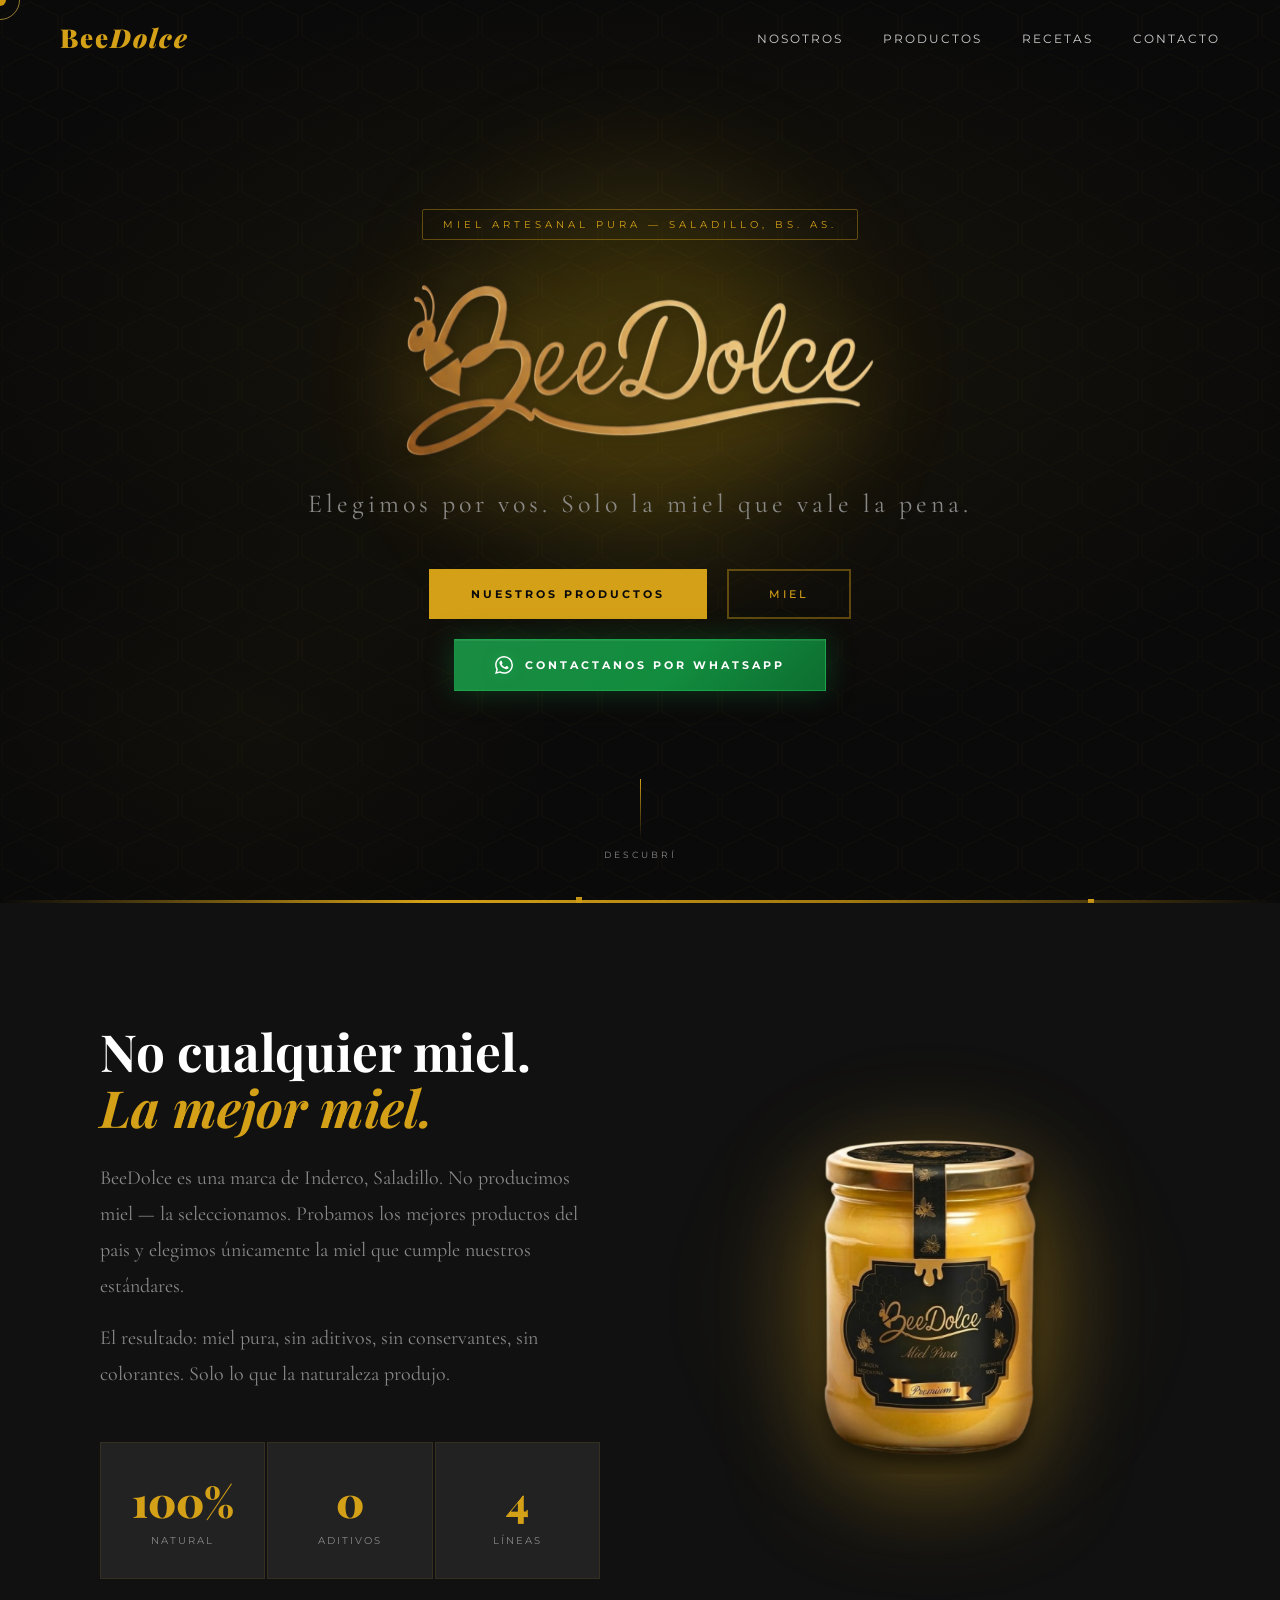
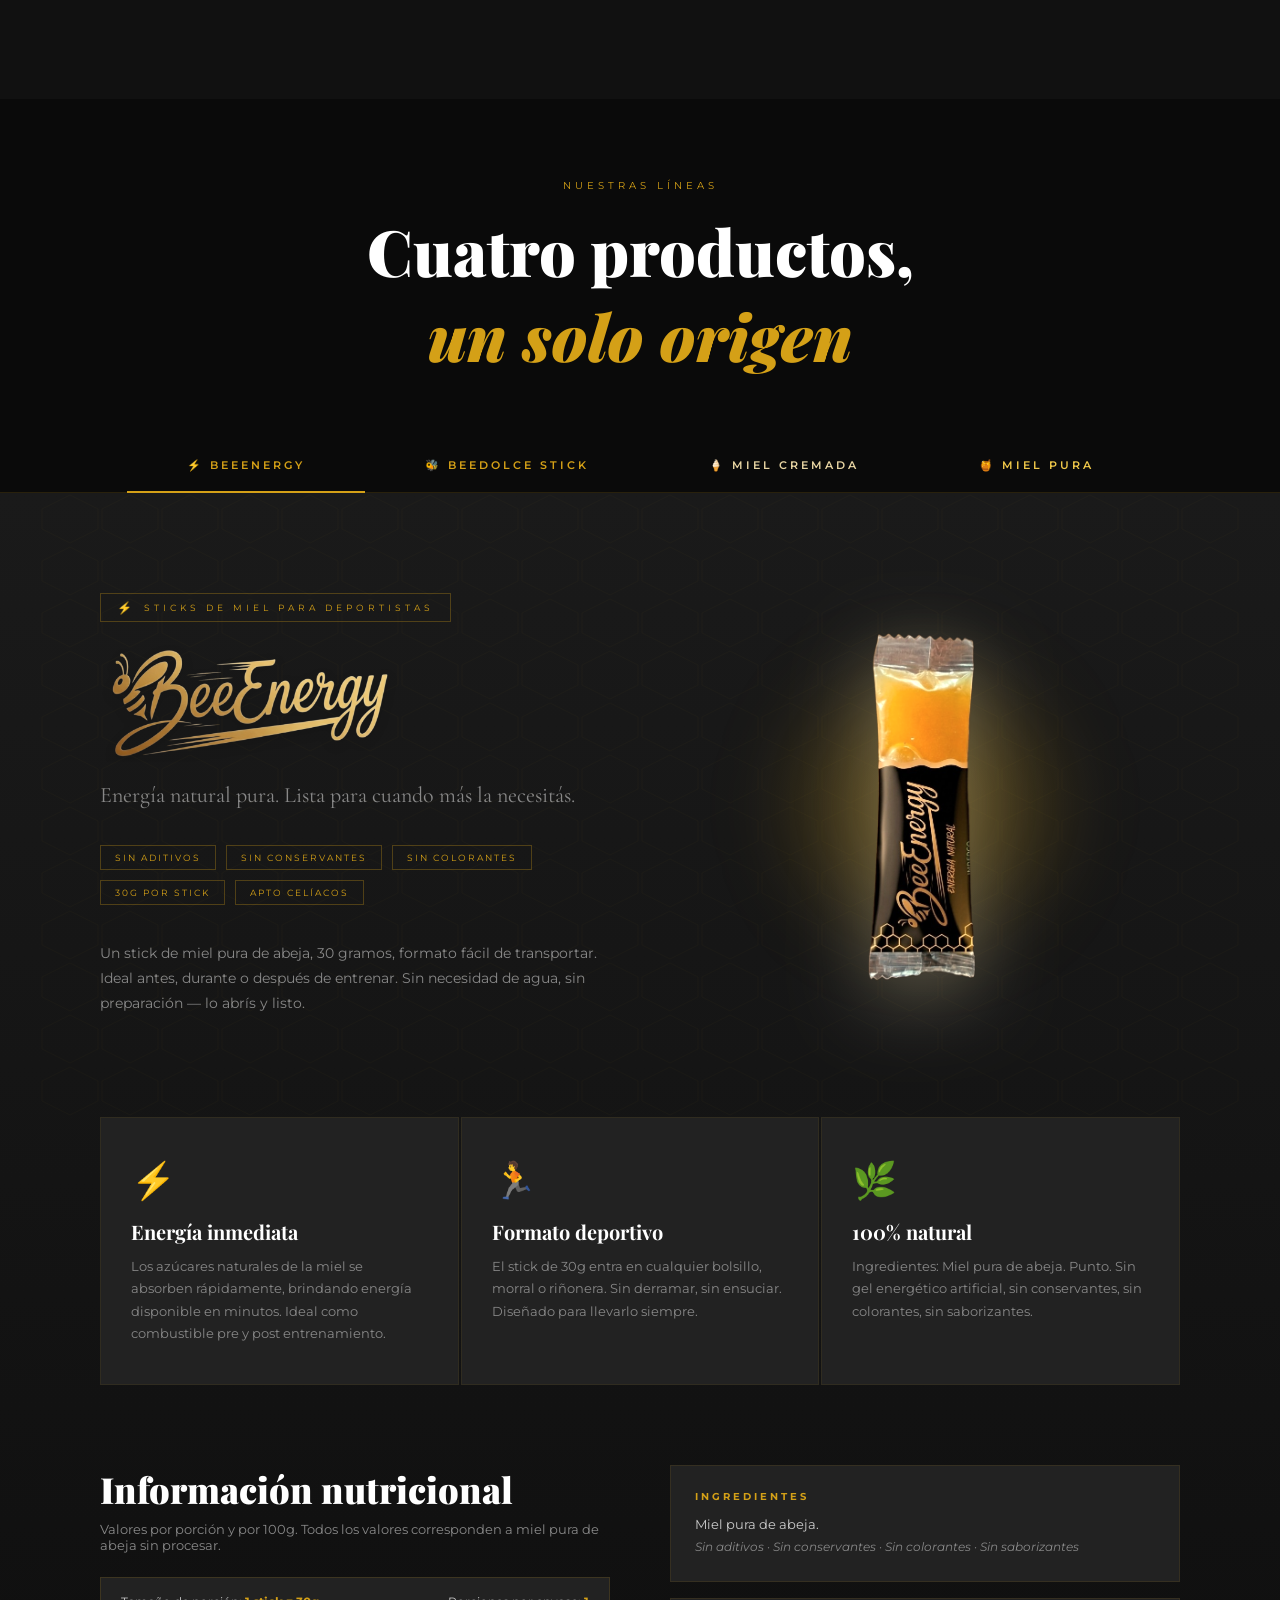
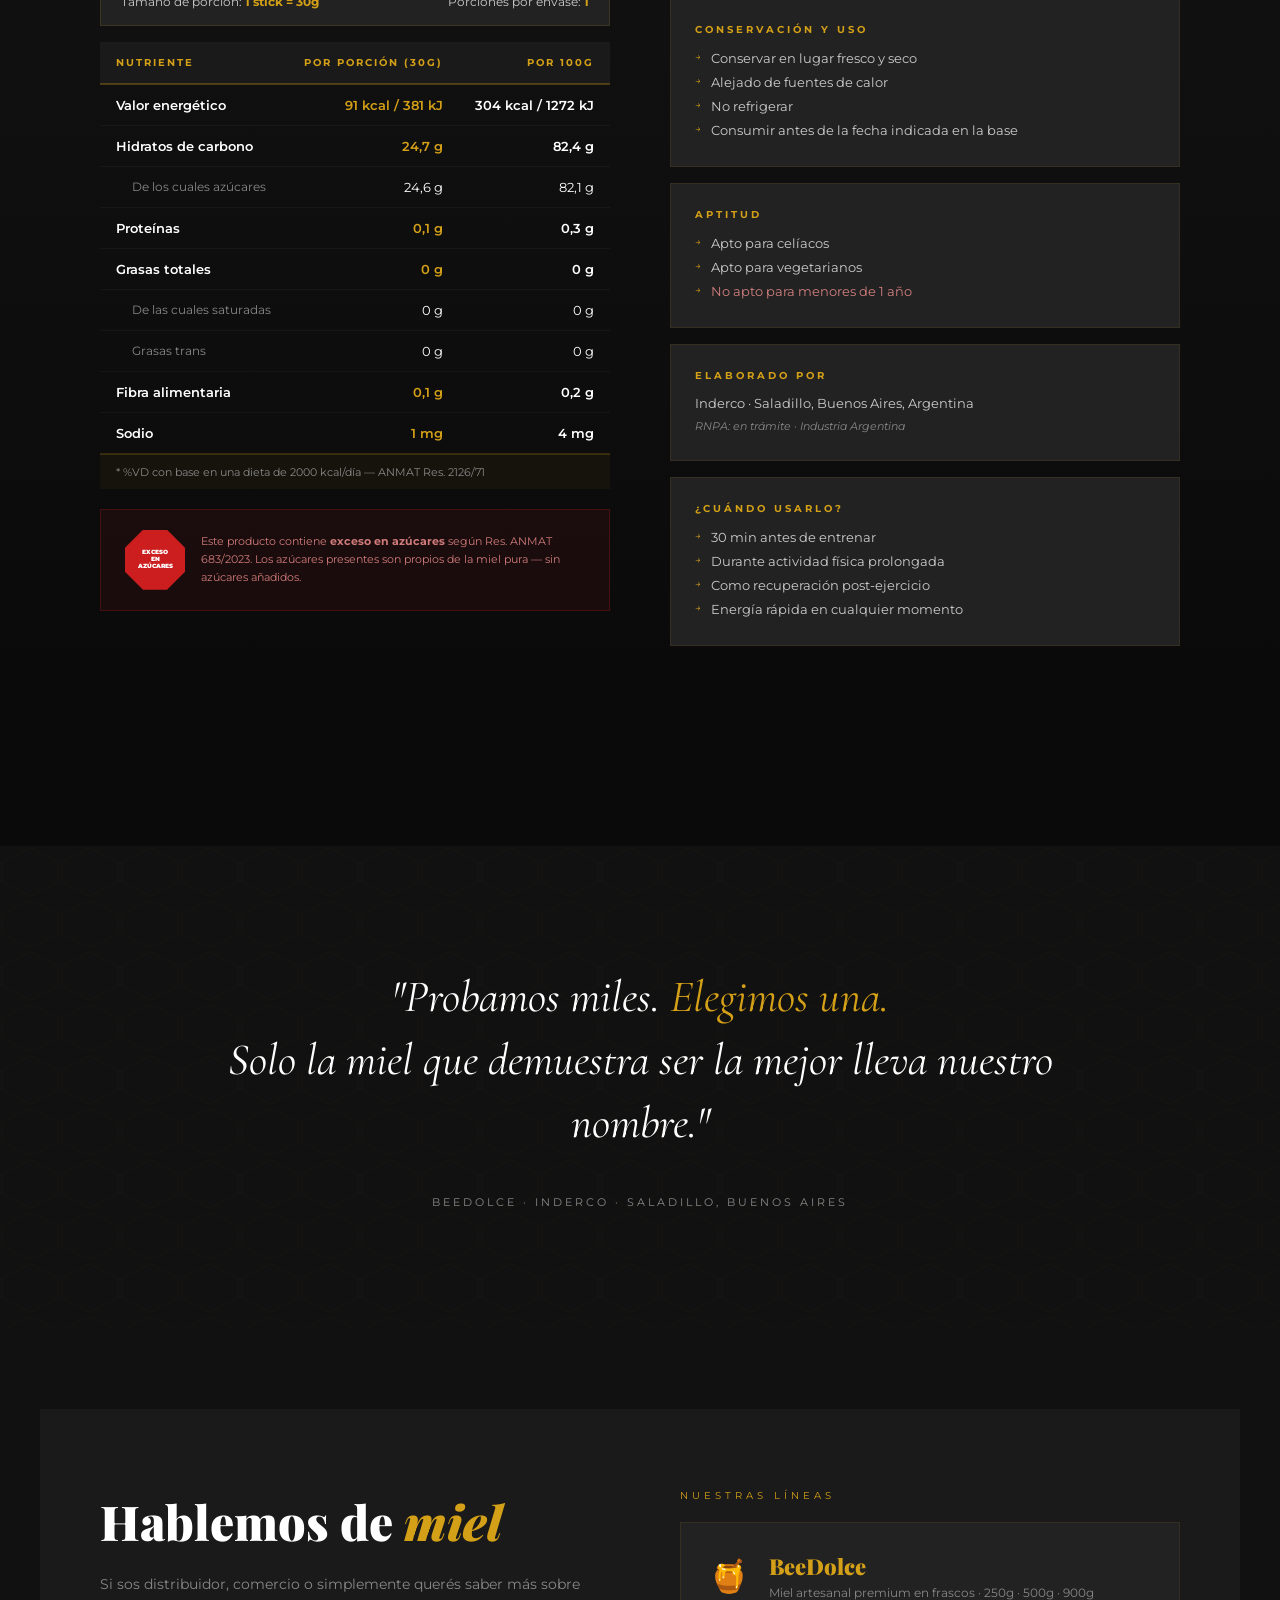
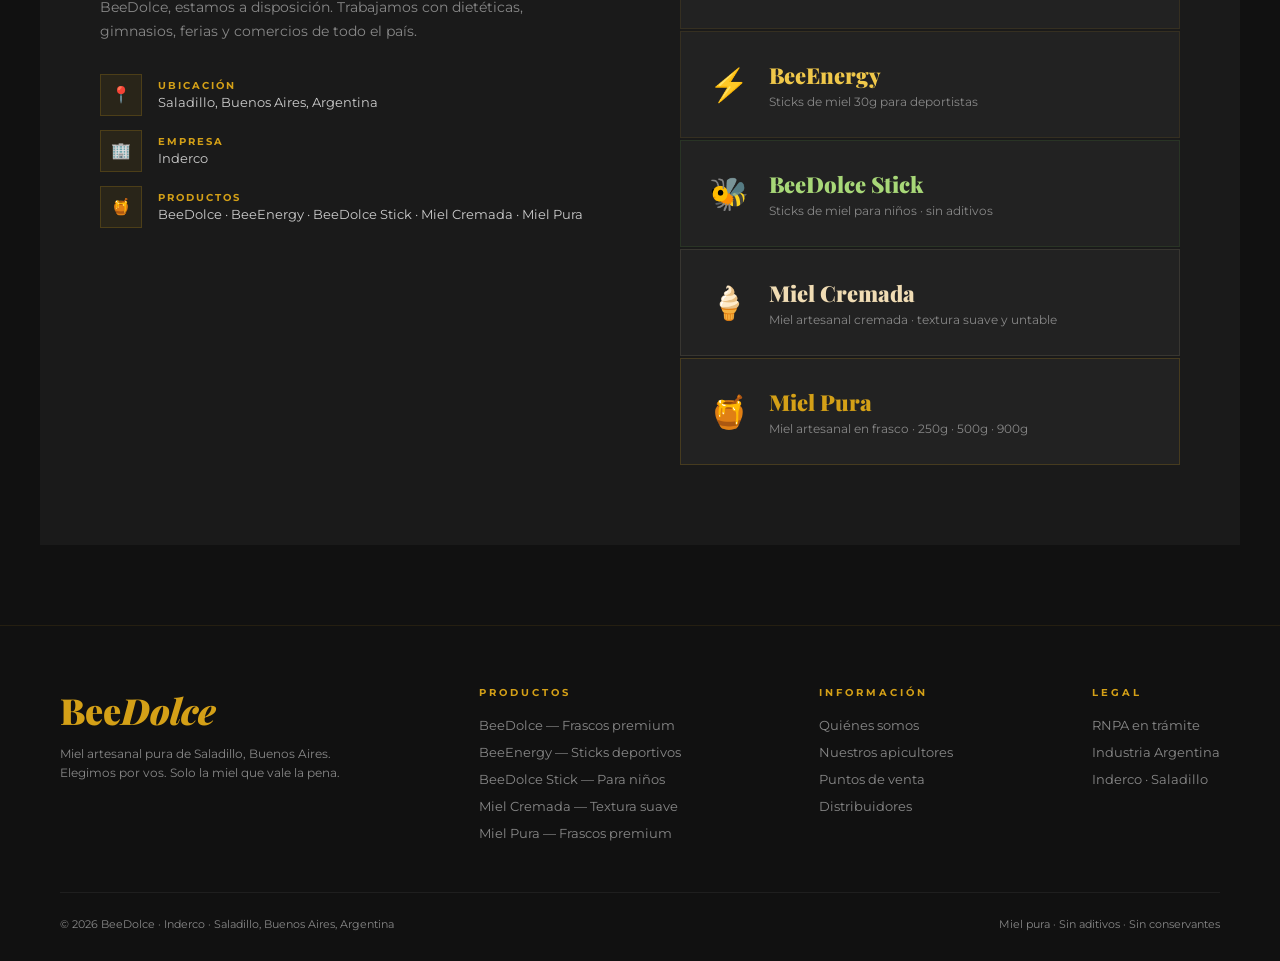
==== commit 51ba3ba8: "v3" ====
--- a/index.html
+++ b/index.html
@@ -54,7 +54,10 @@
         <a href="#nosotros" class="btn-outline">Miel</a>
       </div>
       <a href="https://wa.me/5492345683912" target="_blank" rel="noopener" class="btn-whatsapp">
-        <svg xmlns="http://www.w3.org/2000/svg" width="18" height="18" viewBox="0 0 24 24" fill="currentColor"><path d="M17.472 14.382c-.297-.149-1.758-.867-2.03-.967-.273-.099-.471-.148-.67.15-.197.297-.767.966-.94 1.164-.173.199-.347.223-.644.075-.297-.15-1.255-.463-2.39-1.475-.883-.788-1.48-1.761-1.653-2.059-.173-.297-.018-.458.13-.606.134-.133.298-.347.446-.52.149-.174.198-.298.298-.497.099-.198.05-.371-.025-.52-.075-.149-.669-1.612-.916-2.207-.242-.579-.487-.5-.669-.51-.173-.008-.371-.01-.57-.01-.198 0-.52.074-.792.372-.272.297-1.04 1.016-1.04 2.479 0 1.462 1.065 2.875 1.213 3.074.149.198 2.096 3.2 5.077 4.487.709.306 1.262.489 1.694.625.712.227 1.36.195 1.871.118.571-.085 1.758-.719 2.006-1.413.248-.694.248-1.289.173-1.413-.074-.124-.272-.198-.57-.347m-5.421 7.403h-.004a9.87 9.87 0 01-5.031-1.378l-.361-.214-3.741.982.998-3.648-.235-.374a9.86 9.86 0 01-1.51-5.26c.001-5.45 4.436-9.884 9.888-9.884 2.64 0 5.122 1.03 6.988 2.898a9.825 9.825 0 012.893 6.994c-.003 5.45-4.437 9.884-9.885 9.884m8.413-18.297A11.815 11.815 0 0012.05 0C5.495 0 .16 5.335.157 11.892c0 2.096.547 4.142 1.588 5.945L.057 24l6.305-1.654a11.882 11.882 0 005.683 1.448h.005c6.554 0 11.89-5.335 11.893-11.893a11.821 11.821 0 00-3.48-8.413z"/></svg>
+        <svg xmlns="http://www.w3.org/2000/svg" width="18" height="18" viewBox="0 0 24 24" fill="currentColor">
+          <path
+            d="M17.472 14.382c-.297-.149-1.758-.867-2.03-.967-.273-.099-.471-.148-.67.15-.197.297-.767.966-.94 1.164-.173.199-.347.223-.644.075-.297-.15-1.255-.463-2.39-1.475-.883-.788-1.48-1.761-1.653-2.059-.173-.297-.018-.458.13-.606.134-.133.298-.347.446-.52.149-.174.198-.298.298-.497.099-.198.05-.371-.025-.52-.075-.149-.669-1.612-.916-2.207-.242-.579-.487-.5-.669-.51-.173-.008-.371-.01-.57-.01-.198 0-.52.074-.792.372-.272.297-1.04 1.016-1.04 2.479 0 1.462 1.065 2.875 1.213 3.074.149.198 2.096 3.2 5.077 4.487.709.306 1.262.489 1.694.625.712.227 1.36.195 1.871.118.571-.085 1.758-.719 2.006-1.413.248-.694.248-1.289.173-1.413-.074-.124-.272-.198-.57-.347m-5.421 7.403h-.004a9.87 9.87 0 01-5.031-1.378l-.361-.214-3.741.982.998-3.648-.235-.374a9.86 9.86 0 01-1.51-5.26c.001-5.45 4.436-9.884 9.888-9.884 2.64 0 5.122 1.03 6.988 2.898a9.825 9.825 0 012.893 6.994c-.003 5.45-4.437 9.884-9.885 9.884m8.413-18.297A11.815 11.815 0 0012.05 0C5.495 0 .16 5.335.157 11.892c0 2.096.547 4.142 1.588 5.945L.057 24l6.305-1.654a11.882 11.882 0 005.683 1.448h.005c6.554 0 11.89-5.335 11.893-11.893a11.821 11.821 0 00-3.48-8.413z" />
+          </svg>
         Contactanos por WhatsApp
       </a>
     </div>
@@ -140,7 +143,7 @@
               style="position: absolute; width: 280px; height: 280px; background: radial-gradient(circle, rgba(212,160,23,0.4) 0%, rgba(212,160,23,0.1) 70%, transparent 100%); border-radius: 50%; filter: blur(40px); animation: float 6s ease-in-out infinite;">
             </div>
             <img src="img/stick1.png" alt="BeeEnergy Stick"
-              style="max-width: 100%; height: auto; max-width: 260px; position: relative; z-index: 2; filter: drop-shadow(0 20px 40px rgba(240,220,180,0.3)) sepia(20%) brightness(1.05); animation: float 6s ease-in-out infinite;">
+              style="max-width: 100%; height: auto; max-width: 156px; position: relative; z-index: 2; filter: drop-shadow(0 20px 40px rgba(240,220,180,0.3)) sepia(20%) brightness(1.05); animation: float 6s ease-in-out infinite;">
           </div>
         </div>
       </div>
@@ -290,7 +293,7 @@
       </div>
     </div>
 
-    <!-- ═══ BEEJUNIOR ═══ -->
+    <!-- ═══ BEEDOLCE STICK ═══ -->
     <div id="tab-junior" class="tab-panel jr-panel">
       <div class="jr-hero">
         <div>
@@ -330,7 +333,7 @@
           </div>
         </div>
         <div class="product-visual">
-          <div style="position: relative; display: flex; justify-content: center; align-items: center;">
+          <div style="position: relative; display: flex; justify-content: center; align-items: center; min-width: 280px; min-height: 280px;">
             <div
               style="position: absolute; width: 280px; height: 280px; background: radial-gradient(circle, rgba(212,160,23,0.4) 0%, rgba(212,160,23,0.1) 70%, transparent 100%); border-radius: 50%; filter: blur(40px); animation: float 6s ease-in-out infinite;">
             </div>
--- a/beedolce.css
+++ b/beedolce.css
@@ -23,7 +23,7 @@
 
 * { margin:0; padding:0; box-sizing:border-box; }
 
-html { scroll-behavior: smooth; }
+html { scroll-behavior: smooth; overflow-x: hidden; }
 
 body {
   background: var(--black);
@@ -174,8 +174,9 @@
 .btn-whatsapp svg { flex-shrink: 0; filter: drop-shadow(0 0 6px rgba(37,211,102,.5)); }
 
 .hero-scroll {
-  position:absolute; bottom:40px; left:50%; transform:translateX(-50%);
+  position:absolute; bottom:40px; left:0; right:0;
   z-index:2; text-align:center; animation: fadeUp .8s .6s ease both;
+  display:flex; flex-direction:column; align-items:center;
 }
 .scroll-line {
   width:1px; height:60px; background: linear-gradient(to bottom, var(--gold), transparent);
@@ -719,3 +720,51 @@
   background:linear-gradient(90deg,transparent,var(--amber),var(--gold),transparent);
 }
 .drip-bar.green-drip .drip { background:linear-gradient(to bottom,var(--amber),transparent); }
+
+/* ════════════ MOBILE FIXES ════════════ */
+@media (max-width: 600px) {
+  .tab-nav {
+    overflow-x: auto;
+    justify-content: flex-start;
+    -webkit-overflow-scrolling: touch;
+    scrollbar-width: none;
+  }
+  .tab-nav::-webkit-scrollbar { display: none; }
+  .tab-btn {
+    white-space: nowrap;
+    padding: 14px 18px;
+    font-size: 9px;
+    flex-shrink: 0;
+  }
+
+  .nut-table, .jr-nut-table {
+    display: block;
+    overflow-x: auto;
+    -webkit-overflow-scrolling: touch;
+  }
+
+  .nut-portion {
+    flex-direction: column;
+    gap: 4px;
+  }
+
+  .anmat-badge {
+    flex-direction: column;
+    align-items: flex-start;
+    gap: 12px;
+  }
+
+  .features-grid { grid-template-columns: 1fr; }
+
+  .brand-stats { grid-template-columns: repeat(3, 1fr); }
+  .stat-num { font-size: 28px; }
+
+  .contact-section { padding-left: 20px; padding-right: 20px; }
+  footer { padding-left: 20px; padding-right: 20px; }
+  .philosophy { padding-left: 20px; padding-right: 20px; }
+  .products-header { padding-left: 20px; padding-right: 20px; }
+  .features-grid { padding-left: 20px; padding-right: 20px; }
+  .nutrition-section, .jr-nutrition { padding-left: 20px; padding-right: 20px; }
+  .be-hero, .jr-hero { padding-left: 20px; padding-right: 20px; }
+  .brand-intro { padding-left: 20px; padding-right: 20px; }
+}
